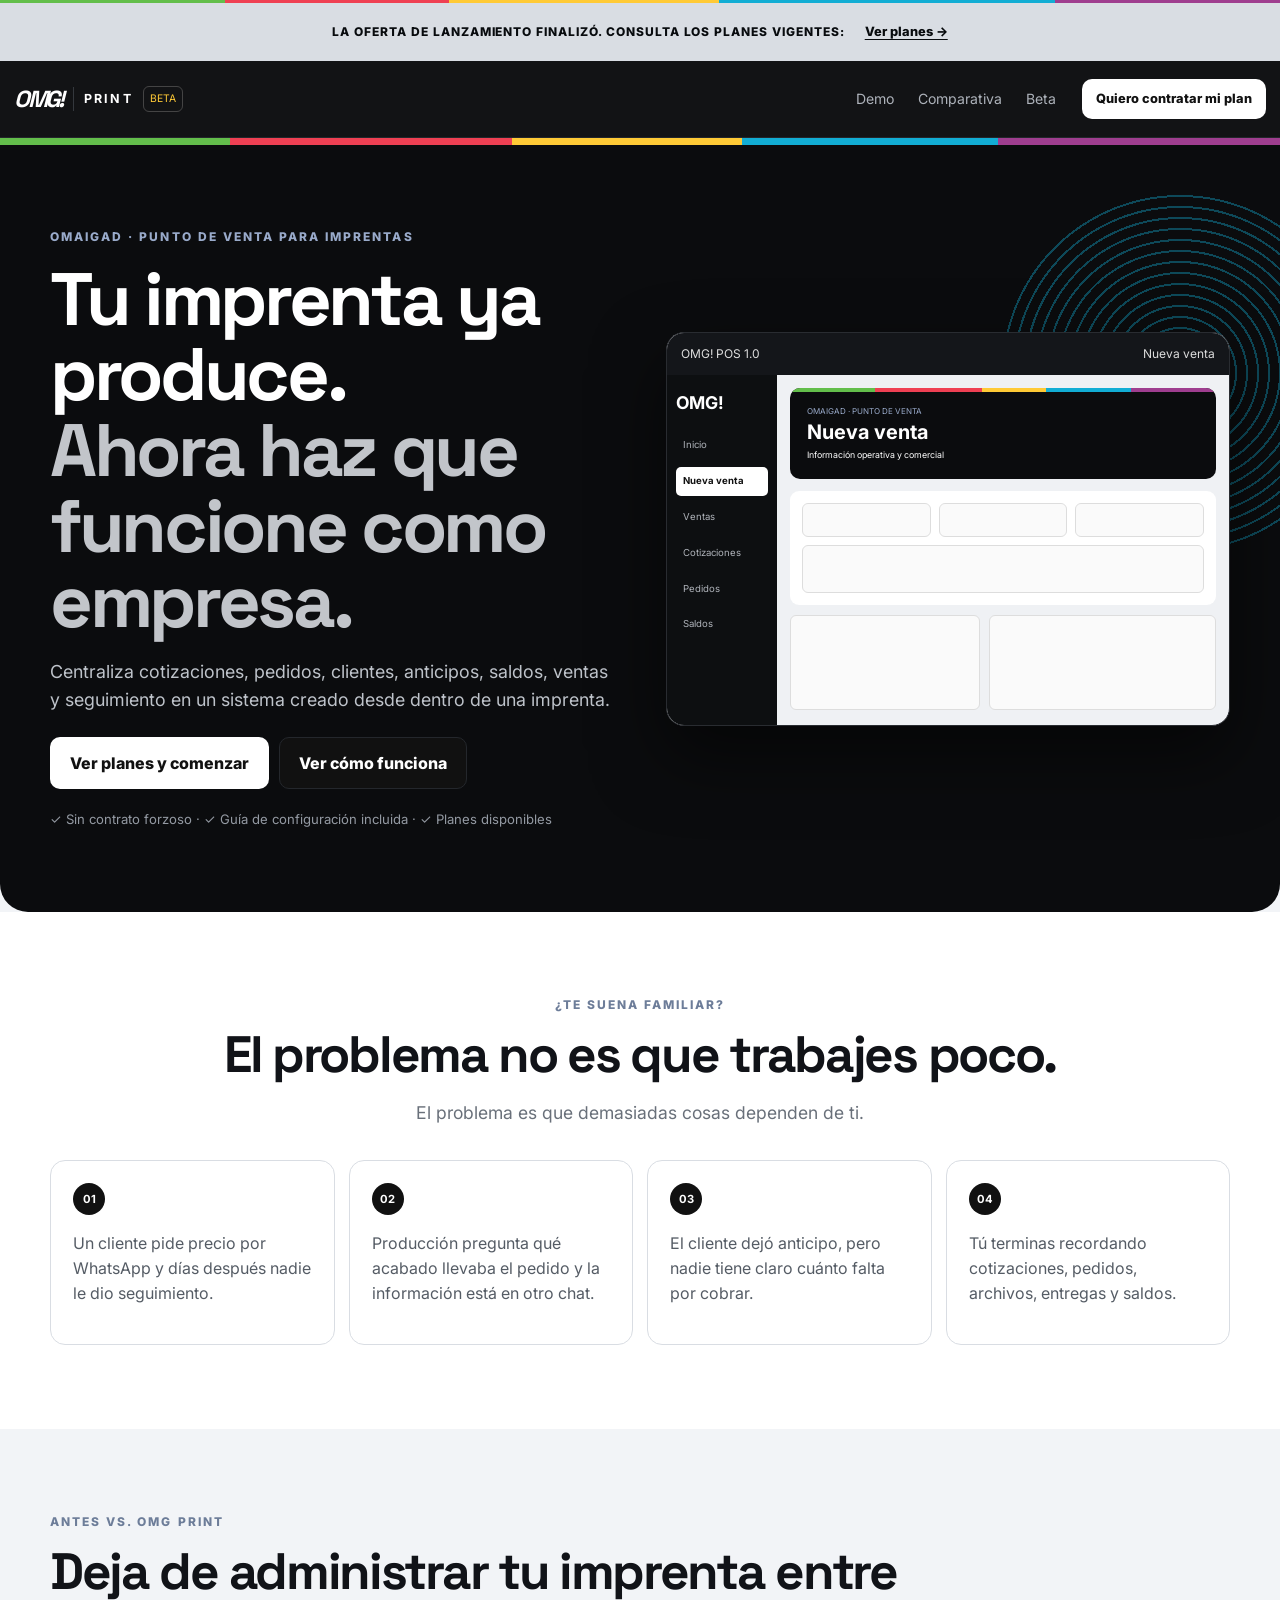
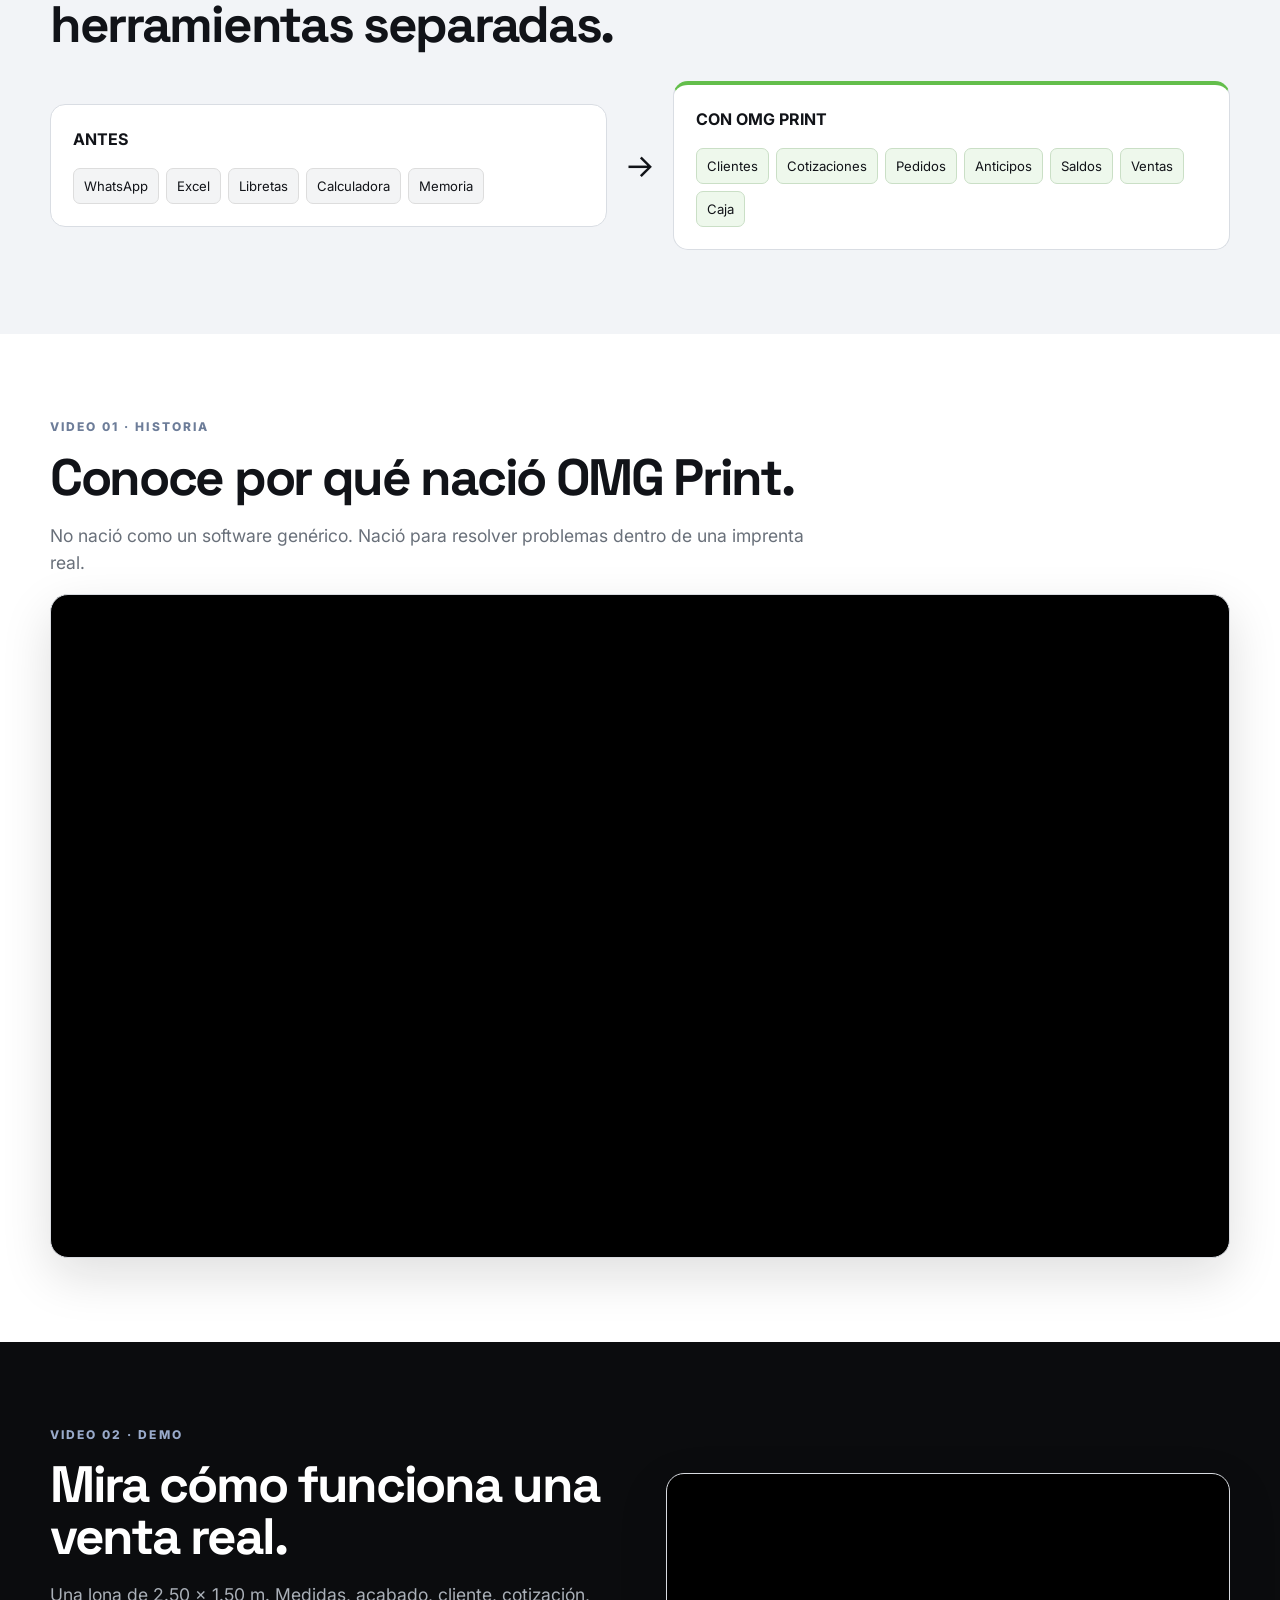
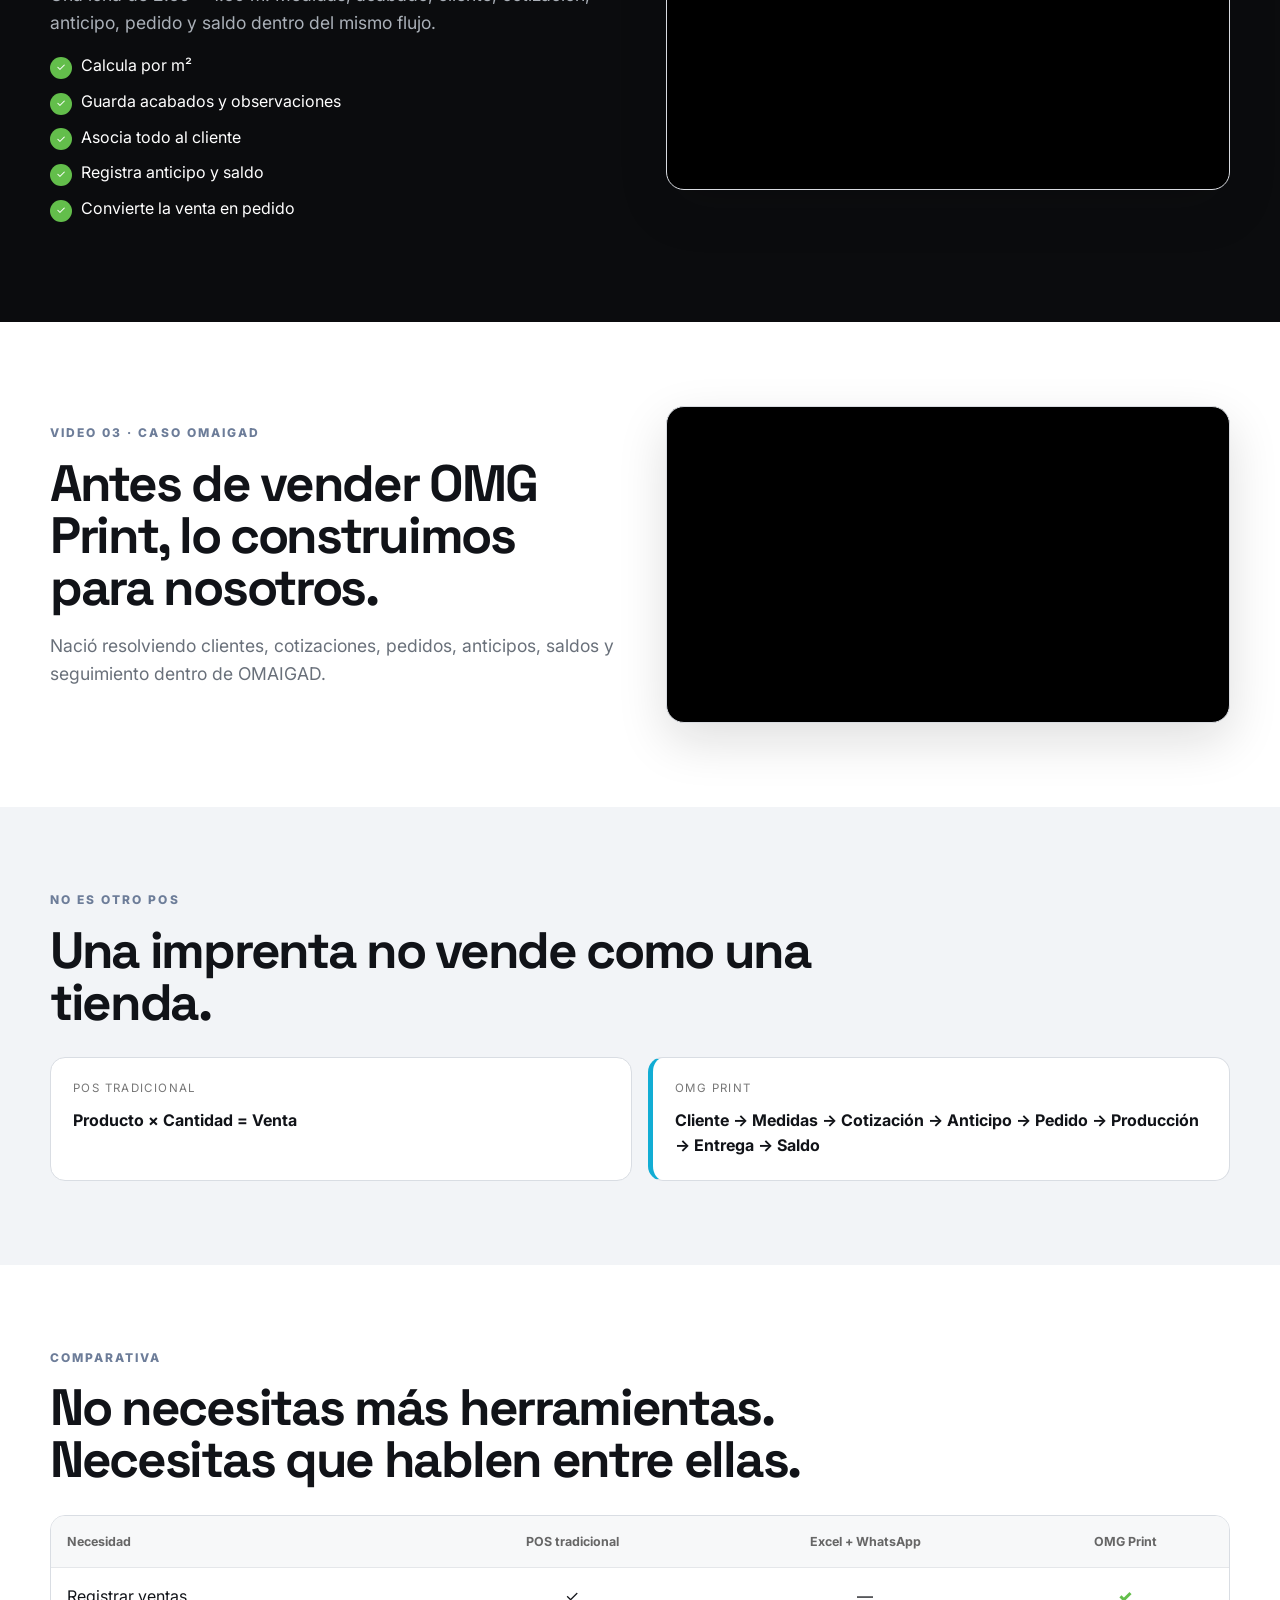
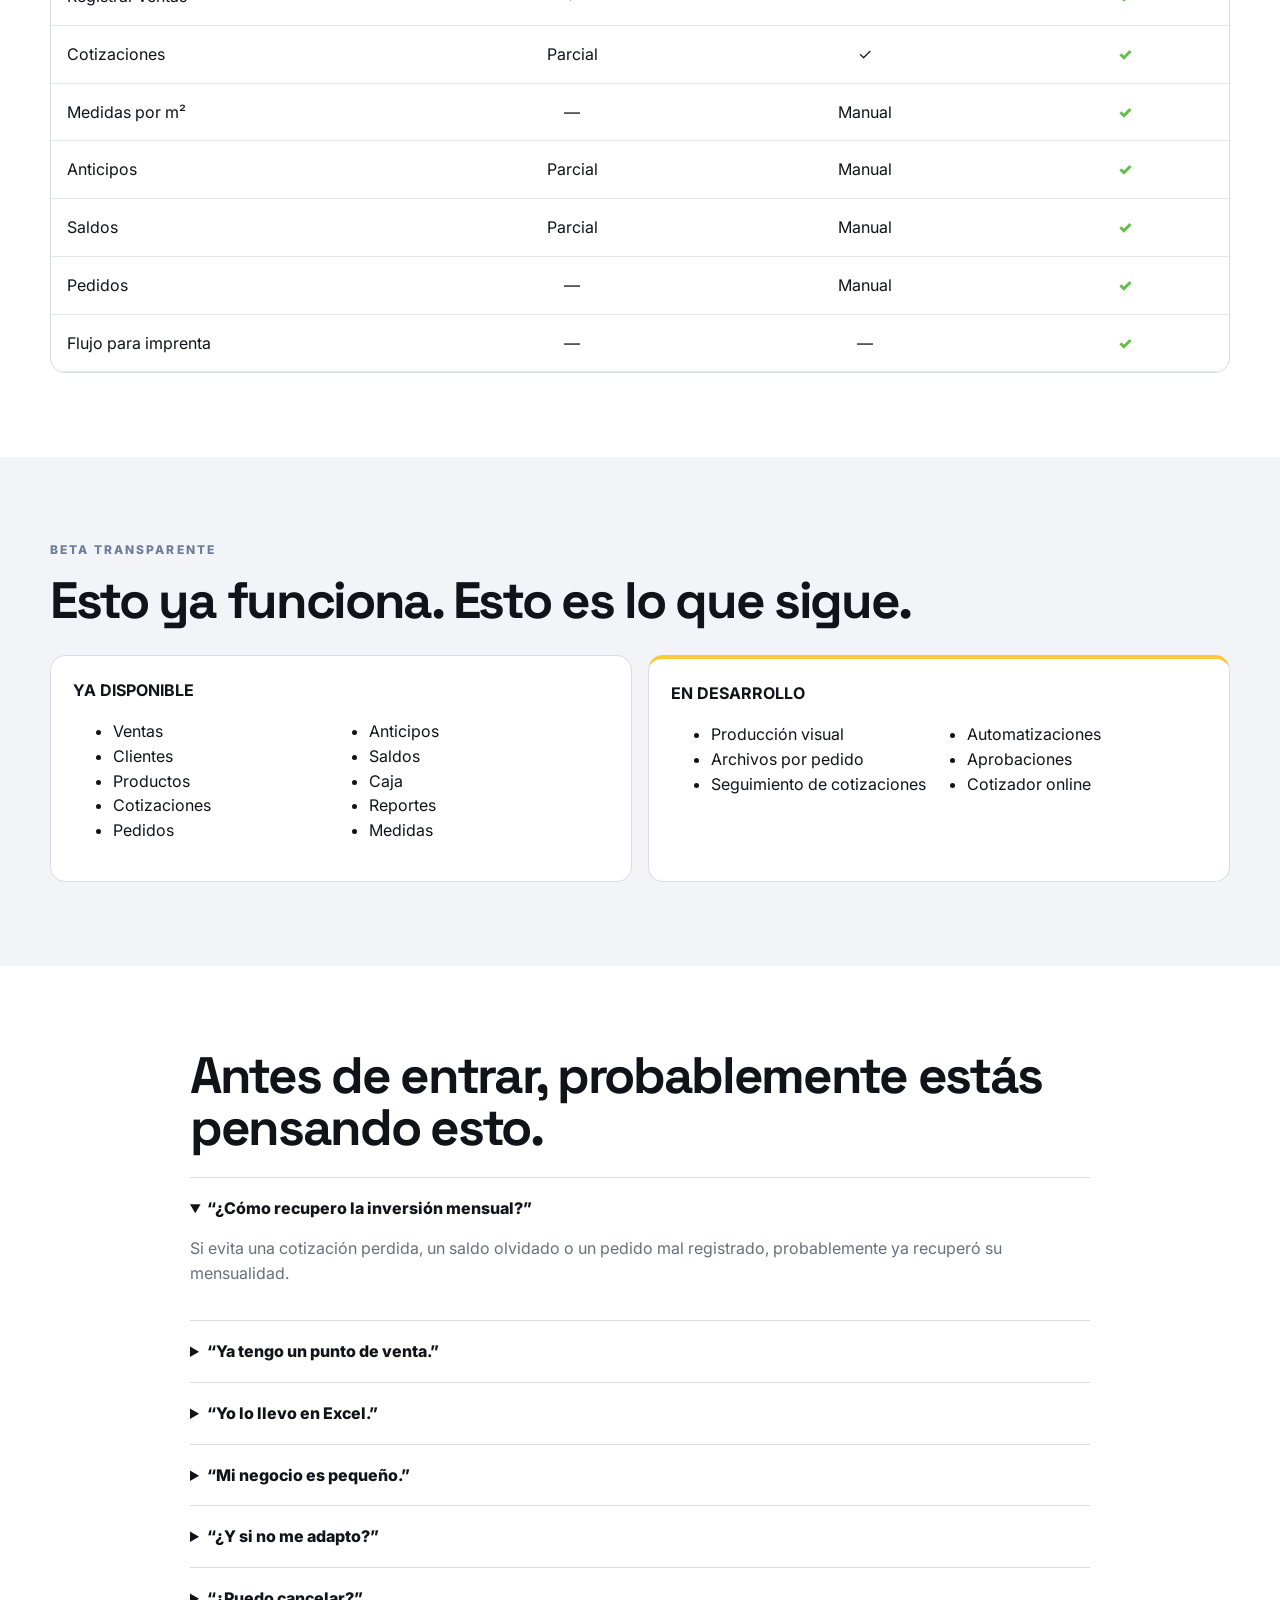
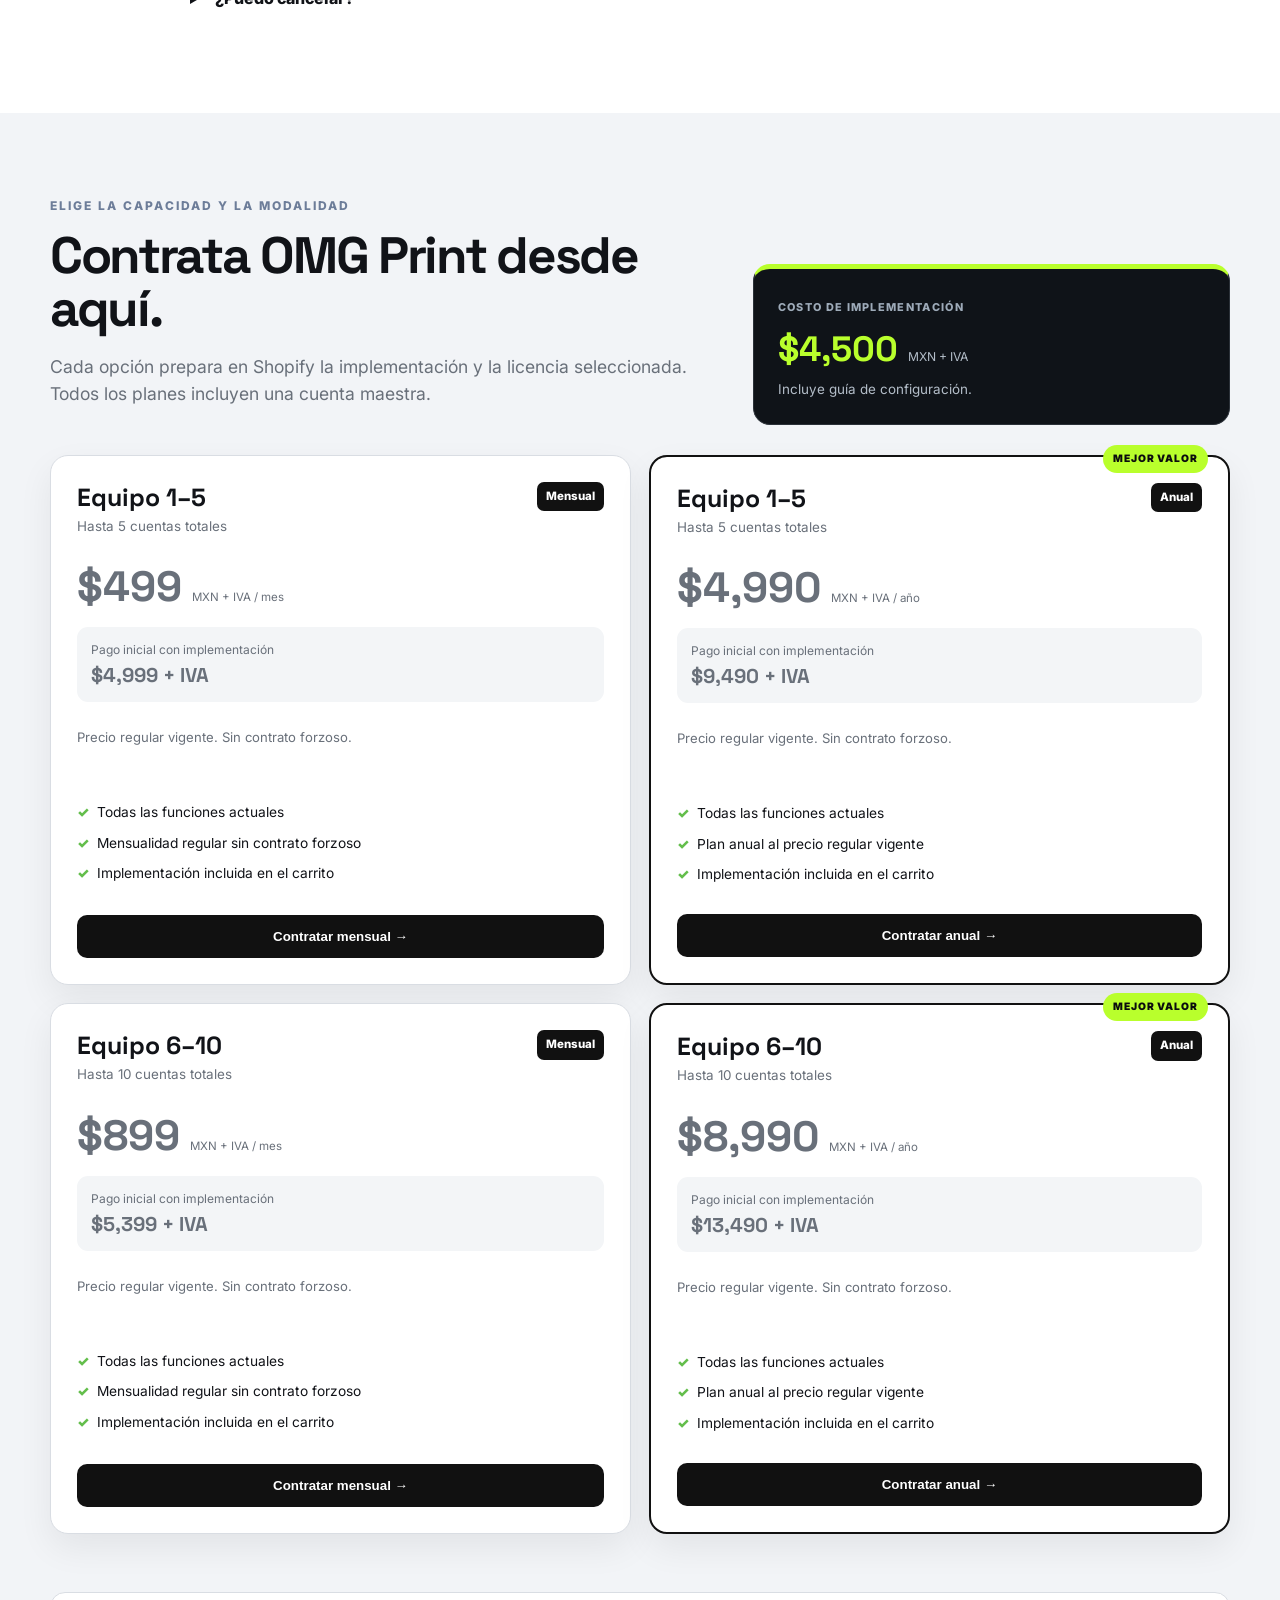
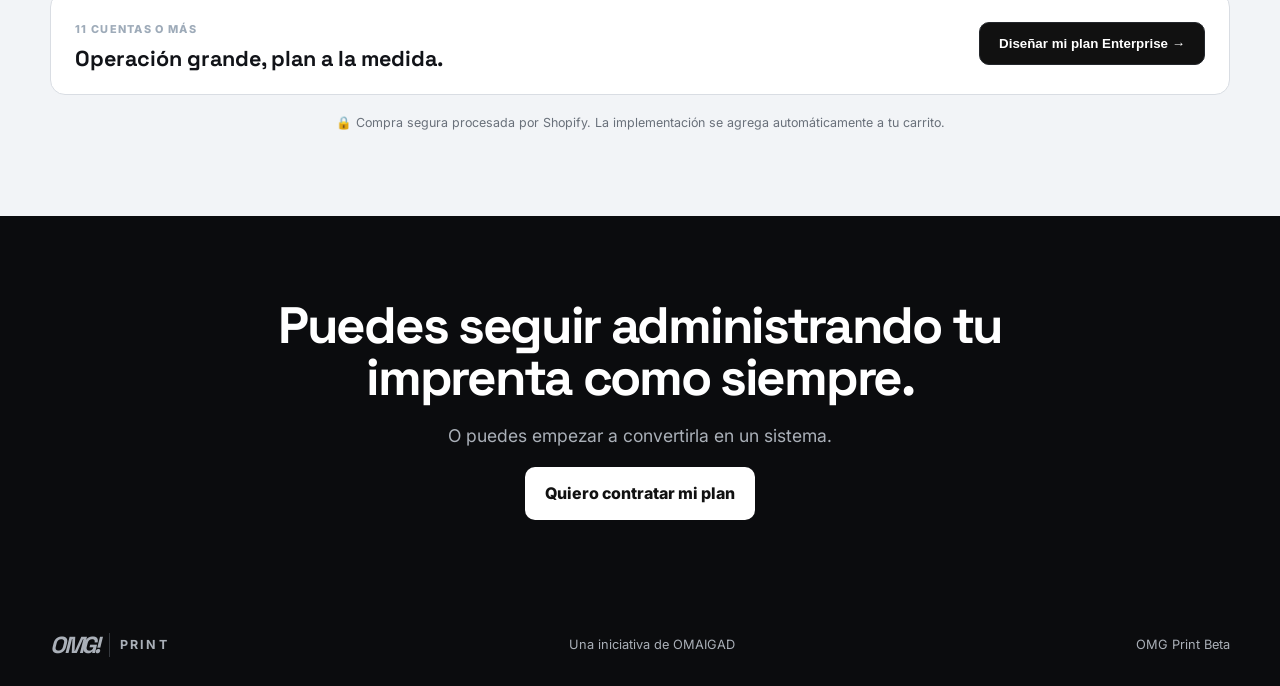
==== index.html @ 04b41a88 "Verify initial Shopify cart and align launch offer through October 1" ====
<!doctype html><html lang="es"><head><meta charset="utf-8"><meta name="viewport" content="width=device-width,initial-scale=1"><title>OMG Print — Sistema para imprentas</title><meta name="description" content="Centraliza cotizaciones, pedidos, clientes, anticipos, saldos y ventas en un sistema creado desde dentro de una imprenta."><meta name="theme-color" content="#0b0c0e"><link rel="icon" href="favicon.svg?v=2" type="image/svg+xml"><link rel="preconnect" href="https://fonts.googleapis.com"><link rel="preconnect" href="https://fonts.gstatic.com" crossorigin><link href="https://fonts.googleapis.com/css2?family=Inter:wght@400;500;600;700;800&family=Space+Grotesk:wght@600;700&display=swap" rel="stylesheet"><link rel="stylesheet" href="styles.css"></head><body>
<div class="stripe"><i></i><i></i><i></i><i></i><i></i></div>
<div class="launch-banner" role="timer" aria-live="polite"><span id="launchMessage">Oferta de lanzamiento hasta el 1 de octubre. Termina en:</span><div class="countdown" aria-label="Tiempo restante"><b><strong id="countDays">00</strong><small>DÍAS</small></b><i>:</i><b><strong id="countHours">00</strong><small>HRS</small></b><i>:</i><b><strong id="countMinutes">00</strong><small>MIN</small></b><i>:</i><b><strong id="countSeconds">00</strong><small>SEG</small></b></div><a href="#planes">Ver planes →</a></div>
<header><div class="nav"><a class="brand" href="#top"><b>OMG!</b><span></span><strong>PRINT</strong><em>BETA</em></a><nav><a href="#demo">Demo</a><a href="#comparativa">Comparativa</a><a href="#beta">Beta</a></nav><a class="btn light small" href="#planes">Quiero contratar mi plan</a></div></header>
<main id="top">
<section class="hero"><div class="accent"></div><div class="orbit"></div><div class="wrap hero-grid"><div><div class="kicker">OMAIGAD · PUNTO DE VENTA PARA IMPRENTAS</div><h1>Tu imprenta ya produce.<br><span>Ahora haz que funcione como empresa.</span></h1><p>Centraliza cotizaciones, pedidos, clientes, anticipos, saldos, ventas y seguimiento en un sistema creado desde dentro de una imprenta.</p><div class="actions"><a class="btn light" href="#planes">Ver planes y comenzar</a><a class="btn darkbtn" href="#demo">Ver cómo funciona</a></div><div class="trust">✓ Sin contrato forzoso · ✓ Guía de configuración incluida · <span data-regular-text="✓ Planes disponibles">✓ Oferta de lanzamiento hasta el 1 de octubre</span></div></div><div class="mock"><div class="mocktop">OMG! POS 1.0 <span>Nueva venta</span></div><div class="mockbody"><aside><b>OMG!</b><i>Inicio</i><i class="sel">Nueva venta</i><i>Ventas</i><i>Cotizaciones</i><i>Pedidos</i><i>Saldos</i></aside><div class="mockcontent"><div class="mockbanner"><small>OMAIGAD · PUNTO DE VENTA</small><strong>Nueva venta</strong><span>Información operativa y comercial</span></div><div class="fields"><i></i><i></i><i></i><i class="wide"></i></div><div class="panels"><i></i><i></i></div></div></div></div></div></section>
<section class="section white"><div class="wrap center"><div class="kicker darkk">¿TE SUENA FAMILIAR?</div><h2>El problema no es que trabajes poco.</h2><p class="sub">El problema es que demasiadas cosas dependen de ti.</p><div class="pain"><article><b>01</b><p>Un cliente pide precio por WhatsApp y días después nadie le dio seguimiento.</p></article><article><b>02</b><p>Producción pregunta qué acabado llevaba el pedido y la información está en otro chat.</p></article><article><b>03</b><p>El cliente dejó anticipo, pero nadie tiene claro cuánto falta por cobrar.</p></article><article><b>04</b><p>Tú terminas recordando cotizaciones, pedidos, archivos, entregas y saldos.</p></article></div></div></section>
<section class="section soft"><div class="wrap"><div class="kicker darkk">ANTES VS. OMG PRINT</div><h2>Deja de administrar tu imprenta entre herramientas separadas.</h2><div class="ba"><div class="card"><strong>ANTES</strong><div class="chips"><span>WhatsApp</span><span>Excel</span><span>Libretas</span><span>Calculadora</span><span>Memoria</span></div></div><div class="arrow">→</div><div class="card good"><strong>CON OMG PRINT</strong><div class="chips"><span>Clientes</span><span>Cotizaciones</span><span>Pedidos</span><span>Anticipos</span><span>Saldos</span><span>Ventas</span><span>Caja</span></div></div></div></div></section>
<section id="demo" class="section white"><div class="wrap"><div class="kicker darkk">VIDEO 01 · HISTORIA</div><h2>Conoce por qué nació OMG Print.</h2><p class="sub">No nació como un software genérico. Nació para resolver problemas dentro de una imprenta real.</p><div class="video"><iframe src="https://www.youtube-nocookie.com/embed/rens-NZTPpw?rel=0&modestbranding=1" title="OMG Print — Historia" allowfullscreen></iframe></div></div></section>
<section class="section black"><div class="wrap split"><div><div class="kicker">VIDEO 02 · DEMO</div><h2>Mira cómo funciona una venta real.</h2><p class="sub lightmuted">Una lona de 2.50 × 1.50 m. Medidas, acabado, cliente, cotización, anticipo, pedido y saldo dentro del mismo flujo.</p><ul class="checks"><li>Calcula por m²</li><li>Guarda acabados y observaciones</li><li>Asocia todo al cliente</li><li>Registra anticipo y saldo</li><li>Convierte la venta en pedido</li></ul></div><div class="video"><iframe src="https://www.youtube-nocookie.com/embed/3oGO9H202ag?rel=0&modestbranding=1" title="OMG Print — Demo" allowfullscreen></iframe></div></div></section>
<section class="section white"><div class="wrap split"><div><div class="kicker darkk">VIDEO 03 · CASO OMAIGAD</div><h2>Antes de vender OMG Print, lo construimos para nosotros.</h2><p class="sub">Nació resolviendo clientes, cotizaciones, pedidos, anticipos, saldos y seguimiento dentro de OMAIGAD.</p></div><div class="video"><iframe src="https://www.youtube-nocookie.com/embed/PJ_ioqUcMpk?rel=0&modestbranding=1" title="OMG Print — Caso OMAIGAD" allowfullscreen></iframe></div></div></section>
<section class="section soft"><div class="wrap"><div class="kicker darkk">NO ES OTRO POS</div><h2>Una imprenta no vende como una tienda.</h2><div class="flows"><div class="card"><small>POS TRADICIONAL</small><strong>Producto × Cantidad = Venta</strong></div><div class="card cyan"><small>OMG PRINT</small><strong>Cliente → Medidas → Cotización → Anticipo → Pedido → Producción → Entrega → Saldo</strong></div></div></div></section>
<section id="comparativa" class="section white"><div class="wrap"><div class="kicker darkk">COMPARATIVA</div><h2>No necesitas más herramientas. Necesitas que hablen entre ellas.</h2><div class="tablewrap"><table><thead><tr><th>Necesidad</th><th>POS tradicional</th><th>Excel + WhatsApp</th><th>OMG Print</th></tr></thead><tbody><tr><td>Registrar ventas</td><td>✓</td><td>—</td><td class="yes">✓</td></tr><tr><td>Cotizaciones</td><td>Parcial</td><td>✓</td><td class="yes">✓</td></tr><tr><td>Medidas por m²</td><td>—</td><td>Manual</td><td class="yes">✓</td></tr><tr><td>Anticipos</td><td>Parcial</td><td>Manual</td><td class="yes">✓</td></tr><tr><td>Saldos</td><td>Parcial</td><td>Manual</td><td class="yes">✓</td></tr><tr><td>Pedidos</td><td>—</td><td>Manual</td><td class="yes">✓</td></tr><tr><td>Flujo para imprenta</td><td>—</td><td>—</td><td class="yes">✓</td></tr></tbody></table></div></div></section>
<section id="beta" class="section soft"><div class="wrap"><div class="kicker darkk">BETA TRANSPARENTE</div><h2>Esto ya funciona. Esto es lo que sigue.</h2><div class="road"><div class="card"><strong>YA DISPONIBLE</strong><ul><li>Ventas</li><li>Clientes</li><li>Productos</li><li>Cotizaciones</li><li>Pedidos</li><li>Anticipos</li><li>Saldos</li><li>Caja</li><li>Reportes</li><li>Medidas</li></ul></div><div class="card yellow"><strong>EN DESARROLLO</strong><ul><li>Producción visual</li><li>Archivos por pedido</li><li>Seguimiento de cotizaciones</li><li>Automatizaciones</li><li>Aprobaciones</li><li>Cotizador online</li></ul></div></div></div></section>
<section class="section white"><div class="wrap faq"><h2>Antes de entrar, probablemente estás pensando esto.</h2><details open><summary>“¿Cómo recupero la inversión mensual?”</summary><p>Si evita una cotización perdida, un saldo olvidado o un pedido mal registrado, probablemente ya recuperó su mensualidad.</p></details><details><summary>“Ya tengo un punto de venta.”</summary><p>Si solo necesitas cobrar productos, quizá no necesites cambiarlo. OMG Print tiene sentido cuando además quieres controlar cotizaciones, medidas, pedidos, anticipos y saldos.</p></details><details><summary>“Yo lo llevo en Excel.”</summary><p>Excel funciona muy bien. El problema aparece cuando necesitas conectar Excel + WhatsApp + clientes + caja + pedidos + archivos + empleados.</p></details><details><summary>“Mi negocio es pequeño.”</summary><p>Precisamente. Cuando el equipo es pequeño, cada hora del dueño importa más.</p></details><details><summary>“¿Y si no me adapto?”</summary><p>La implementación incluye una guía de configuración para preparar correctamente tu empresa y sus accesos.</p></details><details><summary>“¿Puedo cancelar?”</summary><p>Sí. No hay permanencia forzosa.</p></details></div></section>
<section id="planes" class="section soft plans-section"><div class="wrap"><div class="plans-heading"><div><div class="kicker darkk">ELIGE LA CAPACIDAD Y LA MODALIDAD</div><h2>Contrata OMG Print desde aquí.</h2><p class="sub">Cada opción prepara en Shopify la implementación y la licencia seleccionada. Todos los planes incluyen una cuenta maestra.</p></div><div class="setup-summary"><small>COSTO DE IMPLEMENTACIÓN</small><div><s id="setupRegular">$4,500</s><strong id="setupCurrent">$2,500</strong><span>MXN + IVA</span></div><p>Incluye guía de configuración.</p></div></div>
<div class="plans-grid">
<article class="plan-card"><div class="plan-top"><div><h3>Equipo 1–5</h3><p>Hasta 5 cuentas totales</p></div><em>Mensual</em></div><div class="plan-price"><s>$499</s><strong data-promo-price>$299</strong><span>MXN + IVA / mes</span></div><div class="plan-total"><span>Pago inicial con implementación</span><s>$4,999</s><b data-promo-total>$2,799 + IVA</b></div><p class="plan-note">$299/mes durante los primeros 12 pagos. Después, $499/mes.</p><ul><li>Todas las funciones actuales</li><li data-regular-text="Mensualidad regular sin contrato forzoso">Descuento mensual durante 12 pagos</li><li>Implementación incluida en el carrito</li></ul><button class="btn plan-button" type="button" data-plan="basic-monthly">Contratar mensual →</button></article>
<article class="plan-card featured"><span class="plan-badge">MEJOR VALOR</span><div class="plan-top"><div><h3>Equipo 1–5</h3><p>Hasta 5 cuentas totales</p></div><em>Anual</em></div><div class="plan-price"><s>$4,990</s><strong data-promo-price>$2,990</strong><span>MXN + IVA / año</span></div><div class="plan-total"><span>Pago inicial con implementación</span><s>$9,490</s><b data-promo-total>$5,490 + IVA</b></div><p class="plan-note">$2,990 el primer año. Renovación posterior a $4,990/año.</p><ul><li>Todas las funciones actuales</li><li data-regular-text="Plan anual al precio regular vigente">Primer año con precio de lanzamiento</li><li>Implementación incluida en el carrito</li></ul><button class="btn plan-button" type="button" data-plan="basic-annual">Contratar anual →</button></article>
<article class="plan-card"><div class="plan-top"><div><h3>Equipo 6–10</h3><p>Hasta 10 cuentas totales</p></div><em>Mensual</em></div><div class="plan-price"><s>$899</s><strong data-promo-price>$499</strong><span>MXN + IVA / mes</span></div><div class="plan-total"><span>Pago inicial con implementación</span><s>$5,399</s><b data-promo-total>$2,999 + IVA</b></div><p class="plan-note">$499/mes durante los primeros 12 pagos. Después, $899/mes.</p><ul><li>Todas las funciones actuales</li><li data-regular-text="Mensualidad regular sin contrato forzoso">Descuento mensual durante 12 pagos</li><li>Implementación incluida en el carrito</li></ul><button class="btn plan-button" type="button" data-plan="team-monthly">Contratar mensual →</button></article>
<article class="plan-card featured"><span class="plan-badge">MEJOR VALOR</span><div class="plan-top"><div><h3>Equipo 6–10</h3><p>Hasta 10 cuentas totales</p></div><em>Anual</em></div><div class="plan-price"><s>$8,990</s><strong data-promo-price>$4,990</strong><span>MXN + IVA / año</span></div><div class="plan-total"><span>Pago inicial con implementación</span><s>$13,490</s><b data-promo-total>$7,490 + IVA</b></div><p class="plan-note">$4,990 el primer año. Renovación posterior a $8,990/año.</p><ul><li>Todas las funciones actuales</li><li data-regular-text="Plan anual al precio regular vigente">Primer año con precio de lanzamiento</li><li>Implementación incluida en el carrito</li></ul><button class="btn plan-button" type="button" data-plan="team-annual">Contratar anual →</button></article>
</div><p id="checkoutError" class="checkout-error" role="alert"></p><div class="custom-plan"><div><small>11 CUENTAS O MÁS</small><h3>Operación grande, plan a la medida.</h3></div><button class="btn darkbtn" type="button" id="openEnterpriseForm">Diseñar mi plan Enterprise →</button></div><p class="secure-note">🔒 Compra segura procesada por Shopify. La implementación se agrega automáticamente a tu carrito.</p></div></section>
<section class="section black center"><div class="wrap"><h2>Puedes seguir administrando tu imprenta como siempre.</h2><p class="sub lightmuted">O puedes empezar a convertirla en un sistema.</p><a class="btn light" href="#planes">Quiero contratar mi plan</a></div></section>
</main>
<dialog class="checkout-summary" id="checkoutSummary" aria-labelledby="checkoutPlan">
  <div class="kicker darkk">TU CONTRATACIÓN</div><h2 id="checkoutPlan"></h2>
  <dl><div><dt>Implementación · pago único</dt><dd id="checkoutSetup"></dd></div><div><dt>Licencia · modalidad seleccionada</dt><dd id="checkoutLicense"></dd></div><div class="checkout-total"><dt>Subtotal antes de IVA</dt><dd id="checkoutSubtotal"></dd></div></dl>
  <p>La implementación se paga una sola vez. Tu licencia se renueva según la modalidad elegida. Shopify confirma los impuestos y el total final antes de pagar.</p>
  <p id="checkoutSummaryError" class="checkout-error" role="alert"></p>
  <div class="actions"><button class="btn darkbtn" id="continueCheckout" type="button">Continuar a Shopify →</button><button class="btn ghost" id="closeCheckoutSummary" type="button">Volver</button></div>
</dialog>
<div class="enterprise-modal" id="enterpriseModal" aria-hidden="true" role="dialog" aria-modal="true" aria-labelledby="enterpriseTitle">
  <div class="enterprise-backdrop" data-close-enterprise></div>
  <section class="enterprise-panel">
    <button class="enterprise-close" type="button" aria-label="Cerrar" data-close-enterprise>×</button>
    <div class="enterprise-head">
      <div class="kicker darkk">OMG PRINT ENTERPRISE</div>
      <h2 id="enterpriseTitle">Diseñemos la implementación para tu operación.</h2>
      <p>Cuéntanos lo esencial. Te contactaremos con una propuesta de implementación a la medida.</p>
      <div class="enterprise-progress" aria-label="Progreso del formulario"><span class="active"></span><span></span><span></span><span></span></div>
    </div>
    <form id="enterpriseForm" action="https://formsubmit.co/Orlandohsanchez@gmail.com" method="POST">
      <input type="hidden" name="_subject" value="Nueva solicitud — OMG Print Enterprise">
      <input type="hidden" name="_template" value="table">
      <input type="hidden" name="_captcha" value="false">
      <input type="hidden" name="_next" value="https://print.omaigad.com.mx/enterprise-gracias.html">
      <fieldset class="enterprise-step active" data-step="1">
        <legend>1. Tu negocio</legend>
        <div class="enterprise-grid">
          <label>Tu nombre<input name="nombre" autocomplete="name" required minlength="2" placeholder="Nombre y apellido"></label>
          <label>Nombre de tu imprenta<input name="empresa" autocomplete="organization" required minlength="2" placeholder="Ej. Impresiones del Centro"></label>
          <label>País<select name="pais" id="enterpriseCountry" required><option value="México" data-code="+52">México</option><option value="Colombia" data-code="+57">Colombia</option><option value="Ecuador" data-code="+593">Ecuador</option><option value="Guatemala" data-code="+502">Guatemala</option><option value="El Salvador" data-code="+503">El Salvador</option><option value="Honduras" data-code="+504">Honduras</option><option value="Nicaragua" data-code="+505">Nicaragua</option><option value="Perú" data-code="+51">Perú</option><option value="Venezuela" data-code="+58">Venezuela</option><option value="Bolivia" data-code="+591">Bolivia</option><option value="Chile" data-code="+56">Chile</option><option value="Otro" data-code="">Otro / especificar</option></select></label>
          <label class="custom-field" data-custom-for="pais">Especifica tu país<input name="pais_otro" placeholder="Escribe tu país"></label>
          <label>WhatsApp<div class="phone-input"><input name="codigo_pais" id="enterpriseCountryCode" inputmode="numeric" required value="+52" aria-label="Código de país"><input name="telefono" inputmode="tel" autocomplete="tel" required minlength="7" maxlength="15" placeholder="Número"></div></label>
          <label class="wide">Correo de trabajo<input name="email" type="email" autocomplete="email" required placeholder="tu@empresa.com"></label>
        </div>
      </fieldset>
      <fieldset class="enterprise-step" data-step="2">
        <legend>2. Tamaño de tu operación</legend>
        <div class="enterprise-grid">
          <label>¿Cuántas cuentas necesitas?<select name="usuarios" required><option value="" selected disabled>Selecciona una opción</option><option value="11">11–15</option><option value="16">16–25</option><option value="26">26–50</option><option value="51">51–100</option><option value="101">Más de 100</option><option value="Otro">Otro / especificar</option></select></label>
          <label class="custom-field" data-custom-for="usuarios">Especifica las cuentas<input name="usuarios_otro" placeholder="Ej. 8 hoy y 30 en seis meses"></label>
          <label>¿Cuántas sucursales operas?<select name="sucursales" required><option value="" selected disabled>Selecciona una opción</option><option value="1">1 sucursal</option><option value="2">2–3 sucursales</option><option value="4">4–10 sucursales</option><option value="11">Más de 10 sucursales</option><option value="Otro">Otro / especificar</option></select></label>
          <label class="custom-field" data-custom-for="sucursales">Especifica las sucursales<input name="sucursales_otro" placeholder="Ej. Taller y puntos de venta"></label>
          <label class="wide">Pedidos aproximados por mes<select name="pedidos_mensuales" required><option value="" selected disabled>Selecciona una opción</option><option value="Menos de 100">Menos de 100</option><option value="100–300">100–300</option><option value="301–1,000">301–1,000</option><option value="Más de 1,000">Más de 1,000</option><option value="Otro">Otro / especificar</option></select></label>
          <label class="wide custom-field" data-custom-for="pedidos_mensuales">Especifica tu volumen<input name="pedidos_mensuales_otro" placeholder="Ej. 80 normales y 2,000 en temporada"></label>
        </div>
      </fieldset>
      <fieldset class="enterprise-step" data-step="3">
        <legend>3. Lo que necesitas resolver</legend>
        <p class="field-help">Selecciona todo lo que aplique.</p>
        <div class="choice-grid" data-choice-group="necesidades">
          <label><input type="checkbox" name="necesidades" value="Cotizaciones y ventas">Cotizaciones y ventas</label><label><input type="checkbox" name="necesidades" value="Pedidos y producción">Pedidos y producción</label><label><input type="checkbox" name="necesidades" value="Entregas y saldos">Entregas y saldos</label><label><input type="checkbox" name="necesidades" value="Caja y reportes">Caja y reportes</label><label><input type="checkbox" name="necesidades" value="Multi-sucursal">Multi-sucursal</label><label><input type="checkbox" name="necesidades" value="Roles y permisos">Roles y permisos</label><label><input type="checkbox" id="otraNecesidad" name="necesidades" value="Otra necesidad">Otra necesidad</label>
        </div>
        <label class="custom-field block-label" data-custom-for="otra_necesidad">Describe esa otra necesidad<input name="necesidades_otras" placeholder="¿Qué proceso necesitas resolver?"></label>
        <label class="block-label">¿Qué integraciones te interesan?<input name="integraciones_texto" placeholder="Ej. Shopify, WhatsApp, facturación, ninguna por ahora"></label>
        <label class="block-label">Cuéntanos qué quieres mejorar<textarea name="detalle" rows="4" required minlength="12" placeholder="Describe brevemente el reto o proceso que necesitas resolver."></textarea></label>
      </fieldset>
      <fieldset class="enterprise-step" data-step="4">
        <legend>4. Preparar tu propuesta</legend>
        <div class="enterprise-grid">
          <label>¿Cuándo te gustaría iniciar?<select name="inicio" required><option value="" selected disabled>Selecciona una opción</option><option>Este mes</option><option>En 1–3 meses</option><option>Más adelante</option><option>Aún lo estoy evaluando</option><option value="Otro">Otro / especificar</option></select></label>
          <label class="custom-field" data-custom-for="inicio">Especifica la fecha<input name="inicio_otro" placeholder="Ej. Después de temporada alta"></label>
          <label>Inversión estimada para implementación <span class="optional">Opcional</span><select name="inversion"><option value="">Prefiero conversarlo</option><option>Hasta $10,000 MXN</option><option>$10,000–$25,000 MXN</option><option>$25,000–$50,000 MXN</option><option>Más de $50,000 MXN</option><option value="Otro">Otro / especificar</option></select></label>
          <label class="custom-field" data-custom-for="inversion">Especifica la inversión<input name="inversion_otro" placeholder="Comparte un rango o contexto"></label>
        </div>
        <label class="consent required"><input type="checkbox" name="acepta_aviso_privacidad" required> <span><b>Obligatorio:</b> he leído y acepto el tratamiento de mis datos para elaborar esta propuesta conforme al <a href="https://www.omaigad.com.mx/policies/privacy-policy" target="_blank" rel="noopener">Aviso de Privacidad</a>.</span></label>
        <label class="consent"><input type="checkbox" name="consentimiento_email"> Sí, deseo recibir por correo novedades y promociones de OMG Print. Puedo cancelar en cualquier momento.</label>
        <label class="consent"><input type="checkbox" name="consentimiento_whatsapp"> Sí, autorizo a Omaigad y OMG Print a enviarme por WhatsApp información, novedades, promociones y recordatorios relacionados con OMG Print. Puedo retirar mi consentimiento respondiendo BAJA.</label>
      </fieldset>
      <div class="enterprise-actions"><button class="btn ghost" type="button" id="enterpriseBack">← Atrás</button><button class="btn darkbtn" type="button" id="enterpriseNext">Continuar →</button><button class="btn darkbtn" type="submit" id="enterpriseSubmit">Solicitar propuesta Enterprise →</button></div>
      <p id="enterpriseError" class="form-error" role="alert"></p>
    </form>
    <div class="enterprise-success" id="enterpriseSuccess" hidden><div class="success-check">✓</div><h2>Solicitud recibida.</h2><p>Analizaremos la operación de tu imprenta y te contactaremos para preparar una propuesta Enterprise a tu medida.</p><button class="btn darkbtn" type="button" data-close-enterprise>Volver a la página</button></div>
  </section>
</div>
<footer><div class="wrap foot"><div class="brand"><b>OMG!</b><span></span><strong>PRINT</strong></div><span>Una iniciativa de OMAIGAD</span><span>OMG Print Beta</span></div></footer><script src="script.js?v=20260927-cart-confirmation"></script></body></html>
---- styles.css ----
:root{--black:#0b0c0e;--paper:#f2f4f7;--white:#fff;--text:#111318;--muted:#69707a;--line:#d9dde3;--green:#63be4b;--red:#ef4053;--yellow:#ffca36;--cyan:#12add4;--mag:#9f3e8f;--max:1180px}
.checkout-summary{width:min(540px,calc(100% - 32px));max-height:85vh;overflow:auto;border:1px solid var(--line);border-top:5px solid #b9ff2c;border-radius:18px;padding:28px;color:var(--text);background:#fff;box-sizing:border-box}
.checkout-summary::backdrop{background:#080b0ecc}
.checkout-summary h2{font-family:'Space Grotesk',sans-serif;margin:8px 0 24px}
.checkout-summary dl>div{display:flex;justify-content:space-between;gap:16px;padding:12px 0;border-bottom:1px solid var(--line)}
.checkout-summary dd{margin:0;white-space:nowrap;font-weight:800}
.checkout-summary .checkout-total{font-weight:800}
.checkout-summary p{font-size:.85rem;color:var(--muted)}
.checkout-summary .checkout-error{color:#b42318;min-height:0}
.checkout-summary .actions{justify-content:flex-end}
*{box-sizing:border-box}
html{scroll-behavior:smooth}
body{margin:0;font-family:Inter,system-ui,sans-serif;background:var(--paper);color:var(--text);line-height:1.55}
a{text-decoration:none;color:inherit}
.wrap{width:min(var(--max),calc(100% - 40px));margin:auto}
.stripe{height:3px;display:grid;grid-template-columns:1fr 1fr 1.2fr 1.5fr 1fr}
.stripe i:nth-child(1),.accent span:nth-child(1){background:var(--green)}
.stripe i:nth-child(2){background:var(--red)}
.stripe i:nth-child(3){background:var(--yellow)}
.stripe i:nth-child(4){background:var(--cyan)}
.stripe i:nth-child(5){background:var(--mag)}
.launch-banner{background:#b9ff2c;color:#080b0e;min-height:58px;padding:8px 22px;display:flex;align-items:center;justify-content:center;gap:20px;font-weight:800;text-align:center}
.launch-banner>span{text-transform:uppercase;letter-spacing:.08em;font-size:.75rem}
.launch-banner>a{text-decoration:underline;text-underline-offset:3px;font-size:.8rem;white-space:nowrap}
.countdown{display:flex;align-items:center;gap:7px}
.countdown b{display:grid;min-width:40px;line-height:1}
.countdown strong{font:700 1.35rem "Space Grotesk"}
.countdown small{font-size:.48rem;letter-spacing:.08em;margin-top:3px}
.countdown i{font-style:normal;font-weight:900}
header{position:sticky;top:0;z-index:30;background:rgba(11,12,14,.97);color:white;border-bottom:1px solid #23262b}
.nav{width:min(1440px,calc(100% - 28px));height:76px;margin:auto;display:flex;align-items:center;gap:26px}
.brand{display:flex;align-items:center;gap:10px}
.brand b{font:italic 700 1.45rem 'Space Grotesk';letter-spacing:-.1em}
.brand span{height:24px;width:1px;background:#34383d}
.brand strong{font-size:.78rem;letter-spacing:.18em}
.brand em{font-style:normal;font-size:.65rem;color:var(--yellow);border:1px solid #444;border-radius:6px;padding:4px 6px}
.nav nav{display:flex;gap:24px;margin-left:auto;color:#adb2ba;font-size:.88rem}
.btn{display:inline-flex;align-items:center;justify-content:center;border-radius:10px;padding:13px 19px;font-weight:800;border:1px solid transparent;cursor:pointer}
.small{font-size:.8rem;padding:9px 13px}
.light{background:#fff;color:#111}
.darkbtn{background:#111;color:#fff;border-color:#24272c}
.full{width:100%}
.hero{position:relative;overflow:hidden;background:var(--black);color:white;padding:90px 0 82px;border-radius:0 0 28px 28px}
.accent{position:absolute;left:0;right:0;top:0;height:7px;background:linear-gradient(90deg,var(--green) 0 18%,var(--red) 18% 40%,var(--yellow) 40% 58%,var(--cyan) 58% 78%,var(--mag) 78%)}
.orbit{position:absolute;right:-80px;top:55px;width:360px;height:360px;border-radius:50%;opacity:.38;background:repeating-radial-gradient(circle,var(--cyan) 0 2px,transparent 2px 11px)}
.hero-grid,.split{display:grid;grid-template-columns:1fr 1fr;gap:52px;align-items:center;position:relative}
.kicker{font-size:.75rem;font-weight:800;letter-spacing:.17em;color:#99aaca;margin-bottom:15px}
.darkk{color:#6d7d99}
.hero h1,.section h2,.success h2{font-family:'Space Grotesk';letter-spacing:-.045em;line-height:1.02;margin:0}
.hero h1{font-size:clamp(3rem,5.8vw,5.7rem)}
.hero h1 span{color:#c2c5ca}
.hero p{color:#bec3ca;font-size:1.12rem;max-width:700px}
.actions{display:flex;gap:10px;flex-wrap:wrap;margin-top:23px}
.trust{margin-top:20px;color:#949aa3;font-size:.82rem}
.mock{background:#eff1f4;border:1px solid #292c31;border-radius:18px;overflow:hidden;box-shadow:0 30px 70px #0008}
.mocktop{height:42px;background:#14161a;color:#ddd;padding:12px 14px;font-size:.75rem}
.mocktop span{float:right}
.mockbody{display:grid;grid-template-columns:110px 1fr;min-height:350px}
.mock aside{background:#0d0f11;color:#afb3ba;padding:14px 9px;display:flex;flex-direction:column;gap:7px;font-size:.6rem}
.mock aside b{color:white;font-size:1.1rem;margin-bottom:8px}
.mock aside i{font-style:normal;padding:7px;border-radius:5px}
.mock aside .sel{background:white;color:#111;font-weight:700}
.mockcontent{padding:13px}
.mockbanner{background:#0b0c0e;color:white;border-radius:10px;padding:17px;display:flex;flex-direction:column;position:relative;overflow:hidden}
.mockbanner:before{content:"";position:absolute;left:0;right:0;top:0;height:4px;background:linear-gradient(90deg,var(--green) 0 20%,var(--red) 20% 45%,var(--yellow) 45% 60%,var(--cyan) 60% 80%,var(--mag) 80%)}
.mockbanner small{font-size:.5rem;color:#99aaca}
.mockbanner strong{font-size:1.25rem}
.mockbanner span{font-size:.55rem}
.fields{display:grid;grid-template-columns:1fr 1fr 1fr;gap:8px;margin-top:12px;background:white;padding:12px;border-radius:9px}
.fields i,.panels i{display:block;background:#fafafa;border:1px solid #ddd;border-radius:6px;height:34px}
.fields .wide{grid-column:1/-1;height:48px}
.panels{display:grid;grid-template-columns:1fr 1.2fr;gap:9px;margin-top:10px}
.panels i{height:95px}
.section{padding:84px 0}
.white{background:white}
.soft{background:var(--paper)}
.black{background:var(--black);color:white}
.center{text-align:center}
.section h2{font-size:clamp(2.2rem,4vw,4rem);max-width:900px}
.center h2,.center .sub{margin-left:auto;margin-right:auto}
.sub{color:var(--muted);font-size:1.1rem;max-width:760px}
.lightmuted{color:#aab0b8}
.pain{display:grid;grid-template-columns:repeat(4,1fr);gap:14px;margin-top:34px;text-align:left}
.pain article,.card,.testimonials article{border:1px solid var(--line);background:white;border-radius:15px;padding:22px}
.pain b,.testimonials b{display:grid;place-items:center;width:32px;height:32px;border-radius:50%;background:#111;color:white;font-size:.7rem}
.pain p{color:#555c65}
.ba{display:grid;grid-template-columns:1fr auto 1fr;gap:18px;align-items:center;margin-top:30px}
.arrow{font-size:2rem}
.good{border-top:4px solid var(--green)}
.chips{display:flex;gap:7px;flex-wrap:wrap;margin-top:16px}
.chips span{padding:7px 10px;background:#f3f4f5;border:1px solid #ddd;border-radius:7px;font-size:.82rem}
.good .chips span{background:#eef8ec;border-color:#cadfc6}
.video{position:relative;aspect-ratio:16/9;background:#000;border-radius:18px;overflow:hidden;border:1px solid #d8dbe0;box-shadow:0 18px 50px #1112}
.video iframe{position:absolute;inset:0;width:100%;height:100%;border:0}
.checks{list-style:none;padding:0}
.checks li{margin:10px 0}
.checks li:before{content:"✓";display:inline-grid;place-items:center;width:22px;height:22px;border-radius:50%;background:var(--green);color:white;font-size:.7rem;margin-right:9px}
.flows,.road{display:grid;grid-template-columns:1fr 1fr;gap:16px;margin-top:28px}
.flows .card{display:flex;flex-direction:column;gap:10px}
.flows small{font-size:.72rem;letter-spacing:.12em;color:#777}
.cyan{border-left:5px solid var(--cyan)}
.yellow{border-top:4px solid var(--yellow)}
.tablewrap{overflow:auto;margin-top:28px;border:1px solid var(--line);border-radius:15px}
table{border-collapse:collapse;width:100%;min-width:760px}
th,td{padding:16px;border-bottom:1px solid #e5e7ea;text-align:center}
th:first-child,td:first-child{text-align:left}
th{font-size:.78rem;background:#f7f8f9;color:#666}
.yes{color:var(--green);font-weight:900}
.road ul{columns:2}
.testimonials{display:grid;grid-template-columns:repeat(3,1fr);gap:15px;margin-top:28px}
.testimonials span{font-size:.78rem;color:var(--muted)}
.offer{position:relative}
.slots{color:#d6d8dc}
.price{background:white;color:#111;border-radius:16px;padding:30px}
.price small{font-size:.72rem;letter-spacing:.12em;color:#777;display:block}
.price b{font:700 3rem 'Space Grotesk';display:block;margin:3px 0 16px}
.price em{font:normal .85rem Inter;color:#777}
.faq{max-width:900px}
.faq h2{margin-bottom:22px}
.faq details{border-top:1px solid var(--line);padding:18px 0}
.faq summary{font-weight:800;cursor:pointer}
.faq details p{color:var(--muted)}
.launch-cta{display:grid;grid-template-columns:1fr .72fr;gap:48px;align-items:center}
.launch-card{background:#fff;border:1px solid var(--line);border-top:5px solid #b9ff2c;border-radius:17px;padding:28px;box-shadow:0 18px 50px #1111}
.launch-card small{font-size:.7rem;letter-spacing:.13em;color:#6d7d99;font-weight:800}
.launch-card h3{font:700 2rem "Space Grotesk";line-height:1.05;margin:10px 0}
.launch-card p{color:var(--muted)}
.urgency{margin-top:22px;background:white;border-left:4px solid var(--red);padding:16px}
.urgency span{display:block;color:var(--muted);font-size:.84rem}
footer{background:#0b0c0e;color:#aab0b8;padding:26px 0}
.foot{display:flex;align-items:center;justify-content:space-between;gap:14px;flex-wrap:wrap;font-size:.8rem}
@media(max-width:920px){.nav nav{display:none}
.hero-grid,.split,.launch-cta{grid-template-columns:1fr}
.pain{grid-template-columns:1fr 1fr}
}
@media(max-width:700px){.launch-banner{gap:9px;flex-wrap:wrap;padding:9px 12px}
.launch-banner>span{width:100%}
.launch-banner>a{display:none}
.countdown strong{font-size:1.15rem}
.section{padding:64px 0}
.ba,.flows,.road{grid-template-columns:1fr}
.arrow{transform:rotate(90deg);text-align:center}
.testimonials{grid-template-columns:1fr}
.road ul{columns:1}
.mockbody{grid-template-columns:80px 1fr}
}
@media(max-width:500px){.wrap{width:calc(100% - 24px)}
.pain{grid-template-columns:1fr}
.hero h1{font-size:3.1rem}
.brand em{display:none}
.nav .small{font-size:.7rem;padding:8px 9px}
}

.plans-section{scroll-margin-top:74px}.plans-heading{display:grid;grid-template-columns:1fr .72fr;gap:40px;align-items:end;margin-bottom:30px}.setup-summary{background:#0f1318;color:white;border:1px solid #2b3138;border-top:5px solid #b9ff2c;border-radius:17px;padding:24px}.setup-summary small,.custom-plan small{font-size:.68rem;font-weight:800;letter-spacing:.12em;color:#9eabb9}.setup-summary div{display:flex;align-items:baseline;gap:10px;flex-wrap:wrap;margin-top:8px}.setup-summary s{color:#8d98a5}.setup-summary strong{font:700 2.2rem 'Space Grotesk';color:#b9ff2c}.setup-summary span{font-size:.76rem;color:#b3bdc8}.setup-summary p{margin:8px 0 0;color:#b3bdc8;font-size:.84rem}.plans-grid{display:grid;grid-template-columns:repeat(2,minmax(0,1fr));gap:18px}.plan-card{position:relative;background:#fff;border:1px solid var(--line);border-radius:18px;padding:26px;box-shadow:0 14px 35px #1111;display:flex;flex-direction:column}.plan-card.featured{border:2px solid #111}.plan-badge{position:absolute;right:20px;top:-12px;border-radius:99px;background:#b9ff2c;color:#0b0c0e;padding:6px 10px;font-size:.64rem;font-weight:900;letter-spacing:.09em}.plan-top{display:flex;justify-content:space-between;gap:16px;align-items:start}.plan-top h3{font:700 1.55rem 'Space Grotesk';margin:0}.plan-top p{margin:3px 0;color:var(--muted);font-size:.84rem}.plan-top em{font-style:normal;background:#111;color:white;padding:6px 9px;border-radius:7px;font-size:.72rem;font-weight:800}.plan-price{display:flex;align-items:baseline;gap:10px;flex-wrap:wrap;margin:20px 0 14px}.plan-price s{color:#8d949e}.plan-price strong{font:700 2.65rem 'Space Grotesk'}.plan-price span{font-size:.72rem;color:var(--muted)}.plan-total{display:grid;grid-template-columns:1fr auto;background:#f3f5f7;border-radius:11px;padding:14px;margin-bottom:12px}.plan-total span{font-size:.75rem;color:var(--muted)}.plan-total s{font-size:.8rem;color:#8d949e}.plan-total b{grid-column:1/-1;margin-top:2px;font:700 1.25rem 'Space Grotesk'}.plan-note{min-height:48px;color:var(--muted);font-size:.82rem}.plan-card ul{list-style:none;padding:0;margin:5px 0 20px}.plan-card li{margin:9px 0;font-size:.86rem}.plan-card li:before{content:"✓";color:var(--green);font-weight:900;margin-right:8px}.plan-button{margin-top:auto;width:100%;background:#111;color:white}.plan-button:hover{background:#272b30}.plan-button:disabled{cursor:wait;opacity:.68}.checkout-error{min-height:24px;text-align:center;color:#b42318;font-weight:700}.custom-plan{display:flex;align-items:center;justify-content:space-between;gap:20px;background:#fff;border:1px solid var(--line);border-radius:15px;margin-top:18px;padding:22px 24px}.custom-plan h3{font:700 1.35rem 'Space Grotesk';margin:5px 0 0}.secure-note{text-align:center;color:var(--muted);font-size:.78rem;margin:18px 0 0}.offer-expired .launch-banner{background:#d9dde3}.offer-expired .countdown{display:none}.offer-expired [data-promo-price],.offer-expired [data-promo-total]{color:var(--muted)}

@media(max-width:920px){.plans-heading{grid-template-columns:1fr}}
@media(max-width:700px){.plans-grid{grid-template-columns:1fr}.custom-plan{align-items:stretch;flex-direction:column}.custom-plan .btn{width:100%}}
@media(max-width:500px){.plan-card{padding:22px 18px}.plan-price strong{font-size:2.25rem}}

body.enterprise-open{overflow:hidden}.enterprise-modal{position:fixed;inset:0;z-index:80;display:none;padding:20px;overflow:auto}.enterprise-modal.open{display:grid;place-items:center}.enterprise-backdrop{position:fixed;inset:0;background:#080b0ecc;backdrop-filter:blur(8px)}.enterprise-panel{position:relative;width:min(760px,100%);margin:auto;background:#fff;border-radius:22px;box-shadow:0 30px 100px #0008;overflow:hidden;z-index:1}.enterprise-head{padding:30px 36px 20px;border-bottom:1px solid var(--line)}.enterprise-head h2{font-size:clamp(2rem,4vw,3.1rem)}.enterprise-head p{color:var(--muted);margin:10px 0 0}.enterprise-close{position:absolute;top:17px;right:18px;border:0;background:#f0f2f4;border-radius:50%;width:38px;height:38px;font-size:1.8rem;line-height:1;cursor:pointer}.enterprise-progress{display:grid;grid-template-columns:repeat(4,1fr);gap:7px;margin-top:24px}.enterprise-progress span{height:5px;border-radius:99px;background:#e1e5e9}.enterprise-progress span.active{background:#111}.enterprise-panel form{padding:28px 36px 34px}.enterprise-step{border:0;padding:0;margin:0;display:none}.enterprise-step.active{display:block}.enterprise-step legend{font:700 1.18rem 'Space Grotesk';margin:0 0 18px}.enterprise-grid{display:grid;grid-template-columns:1fr 1fr;gap:16px}.enterprise-grid label,.block-label{display:grid;gap:7px;font-size:.8rem;font-weight:800;color:#252a30}.enterprise-grid .wide{grid-column:1/-1}.enterprise-panel input:not([type=checkbox]),.enterprise-panel select,.enterprise-panel textarea{width:100%;border:1px solid #cfd5dc;border-radius:9px;background:#fff;padding:12px 13px;color:#111;font:inherit;font-size:.95rem}.enterprise-panel input:focus,.enterprise-panel select:focus,.enterprise-panel textarea:focus{outline:3px solid #b9ff2c88;border-color:#111}.phone-input{display:grid;grid-template-columns:82px 1fr;gap:8px}.field-help{margin:-8px 0 15px;color:var(--muted);font-size:.85rem}.choice-grid{display:grid;grid-template-columns:1fr 1fr;gap:9px;margin:0 0 18px}.choice-grid label{border:1px solid var(--line);border-radius:10px;padding:11px;display:flex;gap:8px;align-items:center;font-size:.83rem;font-weight:700;cursor:pointer}.choice-grid label:has(input:checked){background:#f1ffe1;border-color:#8fd824}.block-label{margin-top:16px}.optional{font-weight:500;color:var(--muted)}.consent{display:flex;align-items:flex-start;gap:9px;margin:16px 0;color:#4f5965;font-size:.78rem;line-height:1.45;font-weight:500}.consent input{margin-top:3px;accent-color:#111}.consent a{text-decoration:underline}.enterprise-actions{display:flex;justify-content:space-between;gap:10px;margin-top:28px}.enterprise-actions #enterpriseSubmit{display:none}.enterprise-actions.final #enterpriseNext{display:none}.enterprise-actions.final #enterpriseSubmit{display:inline-flex}.ghost{background:#fff;border-color:#ccd2d8;color:#111}.form-error{min-height:20px;margin:13px 0 0;color:#b42318;font-size:.84rem;font-weight:700}.enterprise-success{padding:42px 36px;text-align:center}.enterprise-success h2{font-size:2.4rem}.enterprise-success p{color:var(--muted);max-width:520px;margin:12px auto 24px}.success-check{display:grid;place-items:center;margin:auto;width:56px;height:56px;border-radius:50%;background:#b9ff2c;color:#111;font-size:1.7rem;font-weight:900}@media(max-width:600px){.enterprise-modal{padding:0}.enterprise-panel{min-height:100vh;border-radius:0}.enterprise-head,.enterprise-panel form,.enterprise-success{padding-left:20px;padding-right:20px}.enterprise-grid,.choice-grid{grid-template-columns:1fr}.enterprise-grid .wide{grid-column:auto}.enterprise-actions{flex-wrap:wrap}.enterprise-actions .btn:last-child{margin-left:auto}.enterprise-head{padding-top:70px}}

.enterprise-panel .custom-field{display:none!important}.enterprise-panel .custom-field.visible{display:grid!important}
.enterprise-thanks{min-height:100vh;background:#f3f5f7;color:#111;display:grid;place-items:center;padding:24px}.thanks-wrap{width:min(680px,100%)}.thanks-card{background:#fff;border:1px solid #d9dee4;border-radius:22px;padding:48px 34px;text-align:center;box-shadow:0 20px 65px #1b26321a}.thanks-card h1{font-size:clamp(2rem,5vw,3.7rem);line-height:1.02;margin:14px 0}.thanks-card p{color:#56616d;font-size:1.05rem;line-height:1.65;max-width:560px;margin:0 auto 26px}
.thanks-learn{margin:32px 0 24px;padding:24px;border:1px solid #d9dee4;border-radius:16px;background:#f6f8fa}.thanks-learn h2{font-size:1.5rem;margin:8px 0}.thanks-learn p{font-size:.95rem;margin-bottom:18px}
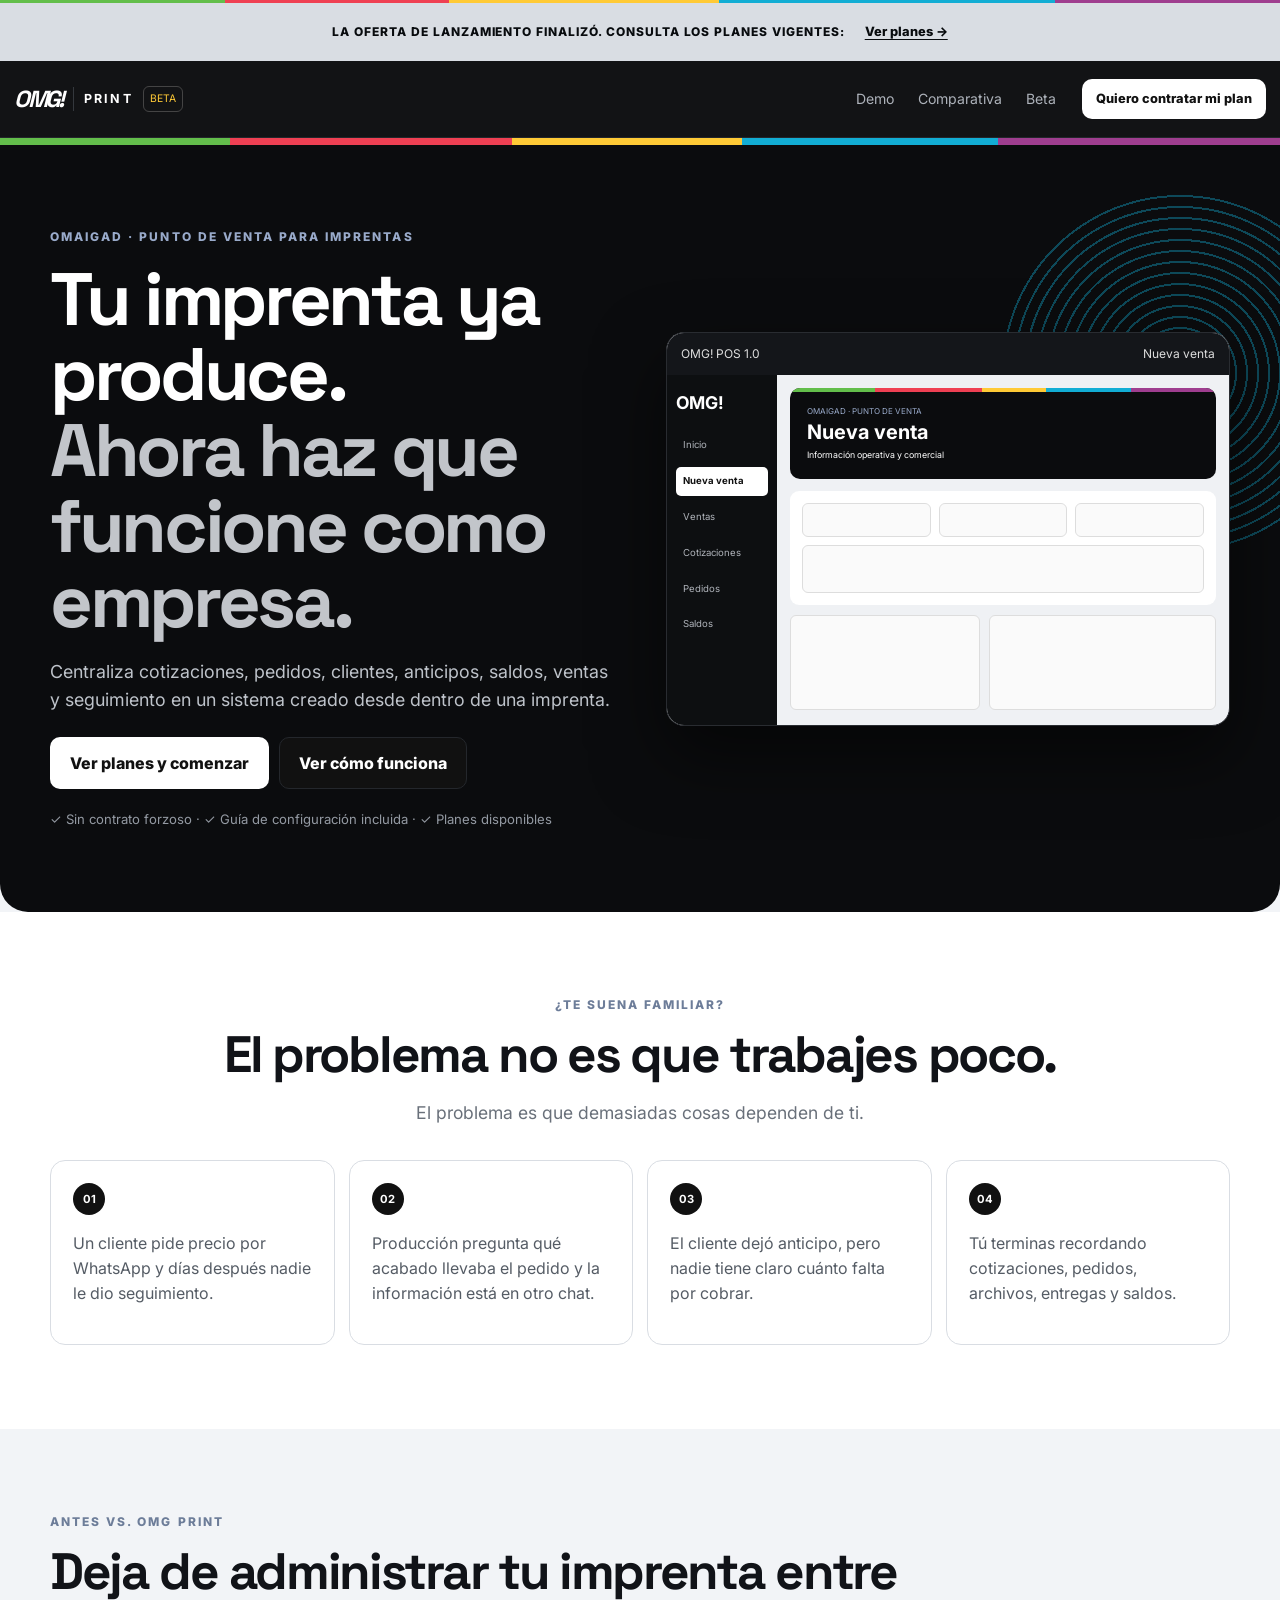
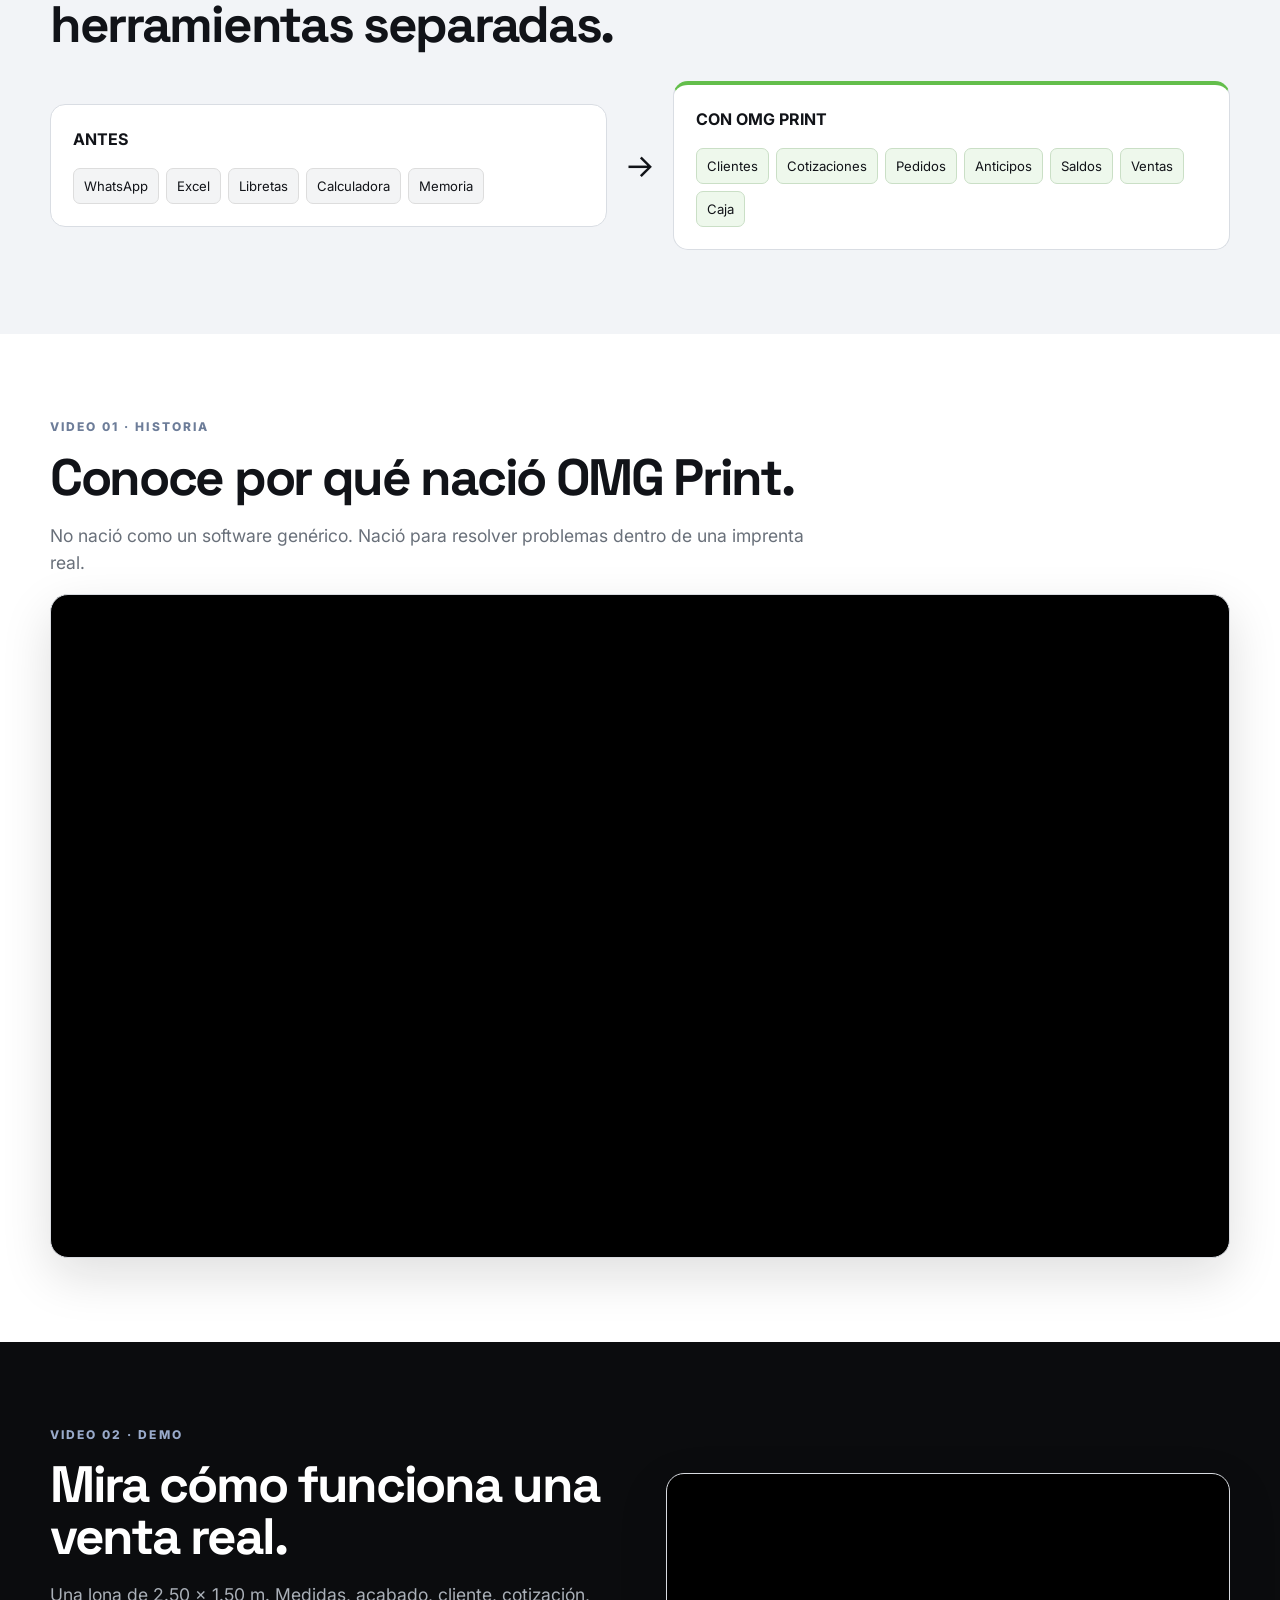
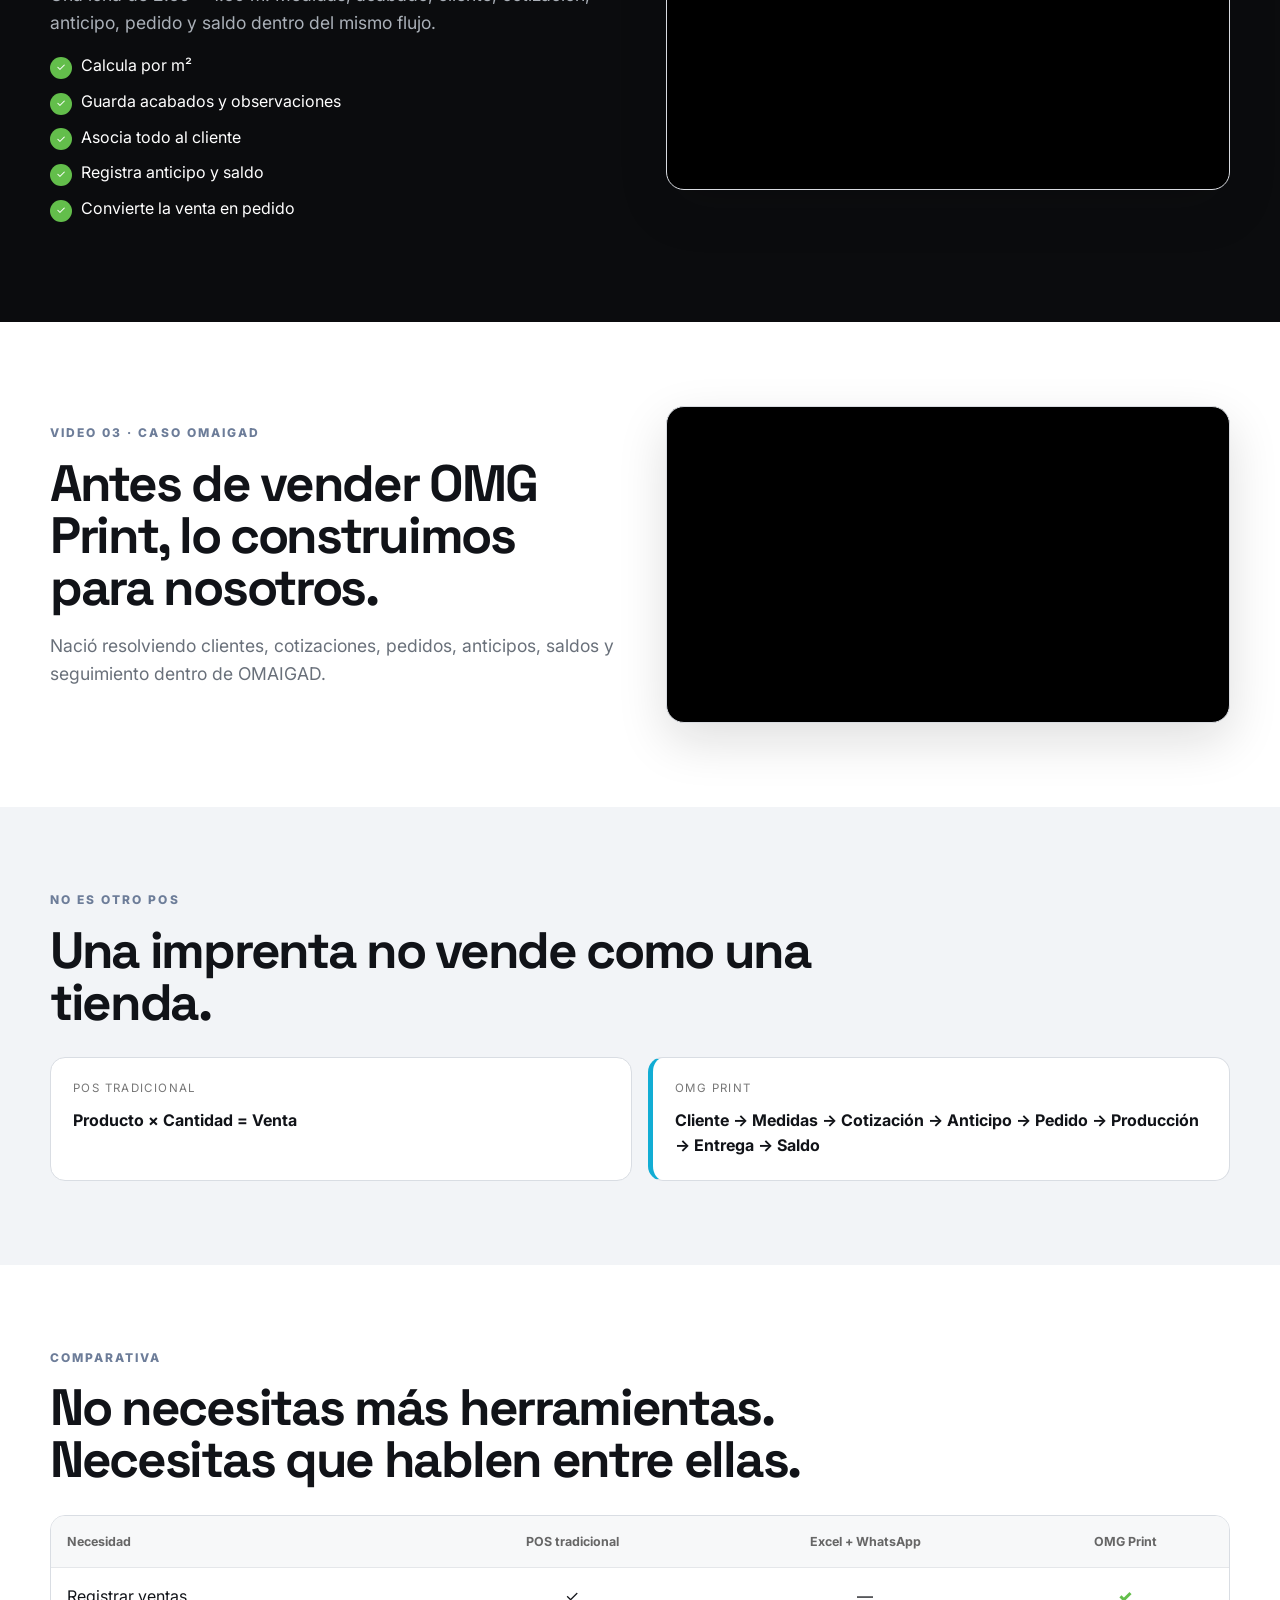
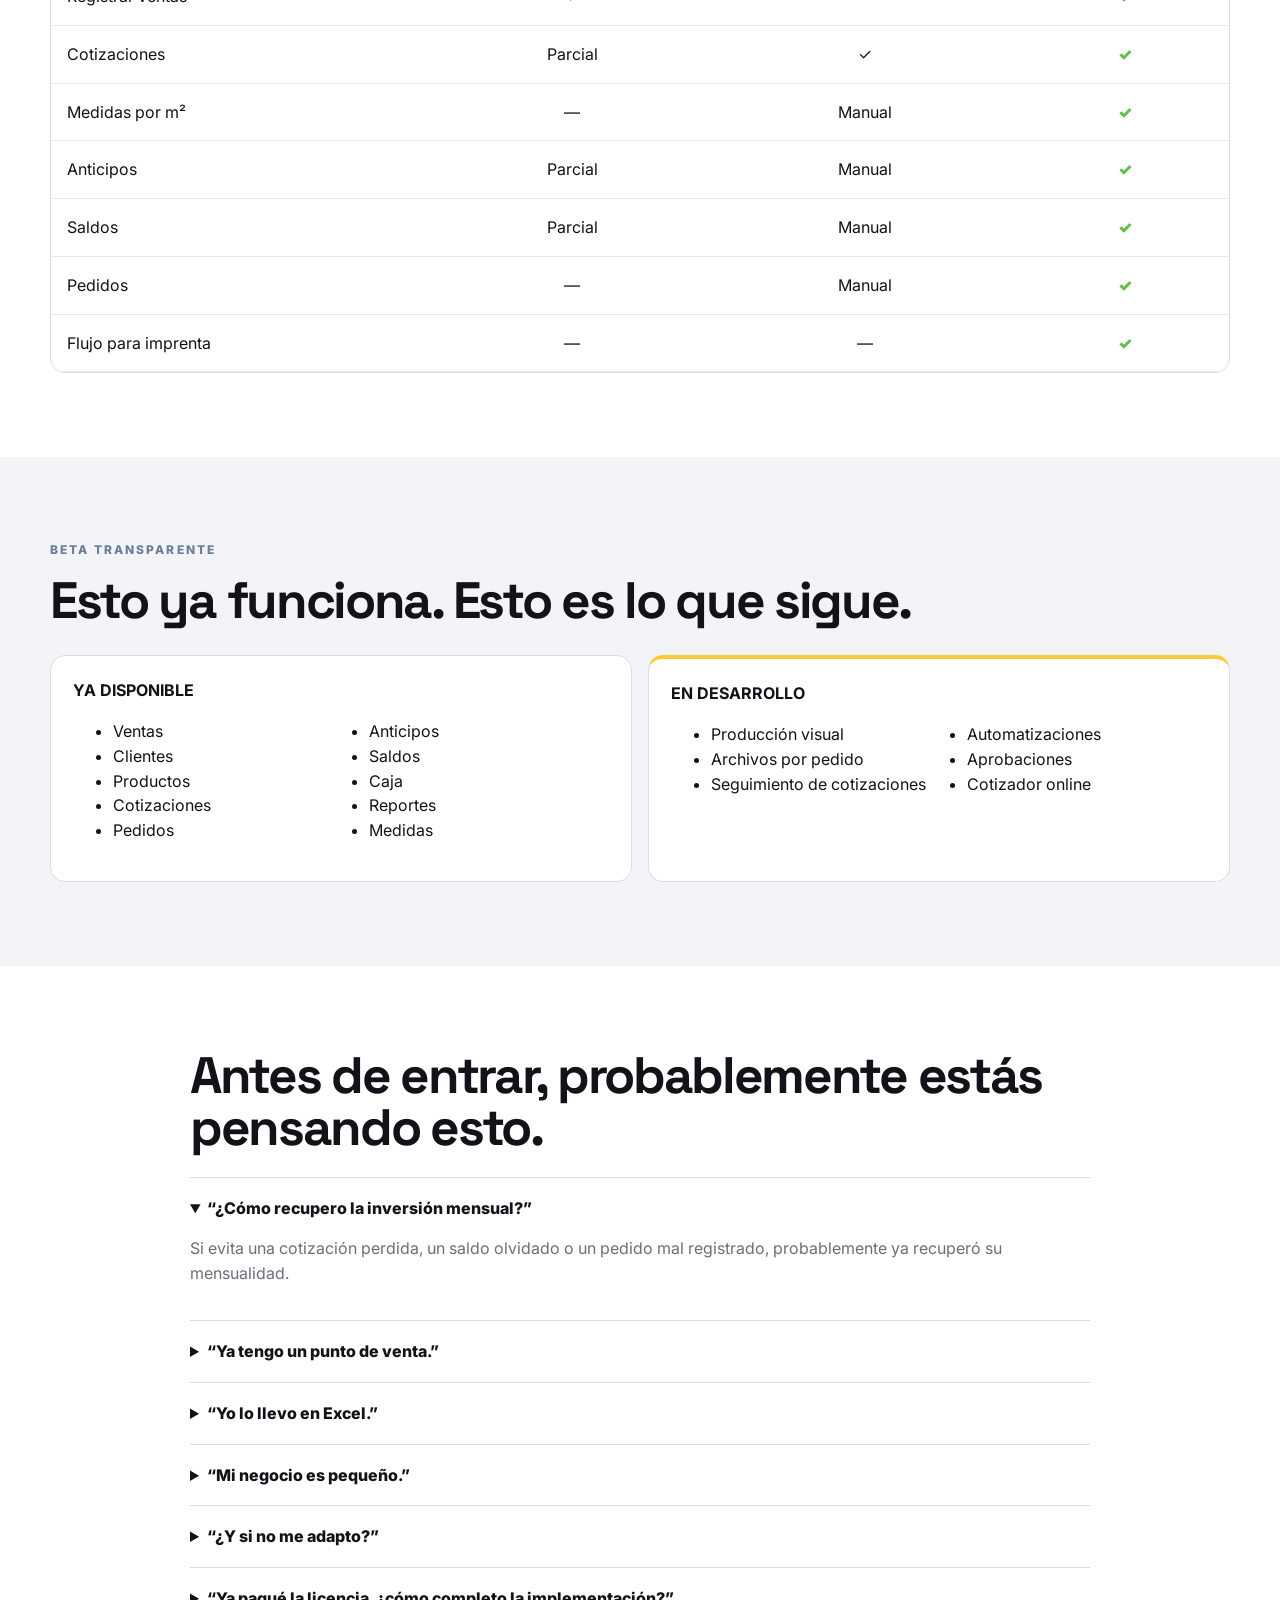
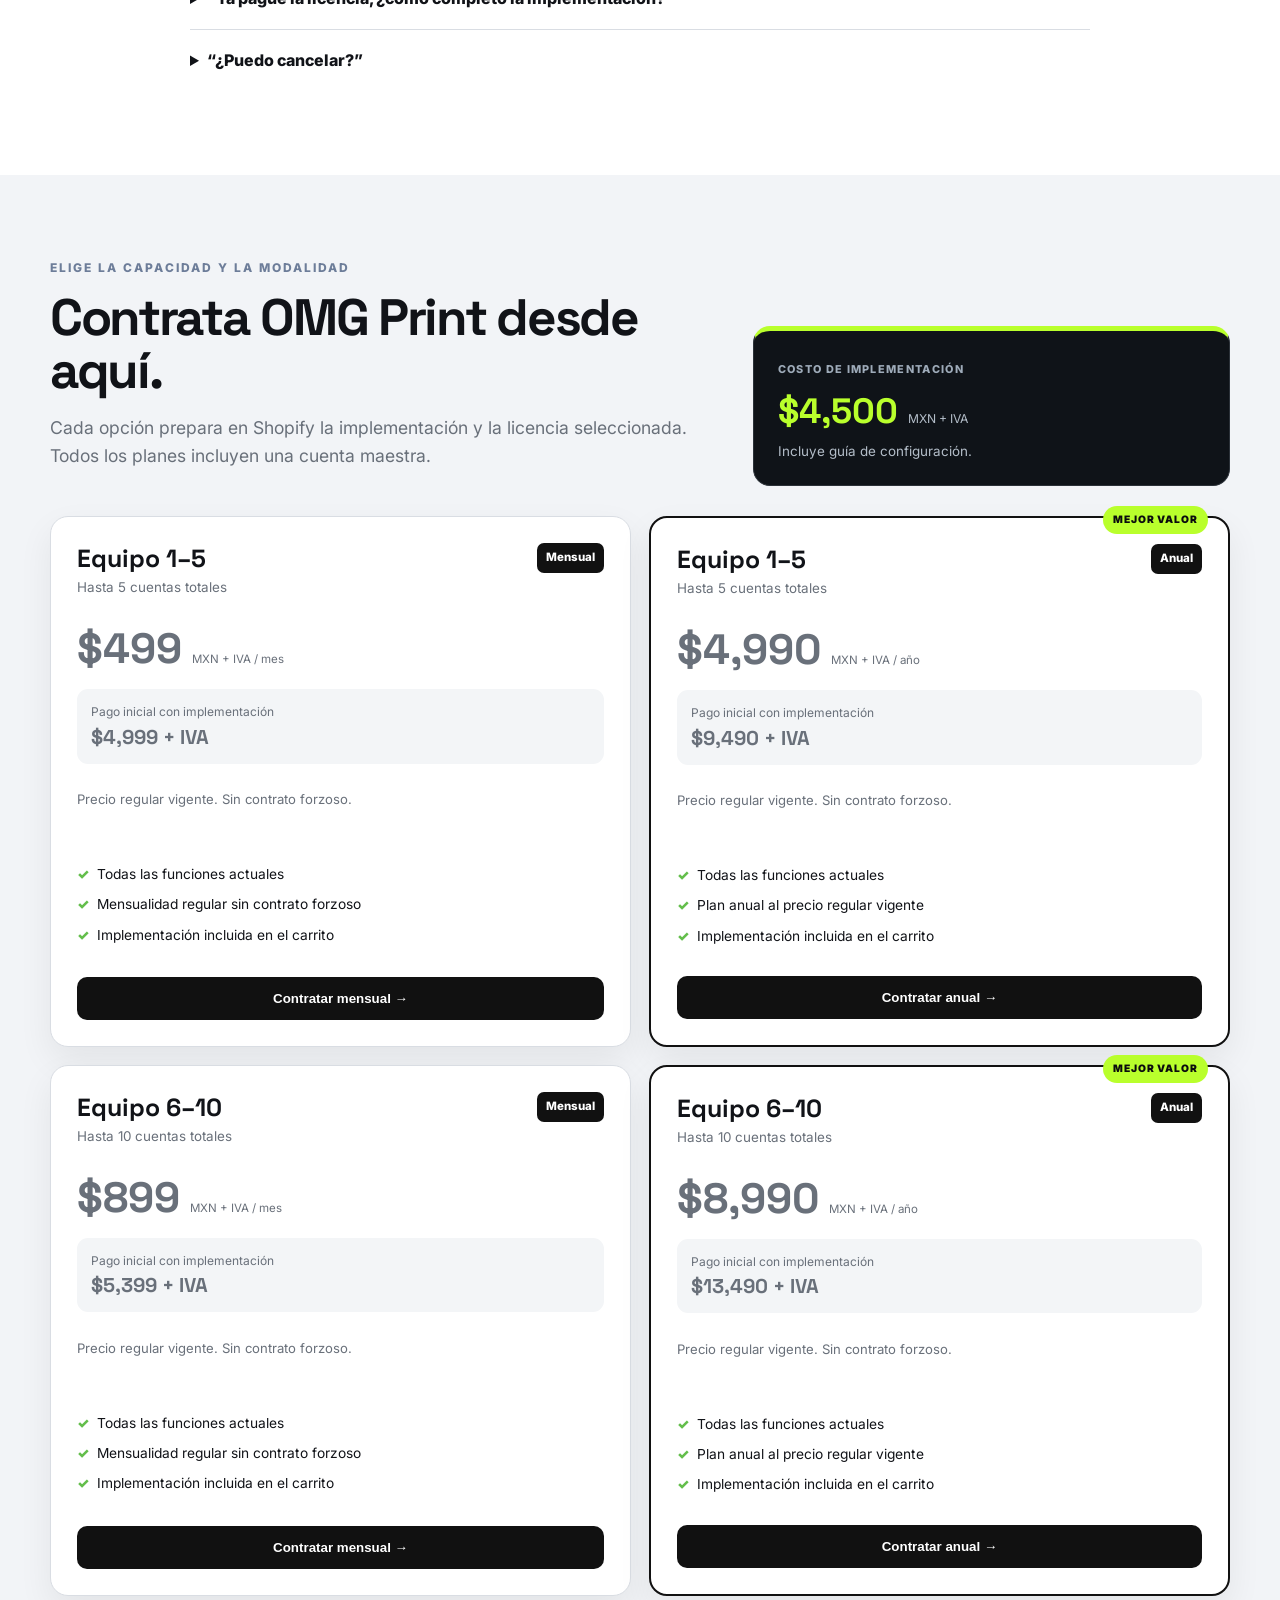
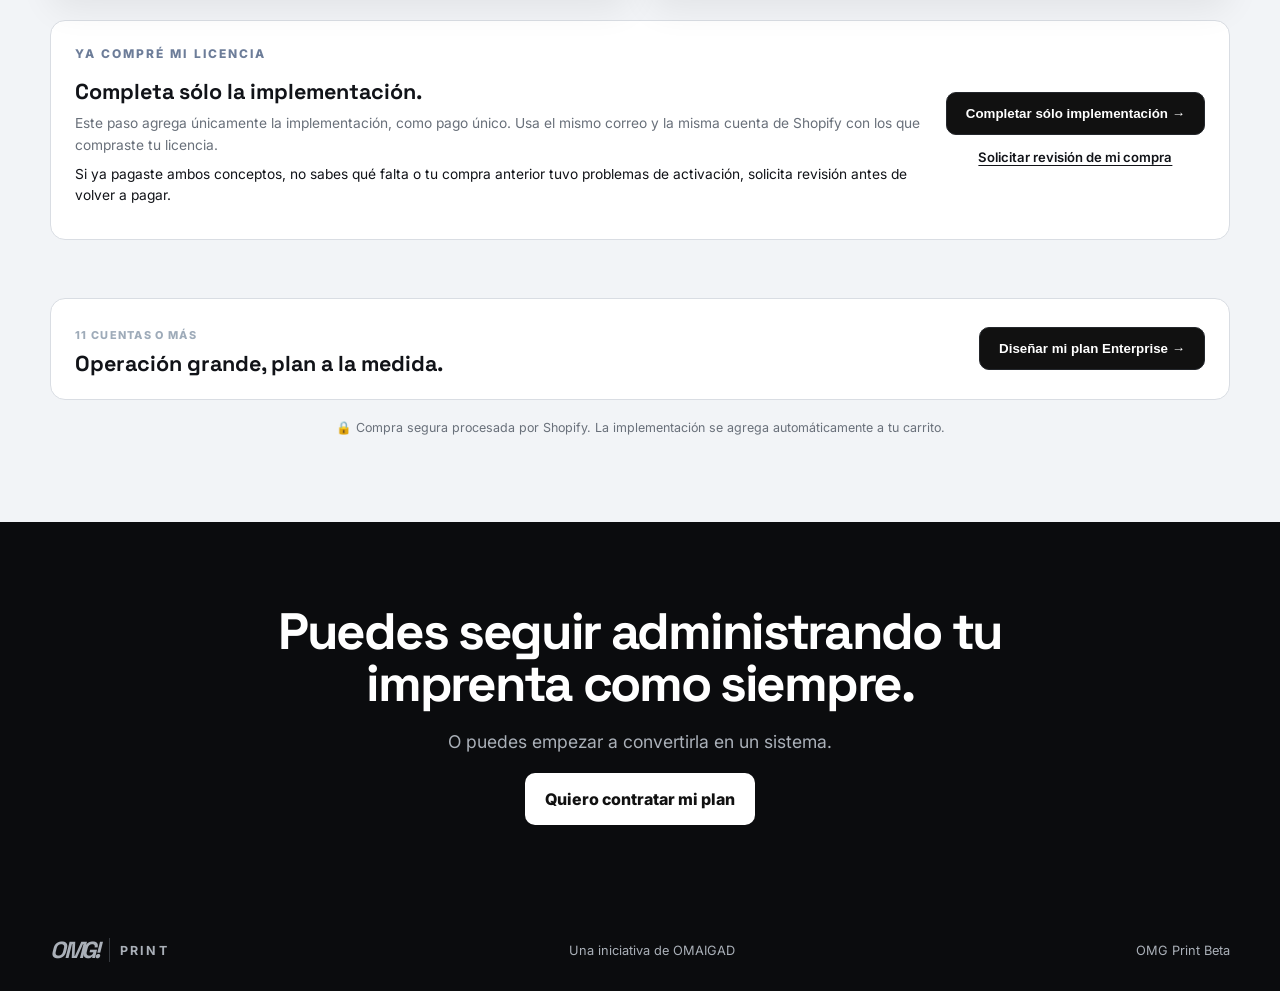
==== commit 2e95fac8: "fix(checkout): add verified implementation-only recovery for existing license buyers" ====
--- a/index.html
+++ b/index.html
@@ -12,20 +12,22 @@
 <section class="section soft"><div class="wrap"><div class="kicker darkk">NO ES OTRO POS</div><h2>Una imprenta no vende como una tienda.</h2><div class="flows"><div class="card"><small>POS TRADICIONAL</small><strong>Producto × Cantidad = Venta</strong></div><div class="card cyan"><small>OMG PRINT</small><strong>Cliente → Medidas → Cotización → Anticipo → Pedido → Producción → Entrega → Saldo</strong></div></div></div></section>
 <section id="comparativa" class="section white"><div class="wrap"><div class="kicker darkk">COMPARATIVA</div><h2>No necesitas más herramientas. Necesitas que hablen entre ellas.</h2><div class="tablewrap"><table><thead><tr><th>Necesidad</th><th>POS tradicional</th><th>Excel + WhatsApp</th><th>OMG Print</th></tr></thead><tbody><tr><td>Registrar ventas</td><td>✓</td><td>—</td><td class="yes">✓</td></tr><tr><td>Cotizaciones</td><td>Parcial</td><td>✓</td><td class="yes">✓</td></tr><tr><td>Medidas por m²</td><td>—</td><td>Manual</td><td class="yes">✓</td></tr><tr><td>Anticipos</td><td>Parcial</td><td>Manual</td><td class="yes">✓</td></tr><tr><td>Saldos</td><td>Parcial</td><td>Manual</td><td class="yes">✓</td></tr><tr><td>Pedidos</td><td>—</td><td>Manual</td><td class="yes">✓</td></tr><tr><td>Flujo para imprenta</td><td>—</td><td>—</td><td class="yes">✓</td></tr></tbody></table></div></div></section>
 <section id="beta" class="section soft"><div class="wrap"><div class="kicker darkk">BETA TRANSPARENTE</div><h2>Esto ya funciona. Esto es lo que sigue.</h2><div class="road"><div class="card"><strong>YA DISPONIBLE</strong><ul><li>Ventas</li><li>Clientes</li><li>Productos</li><li>Cotizaciones</li><li>Pedidos</li><li>Anticipos</li><li>Saldos</li><li>Caja</li><li>Reportes</li><li>Medidas</li></ul></div><div class="card yellow"><strong>EN DESARROLLO</strong><ul><li>Producción visual</li><li>Archivos por pedido</li><li>Seguimiento de cotizaciones</li><li>Automatizaciones</li><li>Aprobaciones</li><li>Cotizador online</li></ul></div></div></div></section>
-<section class="section white"><div class="wrap faq"><h2>Antes de entrar, probablemente estás pensando esto.</h2><details open><summary>“¿Cómo recupero la inversión mensual?”</summary><p>Si evita una cotización perdida, un saldo olvidado o un pedido mal registrado, probablemente ya recuperó su mensualidad.</p></details><details><summary>“Ya tengo un punto de venta.”</summary><p>Si solo necesitas cobrar productos, quizá no necesites cambiarlo. OMG Print tiene sentido cuando además quieres controlar cotizaciones, medidas, pedidos, anticipos y saldos.</p></details><details><summary>“Yo lo llevo en Excel.”</summary><p>Excel funciona muy bien. El problema aparece cuando necesitas conectar Excel + WhatsApp + clientes + caja + pedidos + archivos + empleados.</p></details><details><summary>“Mi negocio es pequeño.”</summary><p>Precisamente. Cuando el equipo es pequeño, cada hora del dueño importa más.</p></details><details><summary>“¿Y si no me adapto?”</summary><p>La implementación incluye una guía de configuración para preparar correctamente tu empresa y sus accesos.</p></details><details><summary>“¿Puedo cancelar?”</summary><p>Sí. No hay permanencia forzosa.</p></details></div></section>
+<section class="section white"><div class="wrap faq"><h2>Antes de entrar, probablemente estás pensando esto.</h2><details open><summary>“¿Cómo recupero la inversión mensual?”</summary><p>Si evita una cotización perdida, un saldo olvidado o un pedido mal registrado, probablemente ya recuperó su mensualidad.</p></details><details><summary>“Ya tengo un punto de venta.”</summary><p>Si solo necesitas cobrar productos, quizá no necesites cambiarlo. OMG Print tiene sentido cuando además quieres controlar cotizaciones, medidas, pedidos, anticipos y saldos.</p></details><details><summary>“Yo lo llevo en Excel.”</summary><p>Excel funciona muy bien. El problema aparece cuando necesitas conectar Excel + WhatsApp + clientes + caja + pedidos + archivos + empleados.</p></details><details><summary>“Mi negocio es pequeño.”</summary><p>Precisamente. Cuando el equipo es pequeño, cada hora del dueño importa más.</p></details><details><summary>“¿Y si no me adapto?”</summary><p>La implementación incluye una guía de configuración para preparar correctamente tu empresa y sus accesos.</p></details><details><summary>“Ya pagué la licencia, ¿cómo completo la implementación?”</summary><p>Si sólo te falta ese pago, <a class="setup-recovery-link" href="#completar-implementacion">completa únicamente la implementación</a> con el mismo correo y la misma cuenta de Shopify de tu licencia. Si ya pagaste ambos conceptos, no sabes qué falta o tu compra anterior tuvo problemas de activación, solicita revisión antes de volver a pagar.</p></details><details><summary>“¿Puedo cancelar?”</summary><p>Sí. No hay permanencia forzosa.</p></details></div></section>
 <section id="planes" class="section soft plans-section"><div class="wrap"><div class="plans-heading"><div><div class="kicker darkk">ELIGE LA CAPACIDAD Y LA MODALIDAD</div><h2>Contrata OMG Print desde aquí.</h2><p class="sub">Cada opción prepara en Shopify la implementación y la licencia seleccionada. Todos los planes incluyen una cuenta maestra.</p></div><div class="setup-summary"><small>COSTO DE IMPLEMENTACIÓN</small><div><s id="setupRegular">$4,500</s><strong id="setupCurrent">$2,500</strong><span>MXN + IVA</span></div><p>Incluye guía de configuración.</p></div></div>
 <div class="plans-grid">
 <article class="plan-card"><div class="plan-top"><div><h3>Equipo 1–5</h3><p>Hasta 5 cuentas totales</p></div><em>Mensual</em></div><div class="plan-price"><s>$499</s><strong data-promo-price>$299</strong><span>MXN + IVA / mes</span></div><div class="plan-total"><span>Pago inicial con implementación</span><s>$4,999</s><b data-promo-total>$2,799 + IVA</b></div><p class="plan-note">$299/mes durante los primeros 12 pagos. Después, $499/mes.</p><ul><li>Todas las funciones actuales</li><li data-regular-text="Mensualidad regular sin contrato forzoso">Descuento mensual durante 12 pagos</li><li>Implementación incluida en el carrito</li></ul><button class="btn plan-button" type="button" data-plan="basic-monthly">Contratar mensual →</button></article>
 <article class="plan-card featured"><span class="plan-badge">MEJOR VALOR</span><div class="plan-top"><div><h3>Equipo 1–5</h3><p>Hasta 5 cuentas totales</p></div><em>Anual</em></div><div class="plan-price"><s>$4,990</s><strong data-promo-price>$2,990</strong><span>MXN + IVA / año</span></div><div class="plan-total"><span>Pago inicial con implementación</span><s>$9,490</s><b data-promo-total>$5,490 + IVA</b></div><p class="plan-note">$2,990 el primer año. Renovación posterior a $4,990/año.</p><ul><li>Todas las funciones actuales</li><li data-regular-text="Plan anual al precio regular vigente">Primer año con precio de lanzamiento</li><li>Implementación incluida en el carrito</li></ul><button class="btn plan-button" type="button" data-plan="basic-annual">Contratar anual →</button></article>
 <article class="plan-card"><div class="plan-top"><div><h3>Equipo 6–10</h3><p>Hasta 10 cuentas totales</p></div><em>Mensual</em></div><div class="plan-price"><s>$899</s><strong data-promo-price>$499</strong><span>MXN + IVA / mes</span></div><div class="plan-total"><span>Pago inicial con implementación</span><s>$5,399</s><b data-promo-total>$2,999 + IVA</b></div><p class="plan-note">$499/mes durante los primeros 12 pagos. Después, $899/mes.</p><ul><li>Todas las funciones actuales</li><li data-regular-text="Mensualidad regular sin contrato forzoso">Descuento mensual durante 12 pagos</li><li>Implementación incluida en el carrito</li></ul><button class="btn plan-button" type="button" data-plan="team-monthly">Contratar mensual →</button></article>
 <article class="plan-card featured"><span class="plan-badge">MEJOR VALOR</span><div class="plan-top"><div><h3>Equipo 6–10</h3><p>Hasta 10 cuentas totales</p></div><em>Anual</em></div><div class="plan-price"><s>$8,990</s><strong data-promo-price>$4,990</strong><span>MXN + IVA / año</span></div><div class="plan-total"><span>Pago inicial con implementación</span><s>$13,490</s><b data-promo-total>$7,490 + IVA</b></div><p class="plan-note">$4,990 el primer año. Renovación posterior a $8,990/año.</p><ul><li>Todas las funciones actuales</li><li data-regular-text="Plan anual al precio regular vigente">Primer año con precio de lanzamiento</li><li>Implementación incluida en el carrito</li></ul><button class="btn plan-button" type="button" data-plan="team-annual">Contratar anual →</button></article>
-</div><p id="checkoutError" class="checkout-error" role="alert"></p><div class="custom-plan"><div><small>11 CUENTAS O MÁS</small><h3>Operación grande, plan a la medida.</h3></div><button class="btn darkbtn" type="button" id="openEnterpriseForm">Diseñar mi plan Enterprise →</button></div><p class="secure-note">🔒 Compra segura procesada por Shopify. La implementación se agrega automáticamente a tu carrito.</p></div></section>
+</div>
+<aside id="completar-implementacion" class="setup-recovery" aria-labelledby="setupRecoveryTitle"><div><div class="kicker darkk">YA COMPRÉ MI LICENCIA</div><h3 id="setupRecoveryTitle">Completa sólo la implementación.</h3><p>Este paso agrega únicamente la implementación, como pago único. Usa el mismo correo y la misma cuenta de Shopify con los que compraste tu licencia.</p><p class="setup-recovery-caution">Si ya pagaste ambos conceptos, no sabes qué falta o tu compra anterior tuvo problemas de activación, solicita revisión antes de volver a pagar.</p></div><div class="setup-recovery-actions"><button class="btn darkbtn" type="button" data-plan="implementation-only">Completar sólo implementación →</button><a class="setup-recovery-link" href="mailto:Orlandohsanchez@gmail.com?subject=Revisi%C3%B3n%20de%20compra%20OMG%20Print">Solicitar revisión de mi compra</a></div></aside>
+<p id="checkoutError" class="checkout-error" role="alert"></p><div class="custom-plan"><div><small>11 CUENTAS O MÁS</small><h3>Operación grande, plan a la medida.</h3></div><button class="btn darkbtn" type="button" id="openEnterpriseForm">Diseñar mi plan Enterprise →</button></div><p class="secure-note">🔒 Compra segura procesada por Shopify. La implementación se agrega automáticamente a tu carrito.</p></div></section>
 <section class="section black center"><div class="wrap"><h2>Puedes seguir administrando tu imprenta como siempre.</h2><p class="sub lightmuted">O puedes empezar a convertirla en un sistema.</p><a class="btn light" href="#planes">Quiero contratar mi plan</a></div></section>
 </main>
 <dialog class="checkout-summary" id="checkoutSummary" aria-labelledby="checkoutPlan">
   <div class="kicker darkk">TU CONTRATACIÓN</div><h2 id="checkoutPlan"></h2>
-  <dl><div><dt>Implementación · pago único</dt><dd id="checkoutSetup"></dd></div><div><dt>Licencia · modalidad seleccionada</dt><dd id="checkoutLicense"></dd></div><div class="checkout-total"><dt>Subtotal antes de IVA</dt><dd id="checkoutSubtotal"></dd></div></dl>
-  <p>La implementación se paga una sola vez. Tu licencia se renueva según la modalidad elegida. Shopify confirma los impuestos y el total final antes de pagar.</p>
+  <dl><div><dt>Implementación · pago único</dt><dd id="checkoutSetup"></dd></div><div id="checkoutLicenseRow"><dt>Licencia · modalidad seleccionada</dt><dd id="checkoutLicense"></dd></div><div class="checkout-total"><dt>Subtotal antes de IVA</dt><dd id="checkoutSubtotal"></dd></div></dl>
+  <p id="checkoutTerms">La implementación se paga una sola vez. Tu licencia se renueva según la modalidad elegida. Shopify confirma los impuestos y el total final antes de pagar.</p>
   <p id="checkoutSummaryError" class="checkout-error" role="alert"></p>
   <div class="actions"><button class="btn darkbtn" id="continueCheckout" type="button">Continuar a Shopify →</button><button class="btn ghost" id="closeCheckoutSummary" type="button">Volver</button></div>
 </dialog>
@@ -94,4 +96,4 @@
     <div class="enterprise-success" id="enterpriseSuccess" hidden><div class="success-check">✓</div><h2>Solicitud recibida.</h2><p>Analizaremos la operación de tu imprenta y te contactaremos para preparar una propuesta Enterprise a tu medida.</p><button class="btn darkbtn" type="button" data-close-enterprise>Volver a la página</button></div>
   </section>
 </div>
-<footer><div class="wrap foot"><div class="brand"><b>OMG!</b><span></span><strong>PRINT</strong></div><span>Una iniciativa de OMAIGAD</span><span>OMG Print Beta</span></div></footer><script src="script.js?v=20260927-cart-confirmation"></script></body></html>
+<footer><div class="wrap foot"><div class="brand"><b>OMG!</b><span></span><strong>PRINT</strong></div><span>Una iniciativa de OMAIGAD</span><span>OMG Print Beta</span></div></footer><script src="script.js?v=20260927-setup-recovery"></script></body></html>
--- a/styles.css
+++ b/styles.css
@@ -3,11 +3,21 @@
 .checkout-summary::backdrop{background:#080b0ecc}
 .checkout-summary h2{font-family:'Space Grotesk',sans-serif;margin:8px 0 24px}
 .checkout-summary dl>div{display:flex;justify-content:space-between;gap:16px;padding:12px 0;border-bottom:1px solid var(--line)}
+.checkout-summary dl>div[hidden]{display:none}
 .checkout-summary dd{margin:0;white-space:nowrap;font-weight:800}
 .checkout-summary .checkout-total{font-weight:800}
 .checkout-summary p{font-size:.85rem;color:var(--muted)}
 .checkout-summary .checkout-error{color:#b42318;min-height:0}
 .checkout-summary .actions{justify-content:flex-end}
+.setup-recovery{display:flex;align-items:center;gap:24px;padding:24px;margin-top:24px;background:#fff;border:1px solid var(--line);border-radius:15px;scroll-margin-top:100px}
+.setup-recovery h3{font:700 1.35rem 'Space Grotesk';margin:6px 0}
+.setup-recovery p{font-size:.86rem;margin:8px 0;color:var(--muted)}
+.setup-recovery .setup-recovery-caution{color:var(--text)}
+.setup-recovery-actions{display:grid;gap:12px;flex-shrink:0;text-align:center}
+.setup-recovery-link{text-decoration:underline;text-underline-offset:3px;font-weight:600}
+.setup-recovery-actions .setup-recovery-link{font-size:.82rem}
+.setup-recovery button:disabled{cursor:wait;opacity:.68}
+@media(max-width:760px){.setup-recovery{display:block;padding:20px}.setup-recovery-actions{margin-top:18px}.setup-recovery-actions .btn{white-space:normal}}
 *{box-sizing:border-box}
 html{scroll-behavior:smooth}
 body{margin:0;font-family:Inter,system-ui,sans-serif;background:var(--paper);color:var(--text);line-height:1.55}
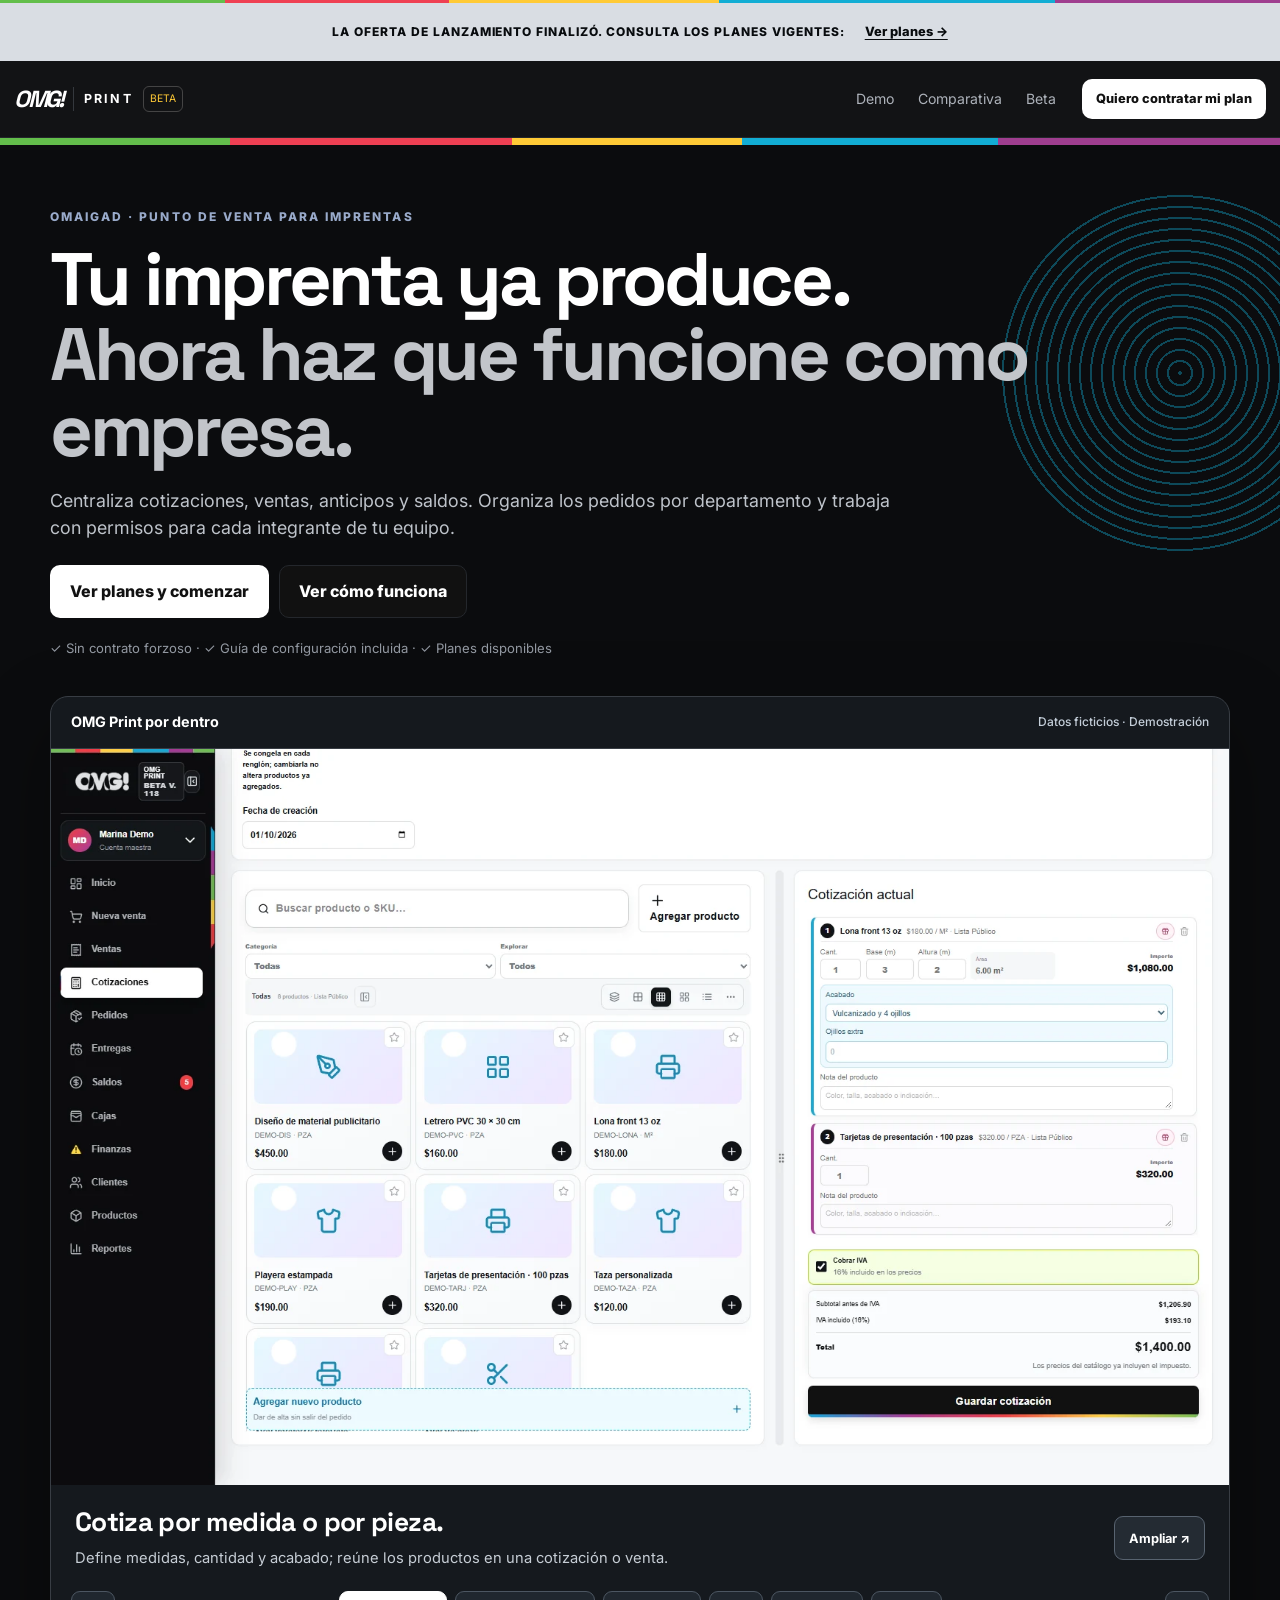
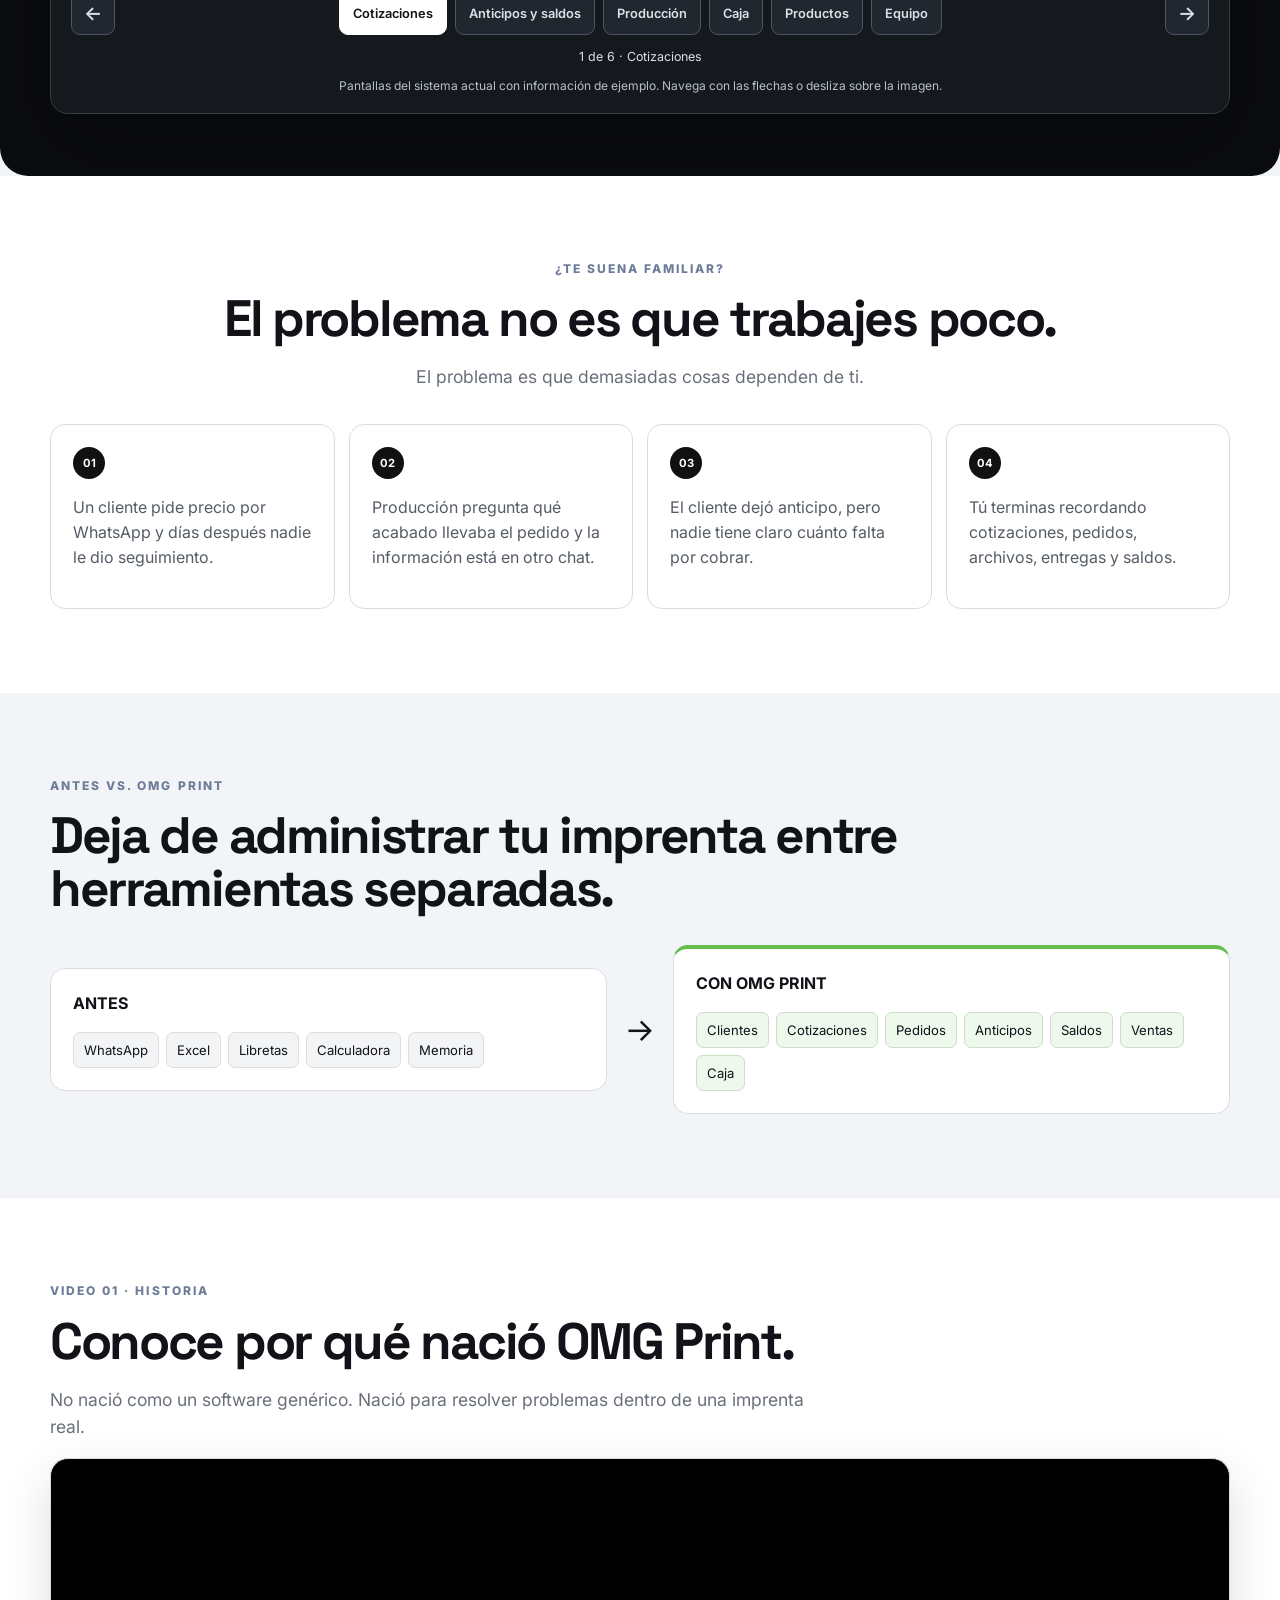
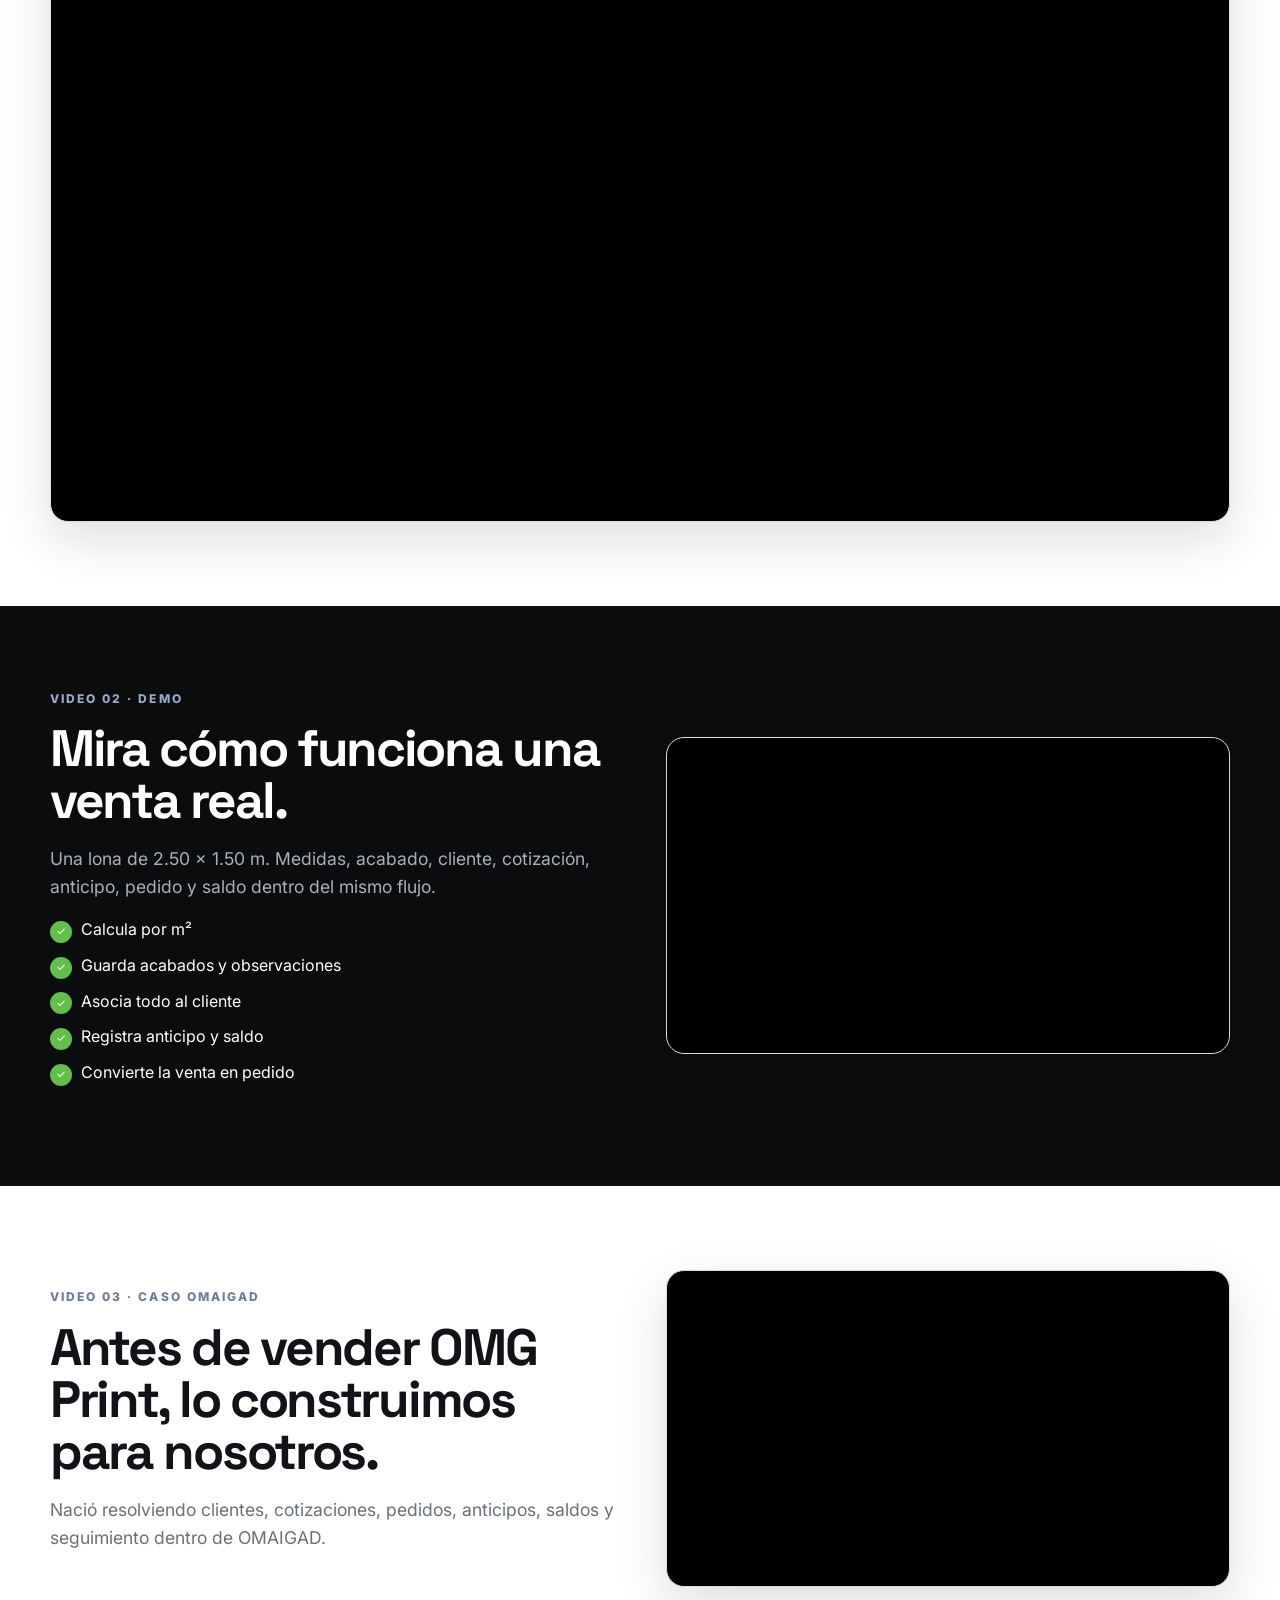
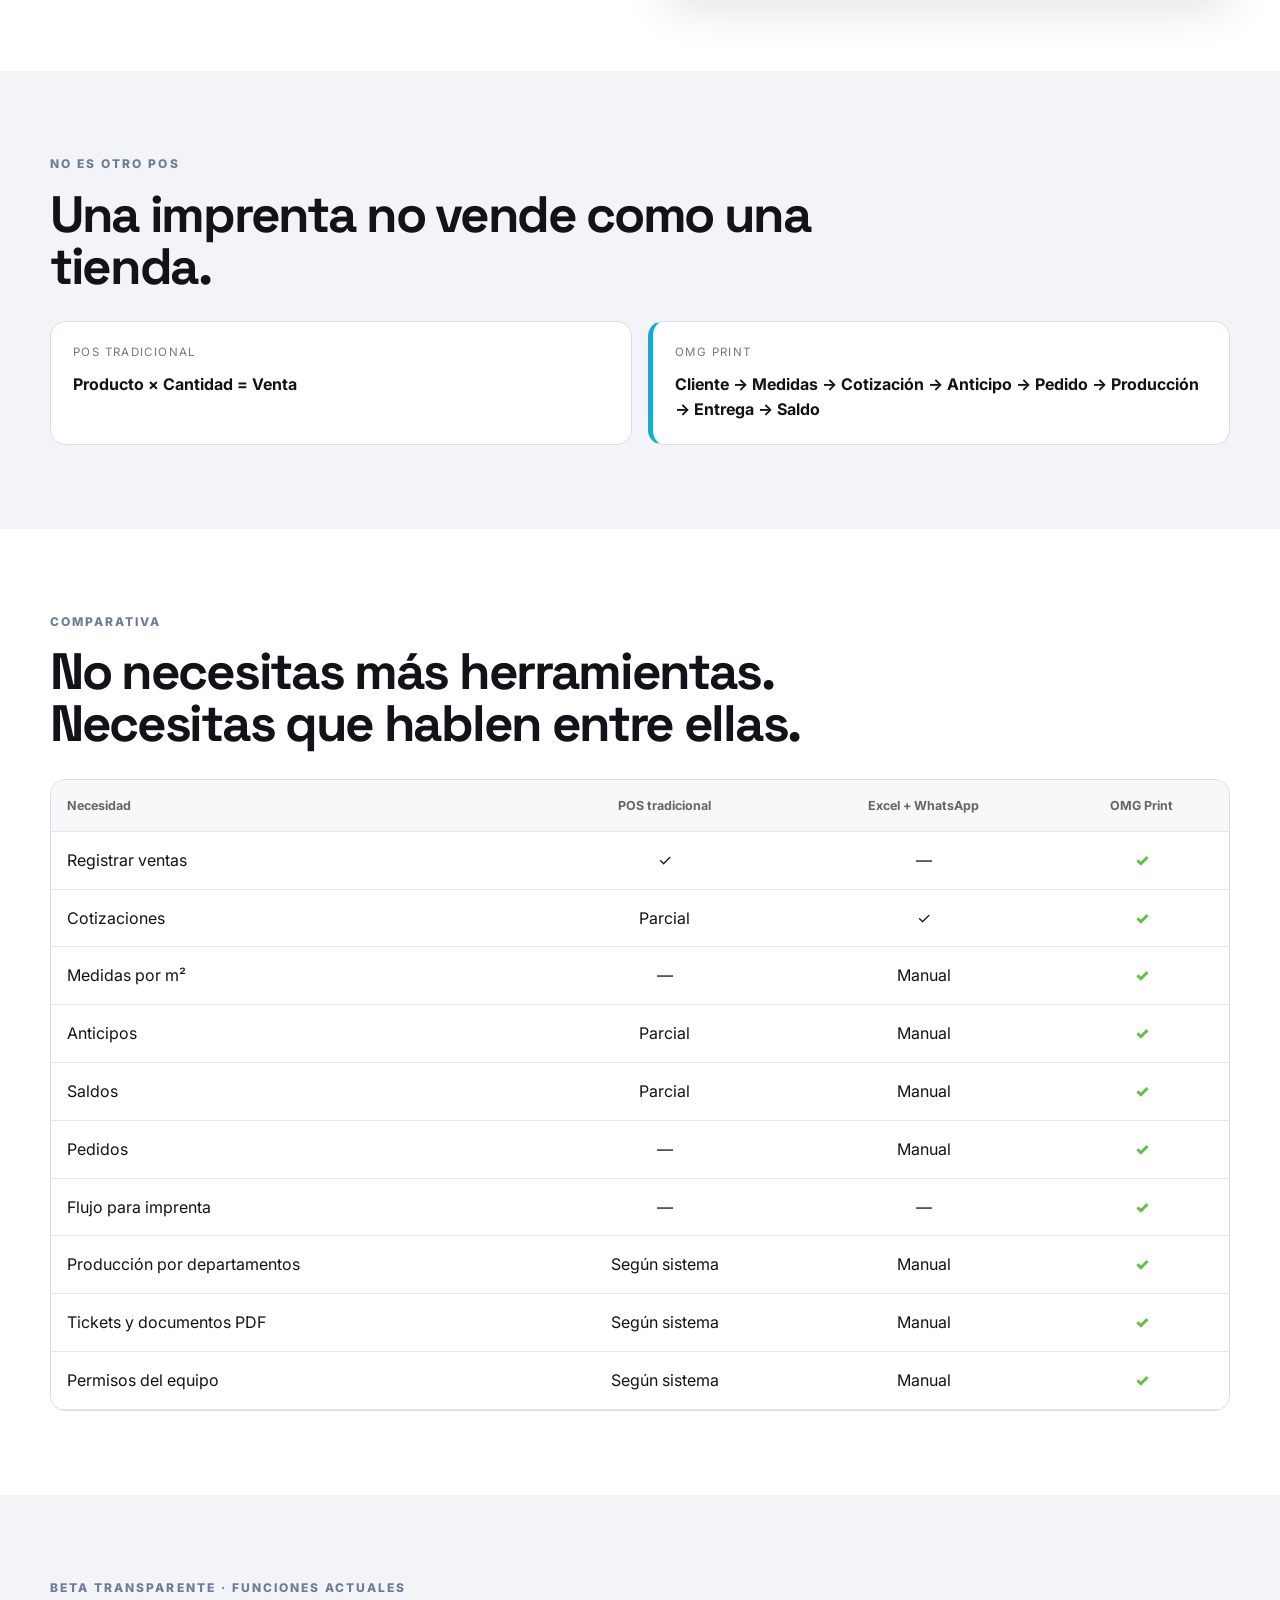
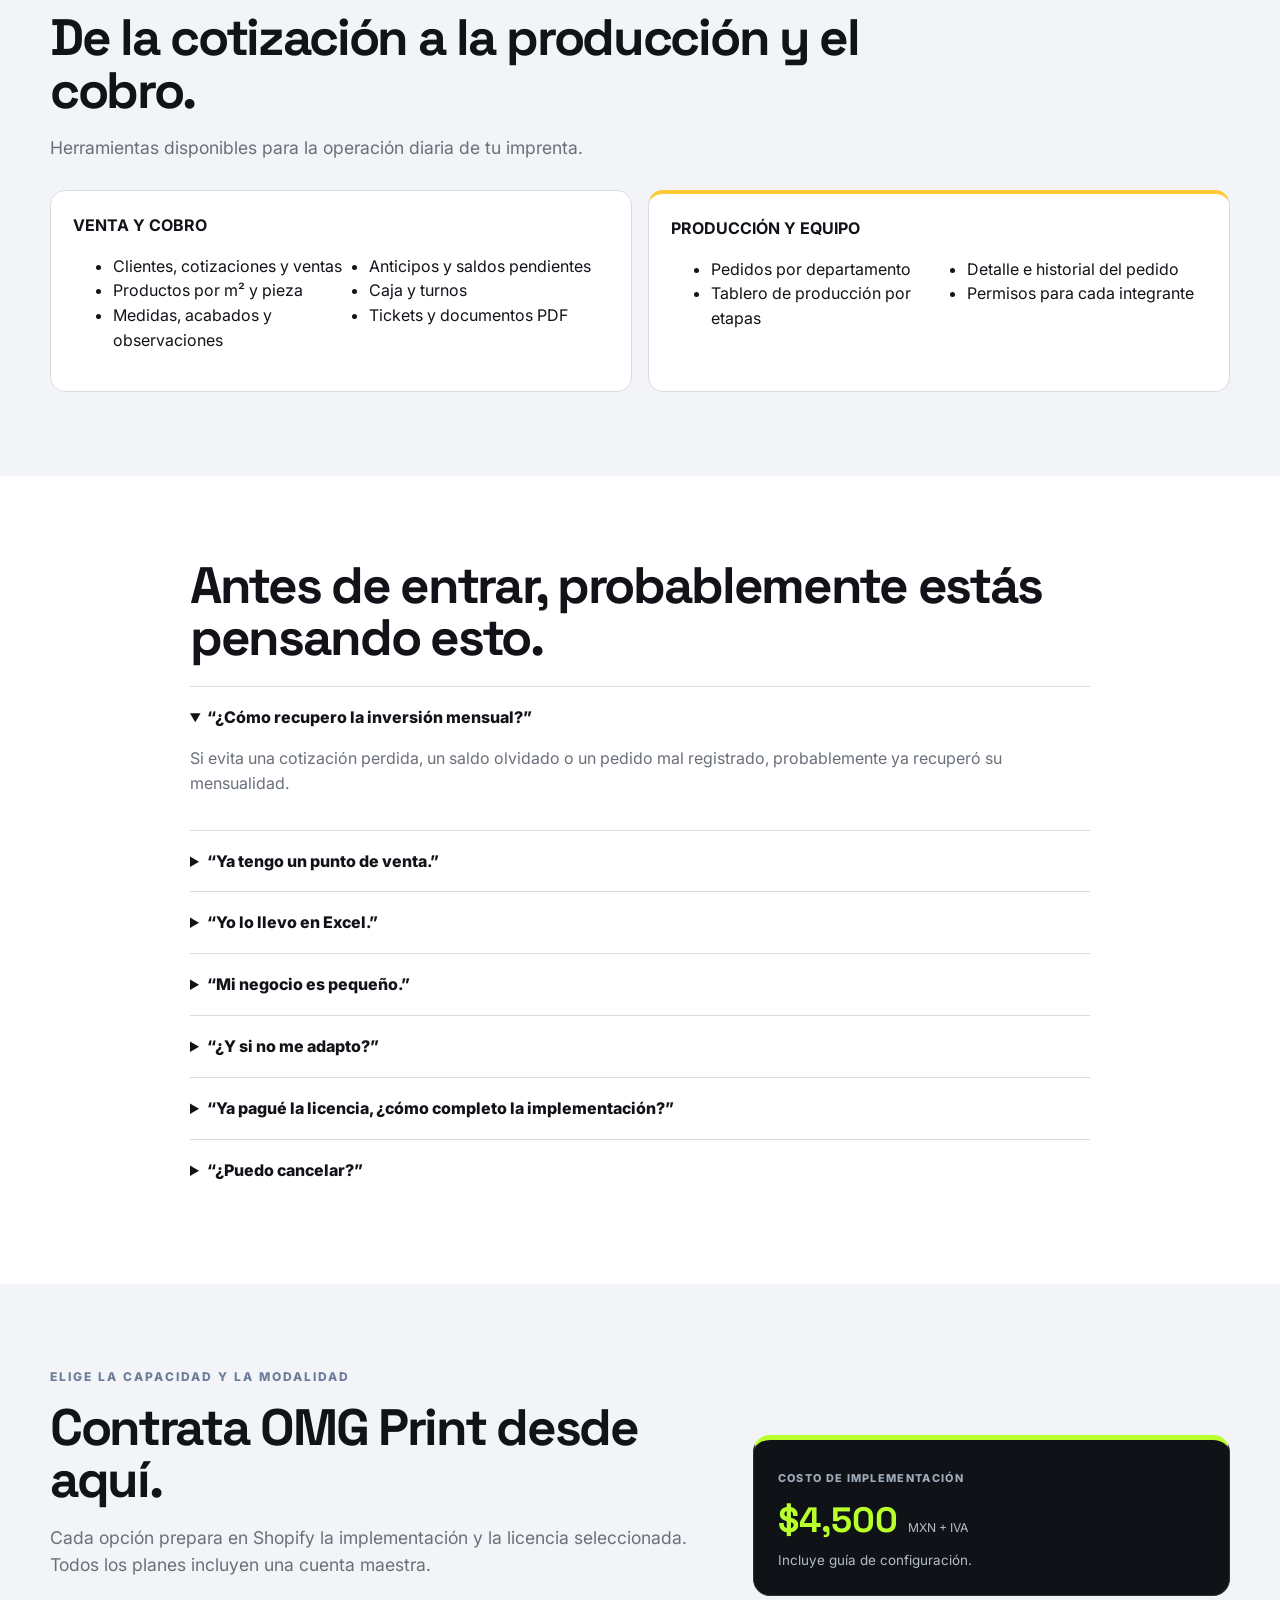
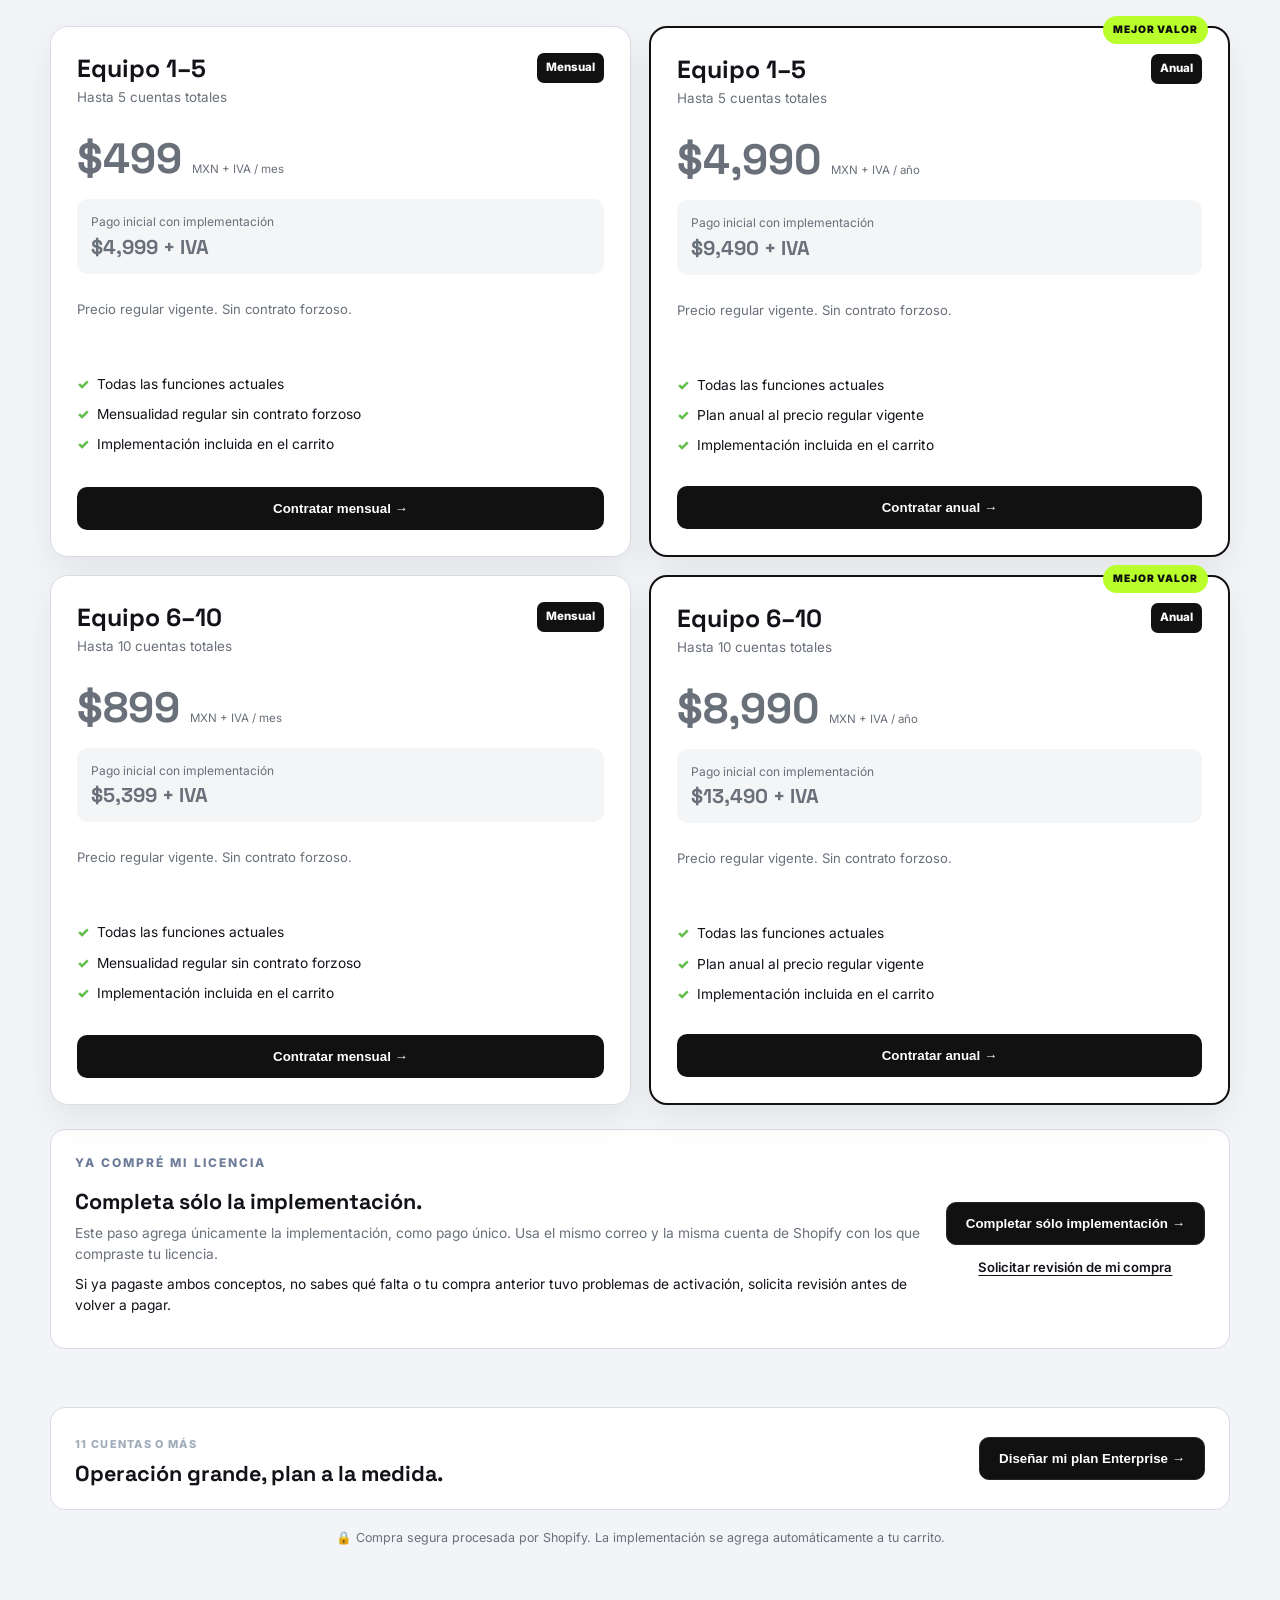
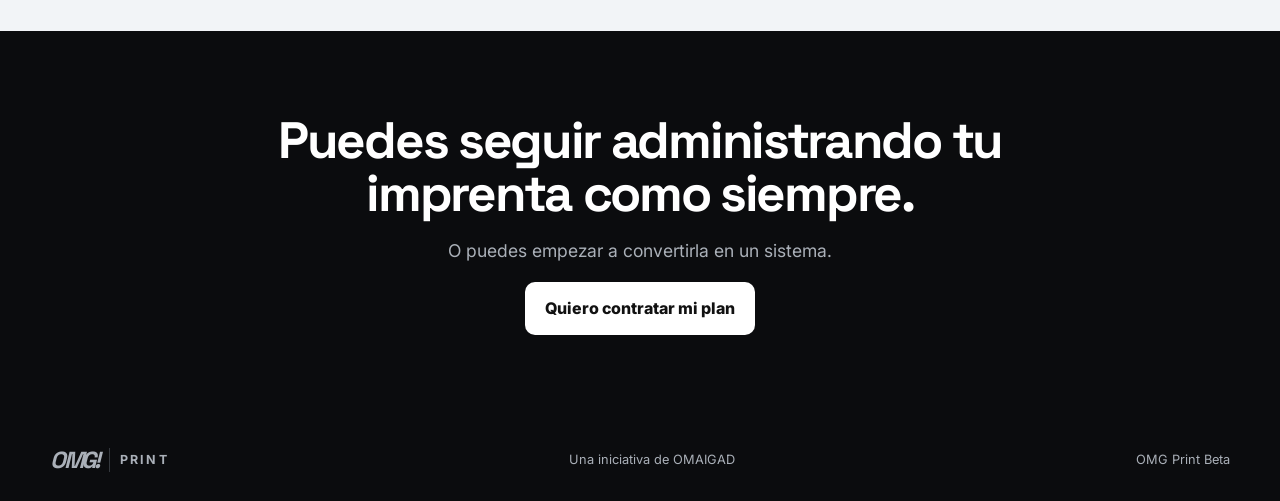
==== commit e46901f3: "Actualiza landing con pantallas reales de OMG Print y funciones actuales" ====
--- a/index.html
+++ b/index.html
@@ -3,16 +3,45 @@
 <div class="launch-banner" role="timer" aria-live="polite"><span id="launchMessage">Oferta de lanzamiento hasta el 1 de octubre. Termina en:</span><div class="countdown" aria-label="Tiempo restante"><b><strong id="countDays">00</strong><small>DÍAS</small></b><i>:</i><b><strong id="countHours">00</strong><small>HRS</small></b><i>:</i><b><strong id="countMinutes">00</strong><small>MIN</small></b><i>:</i><b><strong id="countSeconds">00</strong><small>SEG</small></b></div><a href="#planes">Ver planes →</a></div>
 <header><div class="nav"><a class="brand" href="#top"><b>OMG!</b><span></span><strong>PRINT</strong><em>BETA</em></a><nav><a href="#demo">Demo</a><a href="#comparativa">Comparativa</a><a href="#beta">Beta</a></nav><a class="btn light small" href="#planes">Quiero contratar mi plan</a></div></header>
 <main id="top">
-<section class="hero"><div class="accent"></div><div class="orbit"></div><div class="wrap hero-grid"><div><div class="kicker">OMAIGAD · PUNTO DE VENTA PARA IMPRENTAS</div><h1>Tu imprenta ya produce.<br><span>Ahora haz que funcione como empresa.</span></h1><p>Centraliza cotizaciones, pedidos, clientes, anticipos, saldos, ventas y seguimiento en un sistema creado desde dentro de una imprenta.</p><div class="actions"><a class="btn light" href="#planes">Ver planes y comenzar</a><a class="btn darkbtn" href="#demo">Ver cómo funciona</a></div><div class="trust">✓ Sin contrato forzoso · ✓ Guía de configuración incluida · <span data-regular-text="✓ Planes disponibles">✓ Oferta de lanzamiento hasta el 1 de octubre</span></div></div><div class="mock"><div class="mocktop">OMG! POS 1.0 <span>Nueva venta</span></div><div class="mockbody"><aside><b>OMG!</b><i>Inicio</i><i class="sel">Nueva venta</i><i>Ventas</i><i>Cotizaciones</i><i>Pedidos</i><i>Saldos</i></aside><div class="mockcontent"><div class="mockbanner"><small>OMAIGAD · PUNTO DE VENTA</small><strong>Nueva venta</strong><span>Información operativa y comercial</span></div><div class="fields"><i></i><i></i><i></i><i class="wide"></i></div><div class="panels"><i></i><i></i></div></div></div></div></div></section>
+<section class="hero"><div class="accent"></div><div class="orbit"></div><div class="wrap hero-grid"><div class="hero-copy"><div class="kicker">OMAIGAD · PUNTO DE VENTA PARA IMPRENTAS</div><h1>Tu imprenta ya produce.<br><span>Ahora haz que funcione como empresa.</span></h1><p>Centraliza cotizaciones, ventas, anticipos y saldos. Organiza los pedidos por departamento y trabaja con permisos para cada integrante de tu equipo.</p><div class="actions"><a class="btn light" href="#planes">Ver planes y comenzar</a><a class="btn darkbtn" href="#demo">Ver cómo funciona</a></div><div class="trust">✓ Sin contrato forzoso · ✓ Guía de configuración incluida · <span data-regular-text="✓ Planes disponibles">✓ Oferta de lanzamiento hasta el 1 de octubre</span></div></div><section class="screens" aria-label="Pantallas de OMG Print" aria-roledescription="carrusel" data-screen-carousel>
+  <div class="screens-top"><span>OMG Print por dentro</span><span class="screen-demo-label">Datos ficticios · Demostración</span></div>
+  <div class="screen-viewport" tabindex="0" aria-label="Pantallas del sistema. Usa las flechas izquierda y derecha para navegar."><figure class="screen-slide" id="screen-quote" role="group" aria-roledescription="diapositiva" aria-label="1 de 6: Cotizaciones">
+  <div class="screen-image"><img src="assets/screens/quote.webp" width="1600" height="1000" alt="Pantalla de nueva venta de OMG Print con productos, medidas y cotización de ejemplo." fetchpriority="high" decoding="async" draggable="false"></div>
+  <figcaption><div><h2>Cotiza por medida o por pieza.</h2><p>Define medidas, cantidad y acabado; reúne los productos en una cotización o venta.</p></div><button class="screen-zoom" type="button" data-screen-zoom aria-label="Ampliar pantalla: Cotizaciones">Ampliar <span aria-hidden="true">↗</span></button></figcaption>
+</figure>
+<figure class="screen-slide" id="screen-order" role="group" aria-roledescription="diapositiva" aria-label="2 de 6: Anticipos y saldos" hidden>
+  <div class="screen-image"><img src="assets/screens/order.webp" width="1600" height="1000" alt="Detalle de un pedido ficticio de OMG Print con anticipo, saldo y opciones de comprobante." loading="lazy" decoding="async" draggable="false"></div>
+  <figcaption><div><h2>Cada pedido, con sus importes claros.</h2><p>Consulta el total, los pagos y el saldo pendiente. Genera tickets y documentos PDF desde el pedido.</p></div><button class="screen-zoom" type="button" data-screen-zoom aria-label="Ampliar pantalla: Anticipos y saldos">Ampliar <span aria-hidden="true">↗</span></button></figcaption>
+</figure>
+<figure class="screen-slide" id="screen-production" role="group" aria-roledescription="diapositiva" aria-label="3 de 6: Producción" hidden>
+  <div class="screen-image"><img src="assets/screens/production.webp" width="1600" height="1000" alt="Tablero de producción de OMG Print con pedidos ficticios organizados por departamento y etapa." loading="lazy" decoding="async" draggable="false"></div>
+  <figcaption><div><h2>Organiza el trabajo por departamento.</h2><p>Visualiza los pedidos en el tablero de producción y consulta su etapa para coordinar al equipo.</p></div><button class="screen-zoom" type="button" data-screen-zoom aria-label="Ampliar pantalla: Producción">Ampliar <span aria-hidden="true">↗</span></button></figcaption>
+</figure>
+<figure class="screen-slide" id="screen-cash" role="group" aria-roledescription="diapositiva" aria-label="4 de 6: Caja" hidden>
+  <div class="screen-image"><img src="assets/screens/cash.webp" width="1600" height="1000" alt="Pantalla de caja de OMG Print con movimientos y turno de demostración." loading="lazy" decoding="async" draggable="false"></div>
+  <figcaption><div><h2>Controla la caja y los turnos.</h2><p>Revisa movimientos, registra entradas y salidas y consulta la apertura y el cierre de cada turno.</p></div><button class="screen-zoom" type="button" data-screen-zoom aria-label="Ampliar pantalla: Caja">Ampliar <span aria-hidden="true">↗</span></button></figcaption>
+</figure>
+<figure class="screen-slide" id="screen-products" role="group" aria-roledescription="diapositiva" aria-label="5 de 6: Productos" hidden>
+  <div class="screen-image"><img src="assets/screens/products.webp" width="1600" height="1000" alt="Catálogo de productos ficticios de OMG Print con precios por metro cuadrado y pieza." loading="lazy" decoding="async" draggable="false"></div>
+  <figcaption><div><h2>Un catálogo para lo que imprime tu taller.</h2><p>Configura productos por metro cuadrado o por pieza y utiliza sus precios al cotizar.</p></div><button class="screen-zoom" type="button" data-screen-zoom aria-label="Ampliar pantalla: Productos">Ampliar <span aria-hidden="true">↗</span></button></figcaption>
+</figure>
+<figure class="screen-slide" id="screen-team" role="group" aria-roledescription="diapositiva" aria-label="6 de 6: Equipo" hidden>
+  <div class="screen-image"><img src="assets/screens/team.webp" width="1600" height="1000" alt="Configuración del equipo de OMG Print con usuarios y permisos ficticios." loading="lazy" decoding="async" draggable="false"></div>
+  <figcaption><div><h2>Asigna accesos según el trabajo de cada persona.</h2><p>Configura los permisos del equipo para ventas, caja y producción desde la cuenta maestra.</p></div><button class="screen-zoom" type="button" data-screen-zoom aria-label="Ampliar pantalla: Equipo">Ampliar <span aria-hidden="true">↗</span></button></figcaption>
+</figure></div>
+  <div class="screen-controls"><button class="screen-arrow" type="button" data-screen-prev aria-label="Pantalla anterior"><span aria-hidden="true">←</span></button><div class="screen-options" aria-label="Seleccionar pantalla"><button type="button" data-screen-select="0" aria-controls="screen-quote" aria-pressed="true">Cotizaciones</button><button type="button" data-screen-select="1" aria-controls="screen-order" aria-pressed="false">Anticipos y saldos</button><button type="button" data-screen-select="2" aria-controls="screen-production" aria-pressed="false">Producción</button><button type="button" data-screen-select="3" aria-controls="screen-cash" aria-pressed="false">Caja</button><button type="button" data-screen-select="4" aria-controls="screen-products" aria-pressed="false">Productos</button><button type="button" data-screen-select="5" aria-controls="screen-team" aria-pressed="false">Equipo</button></div><button class="screen-arrow" type="button" data-screen-next aria-label="Pantalla siguiente"><span aria-hidden="true">→</span></button></div>
+  <p class="screen-status" aria-live="polite" aria-atomic="true" data-screen-status>1 de 6 · Cotizaciones</p>
+  <p class="screens-note">Pantallas del sistema actual con información de ejemplo. Navega con las flechas o desliza sobre la imagen.</p>
+</section></div></section>
 <section class="section white"><div class="wrap center"><div class="kicker darkk">¿TE SUENA FAMILIAR?</div><h2>El problema no es que trabajes poco.</h2><p class="sub">El problema es que demasiadas cosas dependen de ti.</p><div class="pain"><article><b>01</b><p>Un cliente pide precio por WhatsApp y días después nadie le dio seguimiento.</p></article><article><b>02</b><p>Producción pregunta qué acabado llevaba el pedido y la información está en otro chat.</p></article><article><b>03</b><p>El cliente dejó anticipo, pero nadie tiene claro cuánto falta por cobrar.</p></article><article><b>04</b><p>Tú terminas recordando cotizaciones, pedidos, archivos, entregas y saldos.</p></article></div></div></section>
 <section class="section soft"><div class="wrap"><div class="kicker darkk">ANTES VS. OMG PRINT</div><h2>Deja de administrar tu imprenta entre herramientas separadas.</h2><div class="ba"><div class="card"><strong>ANTES</strong><div class="chips"><span>WhatsApp</span><span>Excel</span><span>Libretas</span><span>Calculadora</span><span>Memoria</span></div></div><div class="arrow">→</div><div class="card good"><strong>CON OMG PRINT</strong><div class="chips"><span>Clientes</span><span>Cotizaciones</span><span>Pedidos</span><span>Anticipos</span><span>Saldos</span><span>Ventas</span><span>Caja</span></div></div></div></div></section>
 <section id="demo" class="section white"><div class="wrap"><div class="kicker darkk">VIDEO 01 · HISTORIA</div><h2>Conoce por qué nació OMG Print.</h2><p class="sub">No nació como un software genérico. Nació para resolver problemas dentro de una imprenta real.</p><div class="video"><iframe src="https://www.youtube-nocookie.com/embed/rens-NZTPpw?rel=0&modestbranding=1" title="OMG Print — Historia" allowfullscreen></iframe></div></div></section>
 <section class="section black"><div class="wrap split"><div><div class="kicker">VIDEO 02 · DEMO</div><h2>Mira cómo funciona una venta real.</h2><p class="sub lightmuted">Una lona de 2.50 × 1.50 m. Medidas, acabado, cliente, cotización, anticipo, pedido y saldo dentro del mismo flujo.</p><ul class="checks"><li>Calcula por m²</li><li>Guarda acabados y observaciones</li><li>Asocia todo al cliente</li><li>Registra anticipo y saldo</li><li>Convierte la venta en pedido</li></ul></div><div class="video"><iframe src="https://www.youtube-nocookie.com/embed/3oGO9H202ag?rel=0&modestbranding=1" title="OMG Print — Demo" allowfullscreen></iframe></div></div></section>
 <section class="section white"><div class="wrap split"><div><div class="kicker darkk">VIDEO 03 · CASO OMAIGAD</div><h2>Antes de vender OMG Print, lo construimos para nosotros.</h2><p class="sub">Nació resolviendo clientes, cotizaciones, pedidos, anticipos, saldos y seguimiento dentro de OMAIGAD.</p></div><div class="video"><iframe src="https://www.youtube-nocookie.com/embed/PJ_ioqUcMpk?rel=0&modestbranding=1" title="OMG Print — Caso OMAIGAD" allowfullscreen></iframe></div></div></section>
 <section class="section soft"><div class="wrap"><div class="kicker darkk">NO ES OTRO POS</div><h2>Una imprenta no vende como una tienda.</h2><div class="flows"><div class="card"><small>POS TRADICIONAL</small><strong>Producto × Cantidad = Venta</strong></div><div class="card cyan"><small>OMG PRINT</small><strong>Cliente → Medidas → Cotización → Anticipo → Pedido → Producción → Entrega → Saldo</strong></div></div></div></section>
-<section id="comparativa" class="section white"><div class="wrap"><div class="kicker darkk">COMPARATIVA</div><h2>No necesitas más herramientas. Necesitas que hablen entre ellas.</h2><div class="tablewrap"><table><thead><tr><th>Necesidad</th><th>POS tradicional</th><th>Excel + WhatsApp</th><th>OMG Print</th></tr></thead><tbody><tr><td>Registrar ventas</td><td>✓</td><td>—</td><td class="yes">✓</td></tr><tr><td>Cotizaciones</td><td>Parcial</td><td>✓</td><td class="yes">✓</td></tr><tr><td>Medidas por m²</td><td>—</td><td>Manual</td><td class="yes">✓</td></tr><tr><td>Anticipos</td><td>Parcial</td><td>Manual</td><td class="yes">✓</td></tr><tr><td>Saldos</td><td>Parcial</td><td>Manual</td><td class="yes">✓</td></tr><tr><td>Pedidos</td><td>—</td><td>Manual</td><td class="yes">✓</td></tr><tr><td>Flujo para imprenta</td><td>—</td><td>—</td><td class="yes">✓</td></tr></tbody></table></div></div></section>
-<section id="beta" class="section soft"><div class="wrap"><div class="kicker darkk">BETA TRANSPARENTE</div><h2>Esto ya funciona. Esto es lo que sigue.</h2><div class="road"><div class="card"><strong>YA DISPONIBLE</strong><ul><li>Ventas</li><li>Clientes</li><li>Productos</li><li>Cotizaciones</li><li>Pedidos</li><li>Anticipos</li><li>Saldos</li><li>Caja</li><li>Reportes</li><li>Medidas</li></ul></div><div class="card yellow"><strong>EN DESARROLLO</strong><ul><li>Producción visual</li><li>Archivos por pedido</li><li>Seguimiento de cotizaciones</li><li>Automatizaciones</li><li>Aprobaciones</li><li>Cotizador online</li></ul></div></div></div></section>
-<section class="section white"><div class="wrap faq"><h2>Antes de entrar, probablemente estás pensando esto.</h2><details open><summary>“¿Cómo recupero la inversión mensual?”</summary><p>Si evita una cotización perdida, un saldo olvidado o un pedido mal registrado, probablemente ya recuperó su mensualidad.</p></details><details><summary>“Ya tengo un punto de venta.”</summary><p>Si solo necesitas cobrar productos, quizá no necesites cambiarlo. OMG Print tiene sentido cuando además quieres controlar cotizaciones, medidas, pedidos, anticipos y saldos.</p></details><details><summary>“Yo lo llevo en Excel.”</summary><p>Excel funciona muy bien. El problema aparece cuando necesitas conectar Excel + WhatsApp + clientes + caja + pedidos + archivos + empleados.</p></details><details><summary>“Mi negocio es pequeño.”</summary><p>Precisamente. Cuando el equipo es pequeño, cada hora del dueño importa más.</p></details><details><summary>“¿Y si no me adapto?”</summary><p>La implementación incluye una guía de configuración para preparar correctamente tu empresa y sus accesos.</p></details><details><summary>“Ya pagué la licencia, ¿cómo completo la implementación?”</summary><p>Si sólo te falta ese pago, <a class="setup-recovery-link" href="#completar-implementacion">completa únicamente la implementación</a> con el mismo correo y la misma cuenta de Shopify de tu licencia. Si ya pagaste ambos conceptos, no sabes qué falta o tu compra anterior tuvo problemas de activación, solicita revisión antes de volver a pagar.</p></details><details><summary>“¿Puedo cancelar?”</summary><p>Sí. No hay permanencia forzosa.</p></details></div></section>
+<section id="comparativa" class="section white"><div class="wrap"><div class="kicker darkk">COMPARATIVA</div><h2>No necesitas más herramientas. Necesitas que hablen entre ellas.</h2><div class="tablewrap"><table><thead><tr><th>Necesidad</th><th>POS tradicional</th><th>Excel + WhatsApp</th><th>OMG Print</th></tr></thead><tbody><tr><td>Registrar ventas</td><td>✓</td><td>—</td><td class="yes">✓</td></tr><tr><td>Cotizaciones</td><td>Parcial</td><td>✓</td><td class="yes">✓</td></tr><tr><td>Medidas por m²</td><td>—</td><td>Manual</td><td class="yes">✓</td></tr><tr><td>Anticipos</td><td>Parcial</td><td>Manual</td><td class="yes">✓</td></tr><tr><td>Saldos</td><td>Parcial</td><td>Manual</td><td class="yes">✓</td></tr><tr><td>Pedidos</td><td>—</td><td>Manual</td><td class="yes">✓</td></tr><tr><td>Flujo para imprenta</td><td>—</td><td>—</td><td class="yes">✓</td></tr><tr><td>Producción por departamentos</td><td>Según sistema</td><td>Manual</td><td class="yes">✓</td></tr><tr><td>Tickets y documentos PDF</td><td>Según sistema</td><td>Manual</td><td class="yes">✓</td></tr><tr><td>Permisos del equipo</td><td>Según sistema</td><td>Manual</td><td class="yes">✓</td></tr></tbody></table></div></div></section>
+<section id="beta" class="section soft"><div class="wrap"><div class="kicker darkk">BETA TRANSPARENTE · FUNCIONES ACTUALES</div><h2>De la cotización a la producción y el cobro.</h2><p class="sub">Herramientas disponibles para la operación diaria de tu imprenta.</p><div class="road"><div class="card"><strong>VENTA Y COBRO</strong><ul><li>Clientes, cotizaciones y ventas</li><li>Productos por m² y pieza</li><li>Medidas, acabados y observaciones</li><li>Anticipos y saldos pendientes</li><li>Caja y turnos</li><li>Tickets y documentos PDF</li></ul></div><div class="card yellow"><strong>PRODUCCIÓN Y EQUIPO</strong><ul><li>Pedidos por departamento</li><li>Tablero de producción por etapas</li><li>Detalle e historial del pedido</li><li>Permisos para cada integrante</li></ul></div></div></div></section>
+<section class="section white"><div class="wrap faq"><h2>Antes de entrar, probablemente estás pensando esto.</h2><details open><summary>“¿Cómo recupero la inversión mensual?”</summary><p>Si evita una cotización perdida, un saldo olvidado o un pedido mal registrado, probablemente ya recuperó su mensualidad.</p></details><details><summary>“Ya tengo un punto de venta.”</summary><p>Si solo necesitas cobrar productos, quizá no necesites cambiarlo. OMG Print tiene sentido cuando además quieres controlar cotizaciones, medidas, pedidos, anticipos y saldos.</p></details><details><summary>“Yo lo llevo en Excel.”</summary><p>Excel funciona muy bien. El problema aparece cuando la información de clientes, caja, pedidos y empleados queda repartida entre Excel, WhatsApp y otras herramientas.</p></details><details><summary>“Mi negocio es pequeño.”</summary><p>Precisamente. Cuando el equipo es pequeño, cada hora del dueño importa más.</p></details><details><summary>“¿Y si no me adapto?”</summary><p>La implementación incluye una guía de configuración para preparar correctamente tu empresa y sus accesos.</p></details><details><summary>“Ya pagué la licencia, ¿cómo completo la implementación?”</summary><p>Si sólo te falta ese pago, <a class="setup-recovery-link" href="#completar-implementacion">completa únicamente la implementación</a> con el mismo correo y la misma cuenta de Shopify de tu licencia. Si ya pagaste ambos conceptos, no sabes qué falta o tu compra anterior tuvo problemas de activación, solicita revisión antes de volver a pagar.</p></details><details><summary>“¿Puedo cancelar?”</summary><p>Sí. No hay permanencia forzosa.</p></details></div></section>
 <section id="planes" class="section soft plans-section"><div class="wrap"><div class="plans-heading"><div><div class="kicker darkk">ELIGE LA CAPACIDAD Y LA MODALIDAD</div><h2>Contrata OMG Print desde aquí.</h2><p class="sub">Cada opción prepara en Shopify la implementación y la licencia seleccionada. Todos los planes incluyen una cuenta maestra.</p></div><div class="setup-summary"><small>COSTO DE IMPLEMENTACIÓN</small><div><s id="setupRegular">$4,500</s><strong id="setupCurrent">$2,500</strong><span>MXN + IVA</span></div><p>Incluye guía de configuración.</p></div></div>
 <div class="plans-grid">
 <article class="plan-card"><div class="plan-top"><div><h3>Equipo 1–5</h3><p>Hasta 5 cuentas totales</p></div><em>Mensual</em></div><div class="plan-price"><s>$499</s><strong data-promo-price>$299</strong><span>MXN + IVA / mes</span></div><div class="plan-total"><span>Pago inicial con implementación</span><s>$4,999</s><b data-promo-total>$2,799 + IVA</b></div><p class="plan-note">$299/mes durante los primeros 12 pagos. Después, $499/mes.</p><ul><li>Todas las funciones actuales</li><li data-regular-text="Mensualidad regular sin contrato forzoso">Descuento mensual durante 12 pagos</li><li>Implementación incluida en el carrito</li></ul><button class="btn plan-button" type="button" data-plan="basic-monthly">Contratar mensual →</button></article>
@@ -96,4 +125,4 @@
     <div class="enterprise-success" id="enterpriseSuccess" hidden><div class="success-check">✓</div><h2>Solicitud recibida.</h2><p>Analizaremos la operación de tu imprenta y te contactaremos para preparar una propuesta Enterprise a tu medida.</p><button class="btn darkbtn" type="button" data-close-enterprise>Volver a la página</button></div>
   </section>
 </div>
-<footer><div class="wrap foot"><div class="brand"><b>OMG!</b><span></span><strong>PRINT</strong></div><span>Una iniciativa de OMAIGAD</span><span>OMG Print Beta</span></div></footer><script src="script.js?v=20260927-setup-recovery"></script></body></html>
+<footer><div class="wrap foot"><div class="brand"><b>OMG!</b><span></span><strong>PRINT</strong></div><span>Una iniciativa de OMAIGAD</span><span>OMG Print Beta</span></div></footer><script src="script.js?v=20260927-setup-recovery"></script><dialog class="screen-dialog" id="screenDialog" aria-labelledby="screenDialogTitle"><div class="screen-dialog-head"><h2 id="screenDialogTitle">Pantalla de OMG Print</h2><button type="button" class="screen-arrow" data-screen-close aria-label="Cerrar pantalla ampliada">×</button></div><p>Demostración con datos ficticios. Desplázate para ver la pantalla completa.</p><div class="screen-dialog-image" tabindex="0" role="region" aria-label="Pantalla ampliada. Usa las flechas para desplazarte por la imagen."><img width="1600" height="1000" alt=""></div></dialog><script src="screen-carousel.js?v=20261001"></script></body></html>
--- a/styles.css
+++ b/styles.css
@@ -62,25 +62,6 @@
 .hero p{color:#bec3ca;font-size:1.12rem;max-width:700px}
 .actions{display:flex;gap:10px;flex-wrap:wrap;margin-top:23px}
 .trust{margin-top:20px;color:#949aa3;font-size:.82rem}
-.mock{background:#eff1f4;border:1px solid #292c31;border-radius:18px;overflow:hidden;box-shadow:0 30px 70px #0008}
-.mocktop{height:42px;background:#14161a;color:#ddd;padding:12px 14px;font-size:.75rem}
-.mocktop span{float:right}
-.mockbody{display:grid;grid-template-columns:110px 1fr;min-height:350px}
-.mock aside{background:#0d0f11;color:#afb3ba;padding:14px 9px;display:flex;flex-direction:column;gap:7px;font-size:.6rem}
-.mock aside b{color:white;font-size:1.1rem;margin-bottom:8px}
-.mock aside i{font-style:normal;padding:7px;border-radius:5px}
-.mock aside .sel{background:white;color:#111;font-weight:700}
-.mockcontent{padding:13px}
-.mockbanner{background:#0b0c0e;color:white;border-radius:10px;padding:17px;display:flex;flex-direction:column;position:relative;overflow:hidden}
-.mockbanner:before{content:"";position:absolute;left:0;right:0;top:0;height:4px;background:linear-gradient(90deg,var(--green) 0 20%,var(--red) 20% 45%,var(--yellow) 45% 60%,var(--cyan) 60% 80%,var(--mag) 80%)}
-.mockbanner small{font-size:.5rem;color:#99aaca}
-.mockbanner strong{font-size:1.25rem}
-.mockbanner span{font-size:.55rem}
-.fields{display:grid;grid-template-columns:1fr 1fr 1fr;gap:8px;margin-top:12px;background:white;padding:12px;border-radius:9px}
-.fields i,.panels i{display:block;background:#fafafa;border:1px solid #ddd;border-radius:6px;height:34px}
-.fields .wide{grid-column:1/-1;height:48px}
-.panels{display:grid;grid-template-columns:1fr 1.2fr;gap:9px;margin-top:10px}
-.panels i{height:95px}
 .section{padding:84px 0}
 .white{background:white}
 .soft{background:var(--paper)}
@@ -152,7 +133,6 @@
 .arrow{transform:rotate(90deg);text-align:center}
 .testimonials{grid-template-columns:1fr}
 .road ul{columns:1}
-.mockbody{grid-template-columns:80px 1fr}
 }
 @media(max-width:500px){.wrap{width:calc(100% - 24px)}
 .pain{grid-template-columns:1fr}
@@ -172,3 +152,41 @@
 .enterprise-panel .custom-field{display:none!important}.enterprise-panel .custom-field.visible{display:grid!important}
 .enterprise-thanks{min-height:100vh;background:#f3f5f7;color:#111;display:grid;place-items:center;padding:24px}.thanks-wrap{width:min(680px,100%)}.thanks-card{background:#fff;border:1px solid #d9dee4;border-radius:22px;padding:48px 34px;text-align:center;box-shadow:0 20px 65px #1b26321a}.thanks-card h1{font-size:clamp(2rem,5vw,3.7rem);line-height:1.02;margin:14px 0}.thanks-card p{color:#56616d;font-size:1.05rem;line-height:1.65;max-width:560px;margin:0 auto 26px}
 .thanks-learn{margin:32px 0 24px;padding:24px;border:1px solid #d9dee4;border-radius:16px;background:#f6f8fa}.thanks-learn h2{font-size:1.5rem;margin:8px 0}.thanks-learn p{font-size:.95rem;margin-bottom:18px}
+
+.hero{padding:70px 0 62px}
+.hero-grid{grid-template-columns:minmax(0,1fr);gap:38px}
+.hero-copy{max-width:1050px}
+.hero h1{font-family:'Space Grotesk',Inter,system-ui,sans-serif;font-size:clamp(3rem,5.8vw,5.2rem);max-width:1040px;text-wrap:balance}
+.hero p{max-width:850px}
+.screens{min-width:0;border:1px solid #383d44;border-radius:18px;background:#15191e;overflow:hidden;box-shadow:0 28px 80px #0005}
+.screens-top{display:flex;justify-content:space-between;align-items:center;flex-wrap:wrap;gap:8px;padding:14px 20px;border-bottom:1px solid #383d44;font-size:.9rem;font-weight:700}
+.screen-demo-label{font-size:.75rem;color:#c4ced9;font-weight:500}
+.screen-viewport{touch-action:pan-y pinch-zoom}
+.screen-slide{margin:0}
+.screen-slide[hidden]{display:none}
+.screen-image{aspect-ratio:8/5;background:#eef0f3;overflow:hidden}
+.screen-image img{display:block;width:100%;height:100%;object-fit:contain}
+.screen-slide figcaption{display:flex;align-items:center;gap:24px;padding:22px 24px}
+.screen-slide h2{font:700 clamp(1.15rem,2.1vw,1.65rem) 'Space Grotesk',system-ui,sans-serif;margin:0;line-height:1.2;letter-spacing:-.025em}
+.hero .screen-slide p{font-size:.92rem;color:#c6cdd5;line-height:1.55;margin:8px 0 0;max-width:800px}
+.screen-zoom{font:700 .8rem Inter,system-ui,sans-serif;color:white;background:#242b33;border:1px solid #586370;border-radius:9px;min-height:44px;padding:10px 14px;white-space:nowrap;margin-left:auto;cursor:pointer}
+.screen-controls{display:flex;align-items:center;justify-content:space-between;gap:12px;padding:0 20px 12px}
+.screen-options{display:flex;justify-content:center;flex-wrap:wrap;gap:8px}
+.screen-options button,.screen-arrow{display:inline-flex;justify-content:center;align-items:center;min-height:44px;min-width:44px;border-radius:9px;border:1px solid #4c5662;background:#20272f;color:#dbe1e8;cursor:pointer;font:600 .8rem Inter,system-ui,sans-serif;padding:10px 13px}
+.screen-options button[aria-pressed="true"]{background:#fff;color:#111318;border-color:white}
+.screen-options button:hover,.screen-zoom:hover,.screen-arrow:hover{border-color:#12add4}
+.screen-arrow{font-size:1.2rem;flex-shrink:0;padding:8px}
+.hero .screen-status{margin:0 20px 10px;font-size:.78rem;text-align:center;color:#dbe1e8;max-width:none}
+.hero .screens-note{font-size:.75rem;line-height:1.5;text-align:center;max-width:none;color:#b7c1cd;padding:0 18px 18px;margin:0}
+.screens :focus-visible,.screen-dialog :focus-visible{outline:3px solid #30c8ef;outline-offset:4px}
+.screen-viewport:focus-visible{outline-offset:-4px}
+.screen-dialog{width:min(1500px,calc(100% - 24px));max-height:92vh;border:1px solid #586370;border-radius:14px;background:#15191e;color:#fff;padding:18px;box-sizing:border-box}
+.screen-dialog::backdrop{background:#080b0eee}
+.screen-dialog-head{display:flex;align-items:center;justify-content:space-between;gap:18px}
+.screen-dialog h2{font:700 1.25rem 'Space Grotesk',system-ui,sans-serif;margin:0}
+.screen-dialog p{font-size:.85rem;color:#c6cdd5;margin:10px 0 16px}
+.screen-dialog-image{max-height:72vh;overflow:auto;border-radius:8px;background:#eef0f3}
+.screen-dialog-image img{display:block;width:1600px;max-width:none;height:auto}
+@media(max-width:700px){.hero{padding:48px 0}.hero-grid{gap:28px}.screen-slide figcaption{padding:18px;gap:12px;align-items:flex-start}.screen-controls{padding:0 12px 12px;gap:8px}.screen-options{gap:8px}.screen-options button{font-size:.73rem;padding:9px 10px}.screens-top{padding:12px 16px}.screen-demo-label{font-size:.7rem}.screen-dialog{padding:12px}}
+@media(max-width:500px){.hero h1{font-size:2.75rem}.hero .hero-copy>p{font-size:1rem}.screen-slide figcaption{flex-direction:column}.screen-zoom{margin-left:0}.screen-controls{flex-wrap:wrap;justify-content:center}.screen-options{order:-1;flex-basis:100%}.screen-image{aspect-ratio:8/5}.hero .screens-note{font-size:.72rem}}
+@media(prefers-reduced-motion:reduce){html{scroll-behavior:auto}}
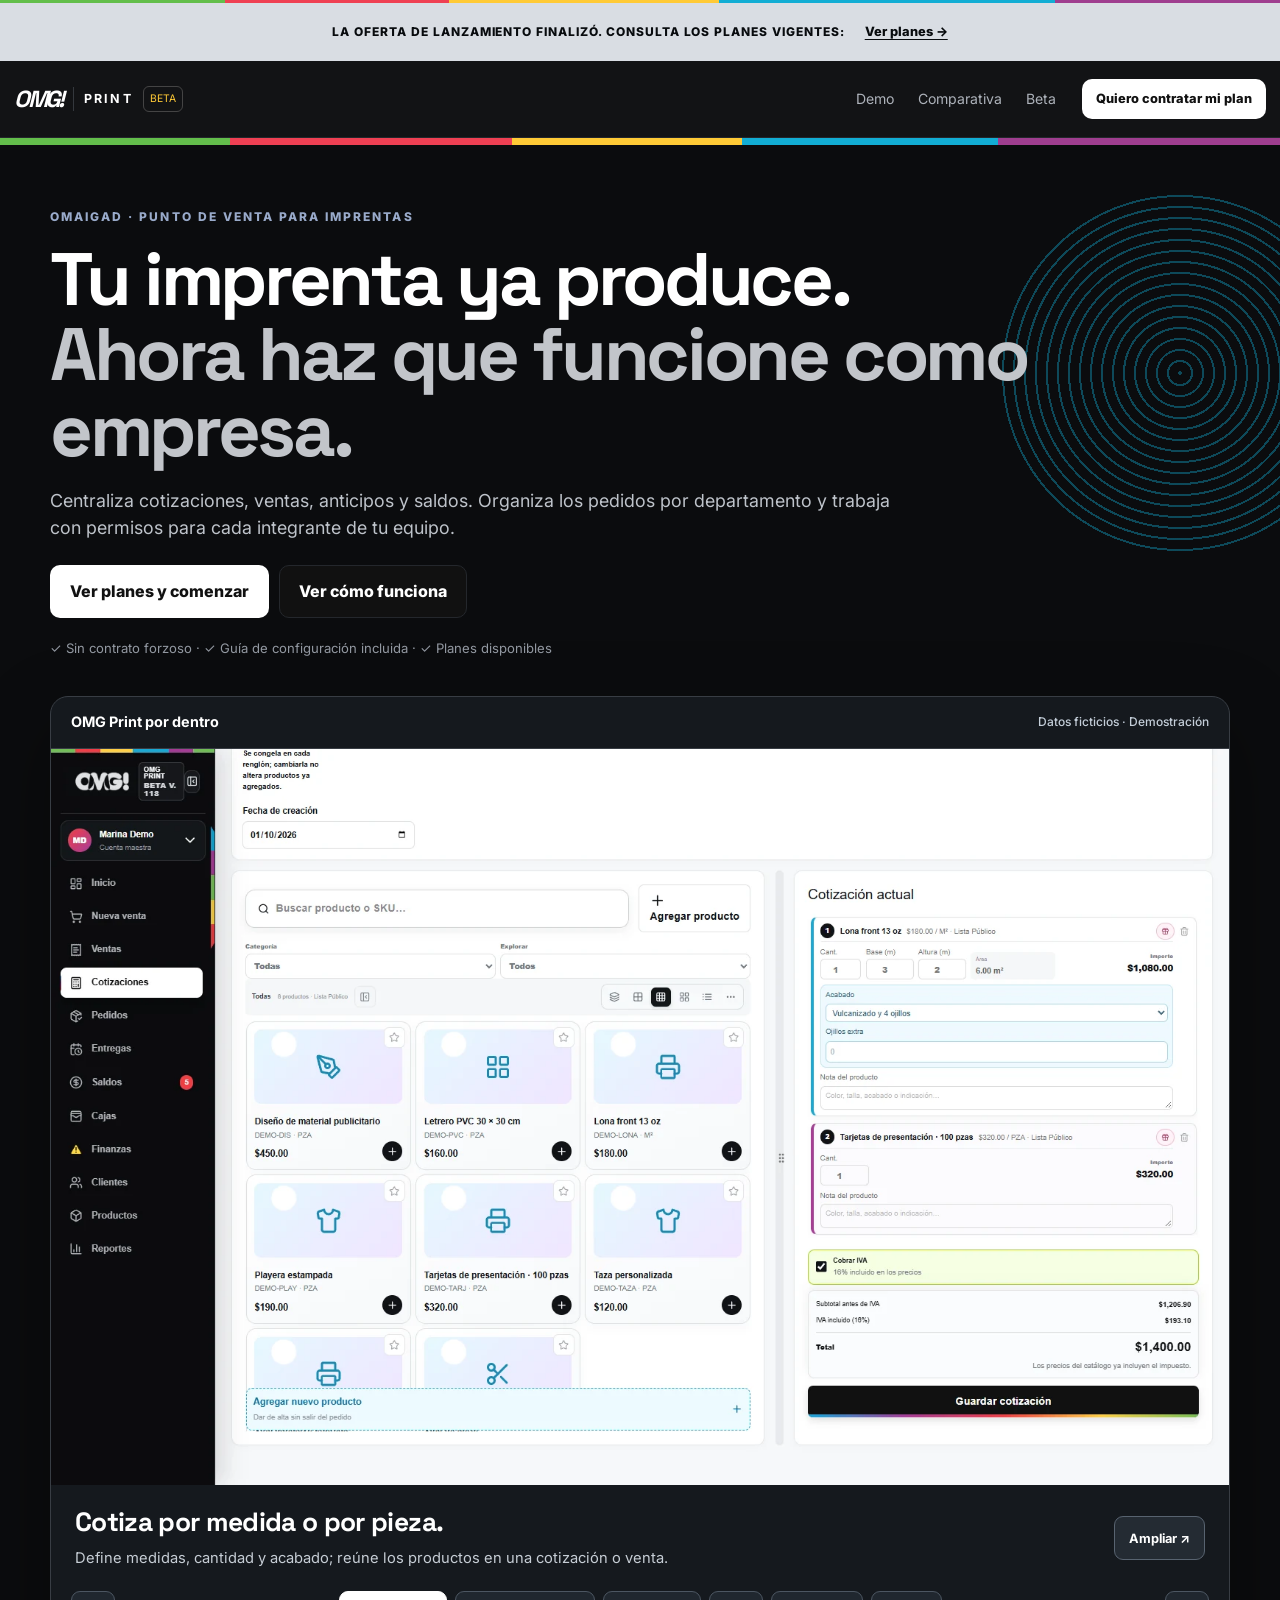
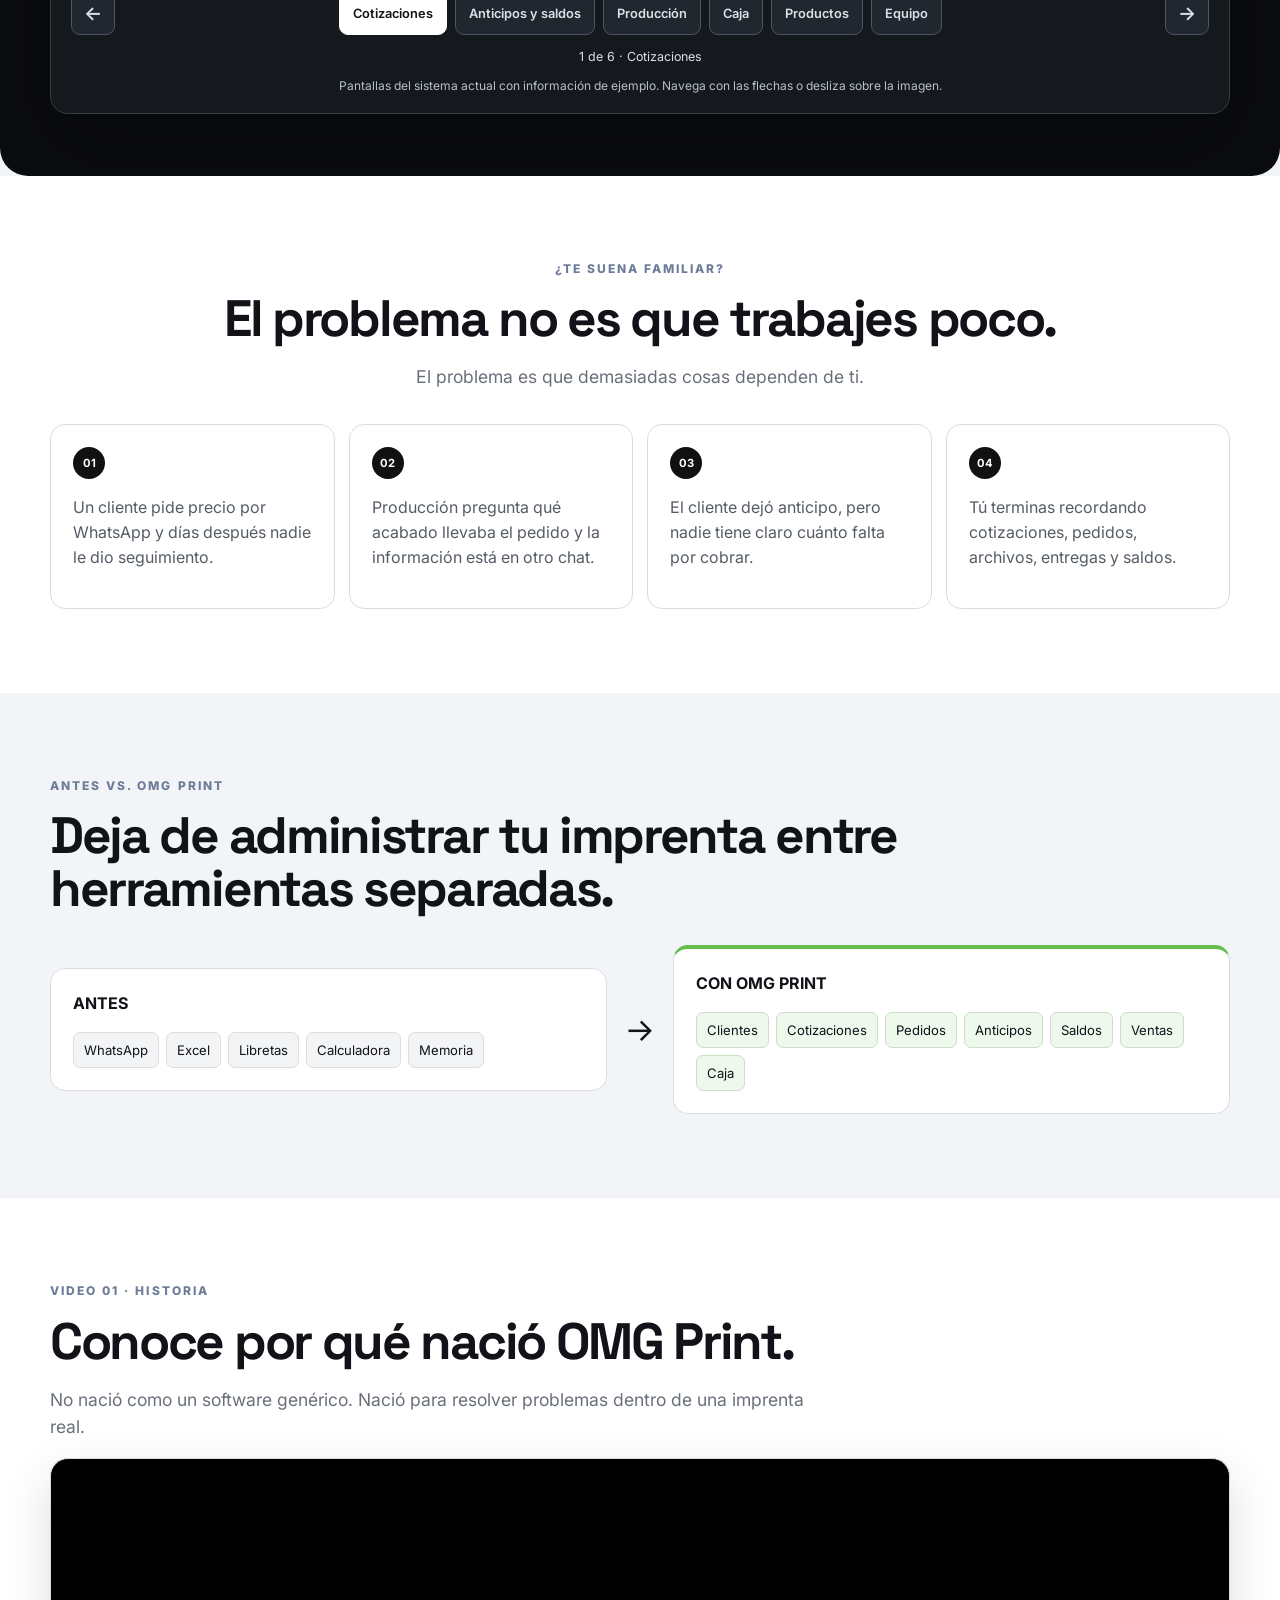
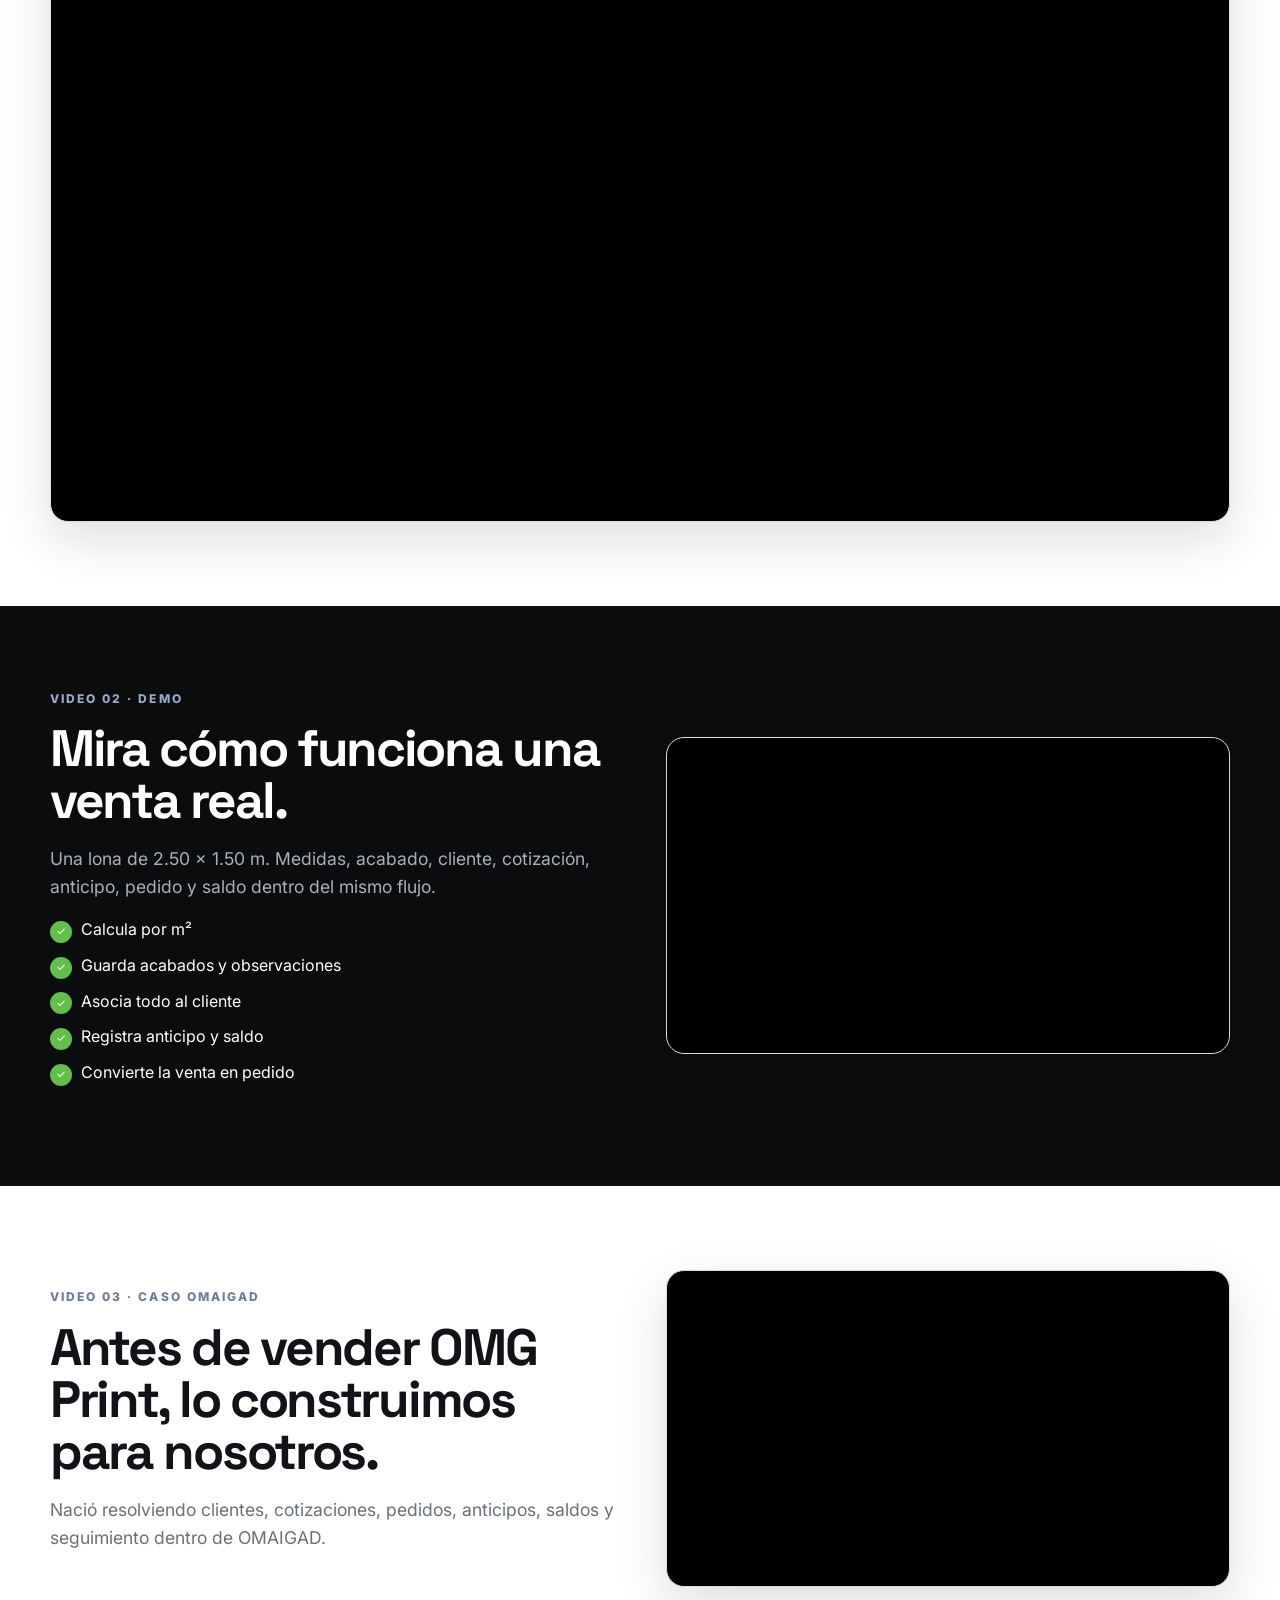
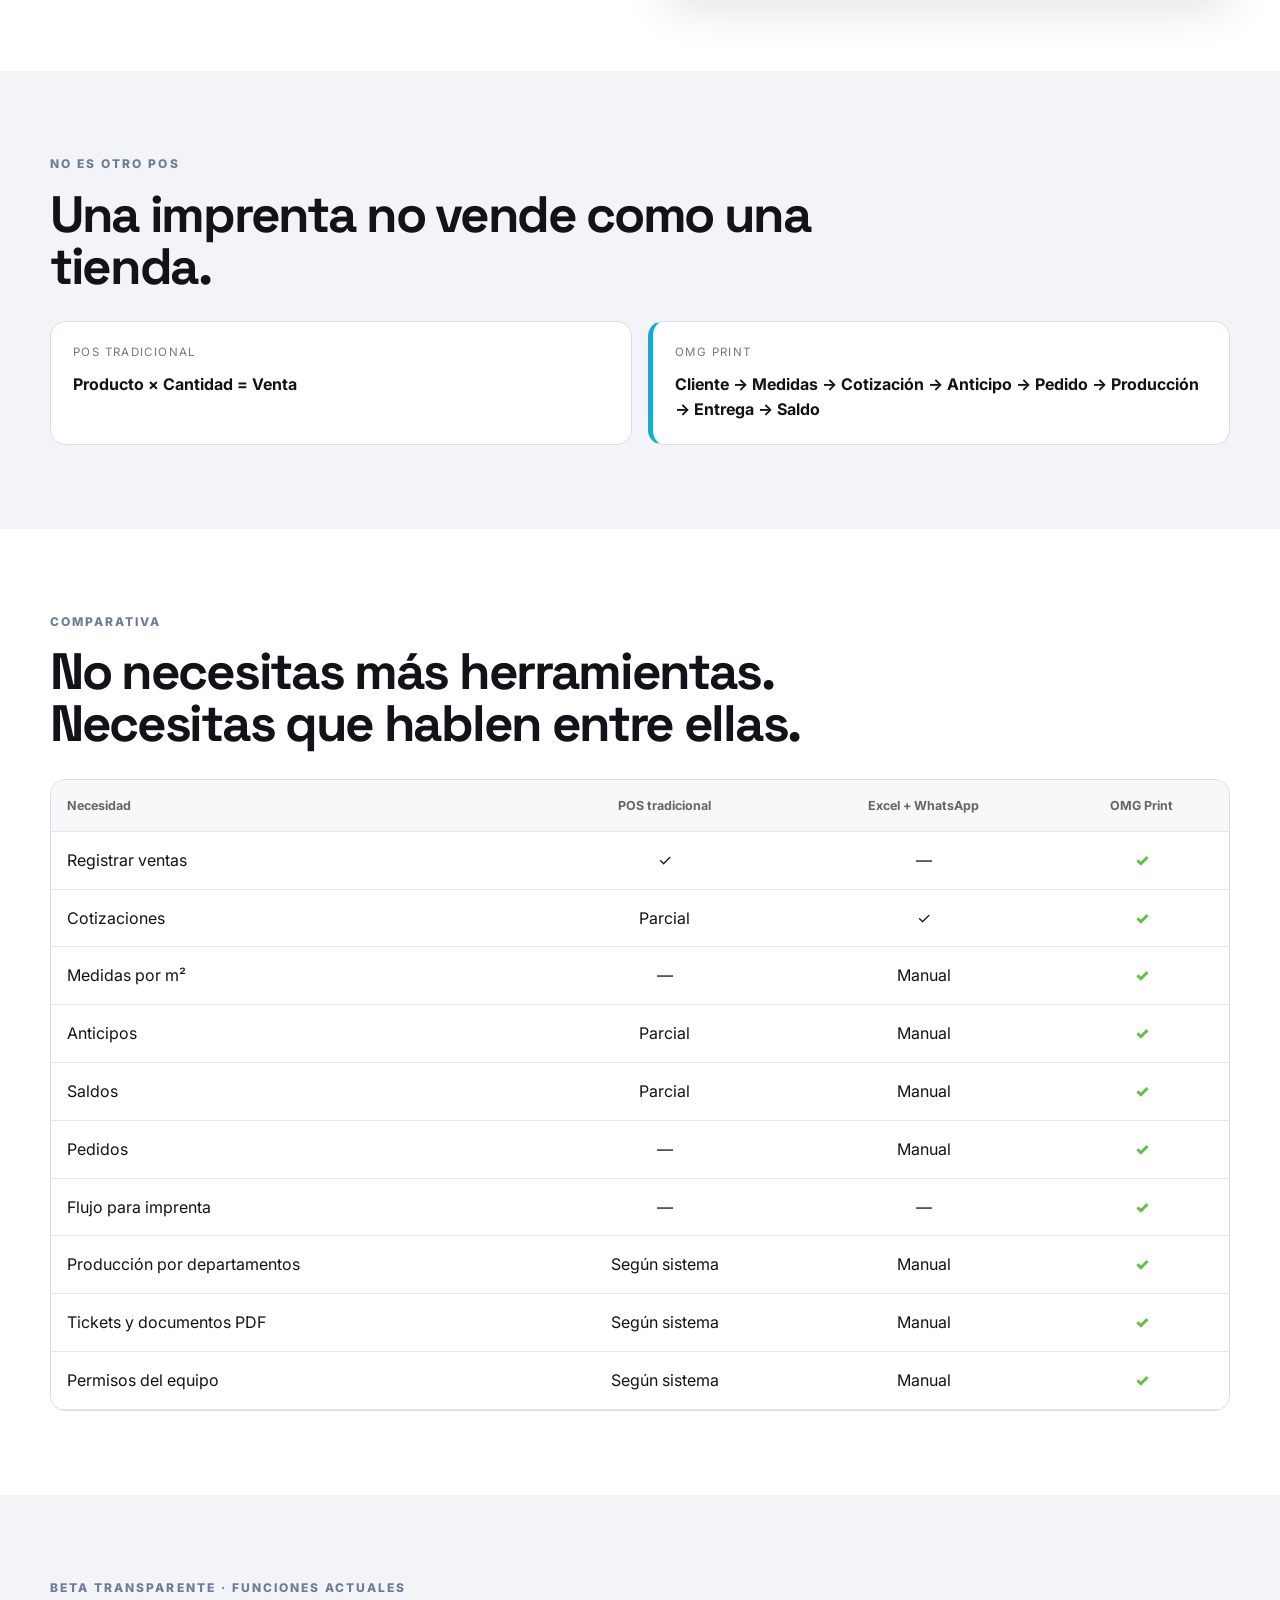
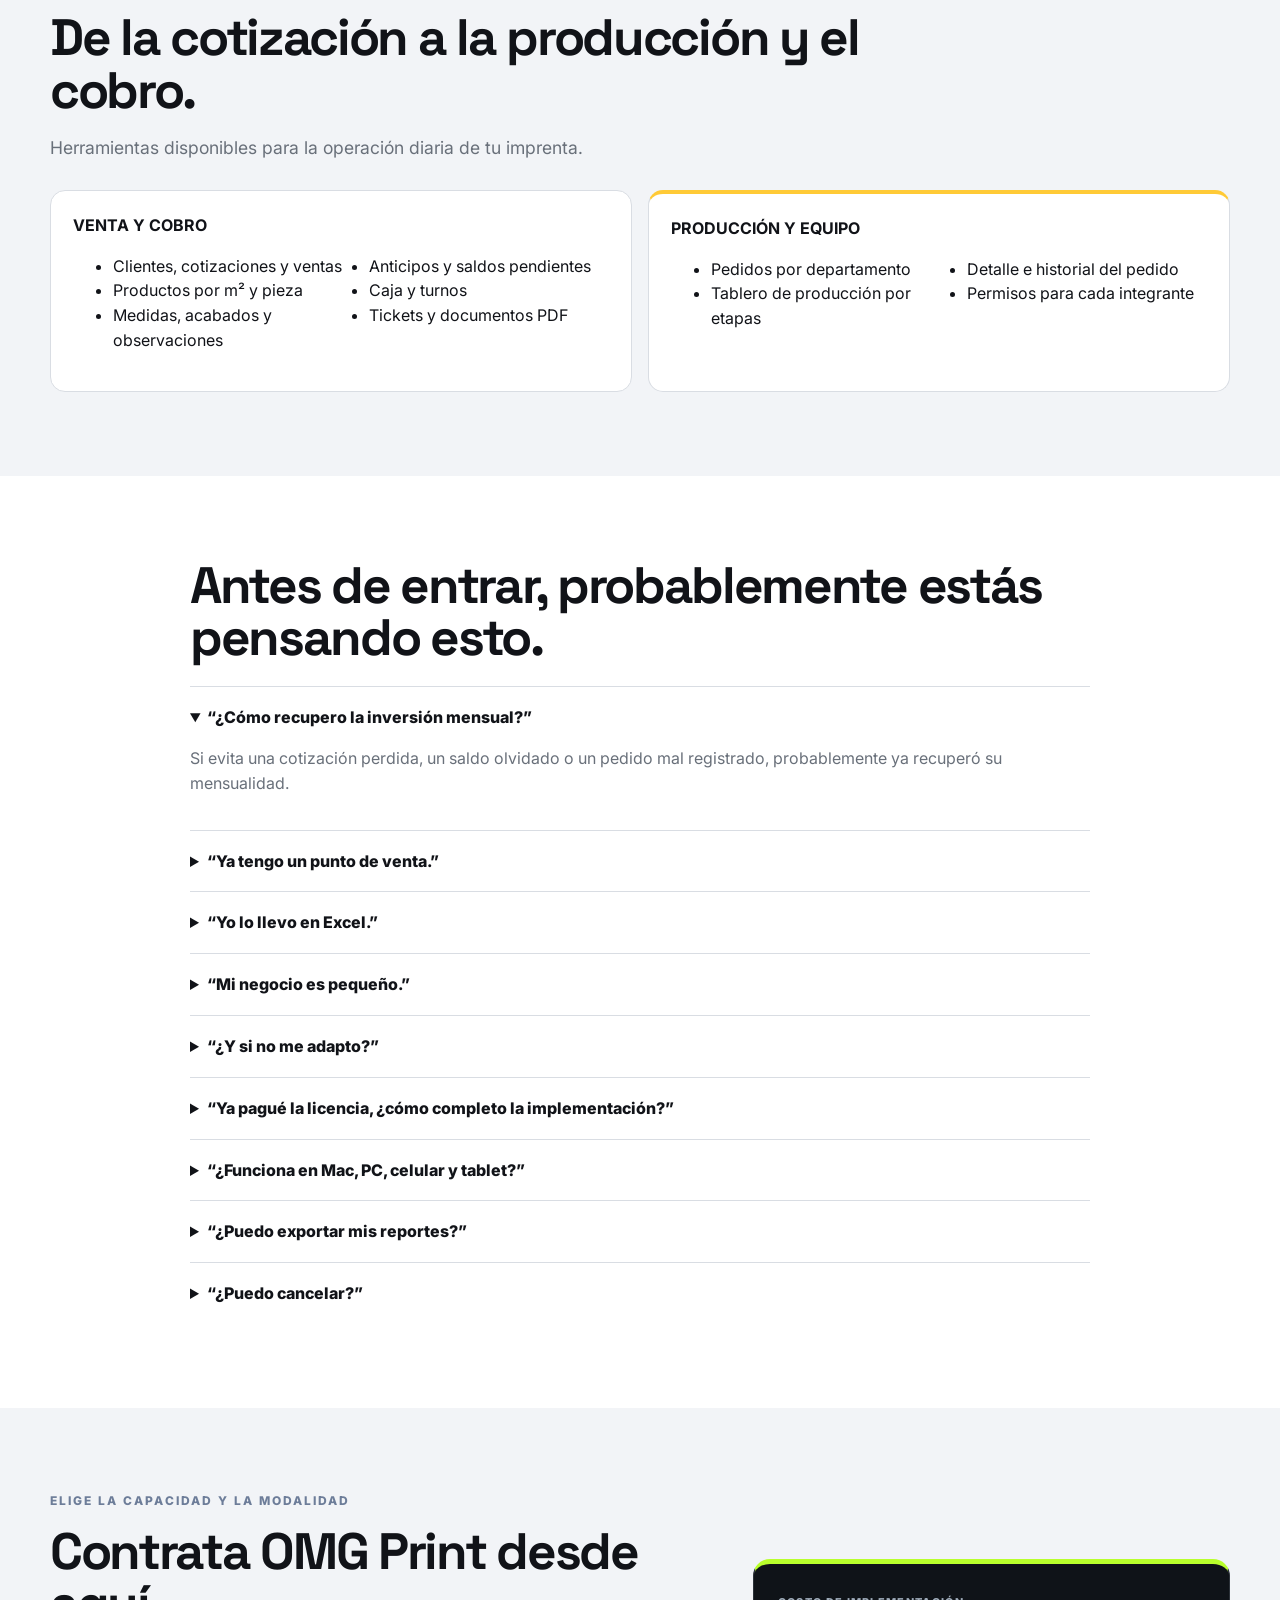
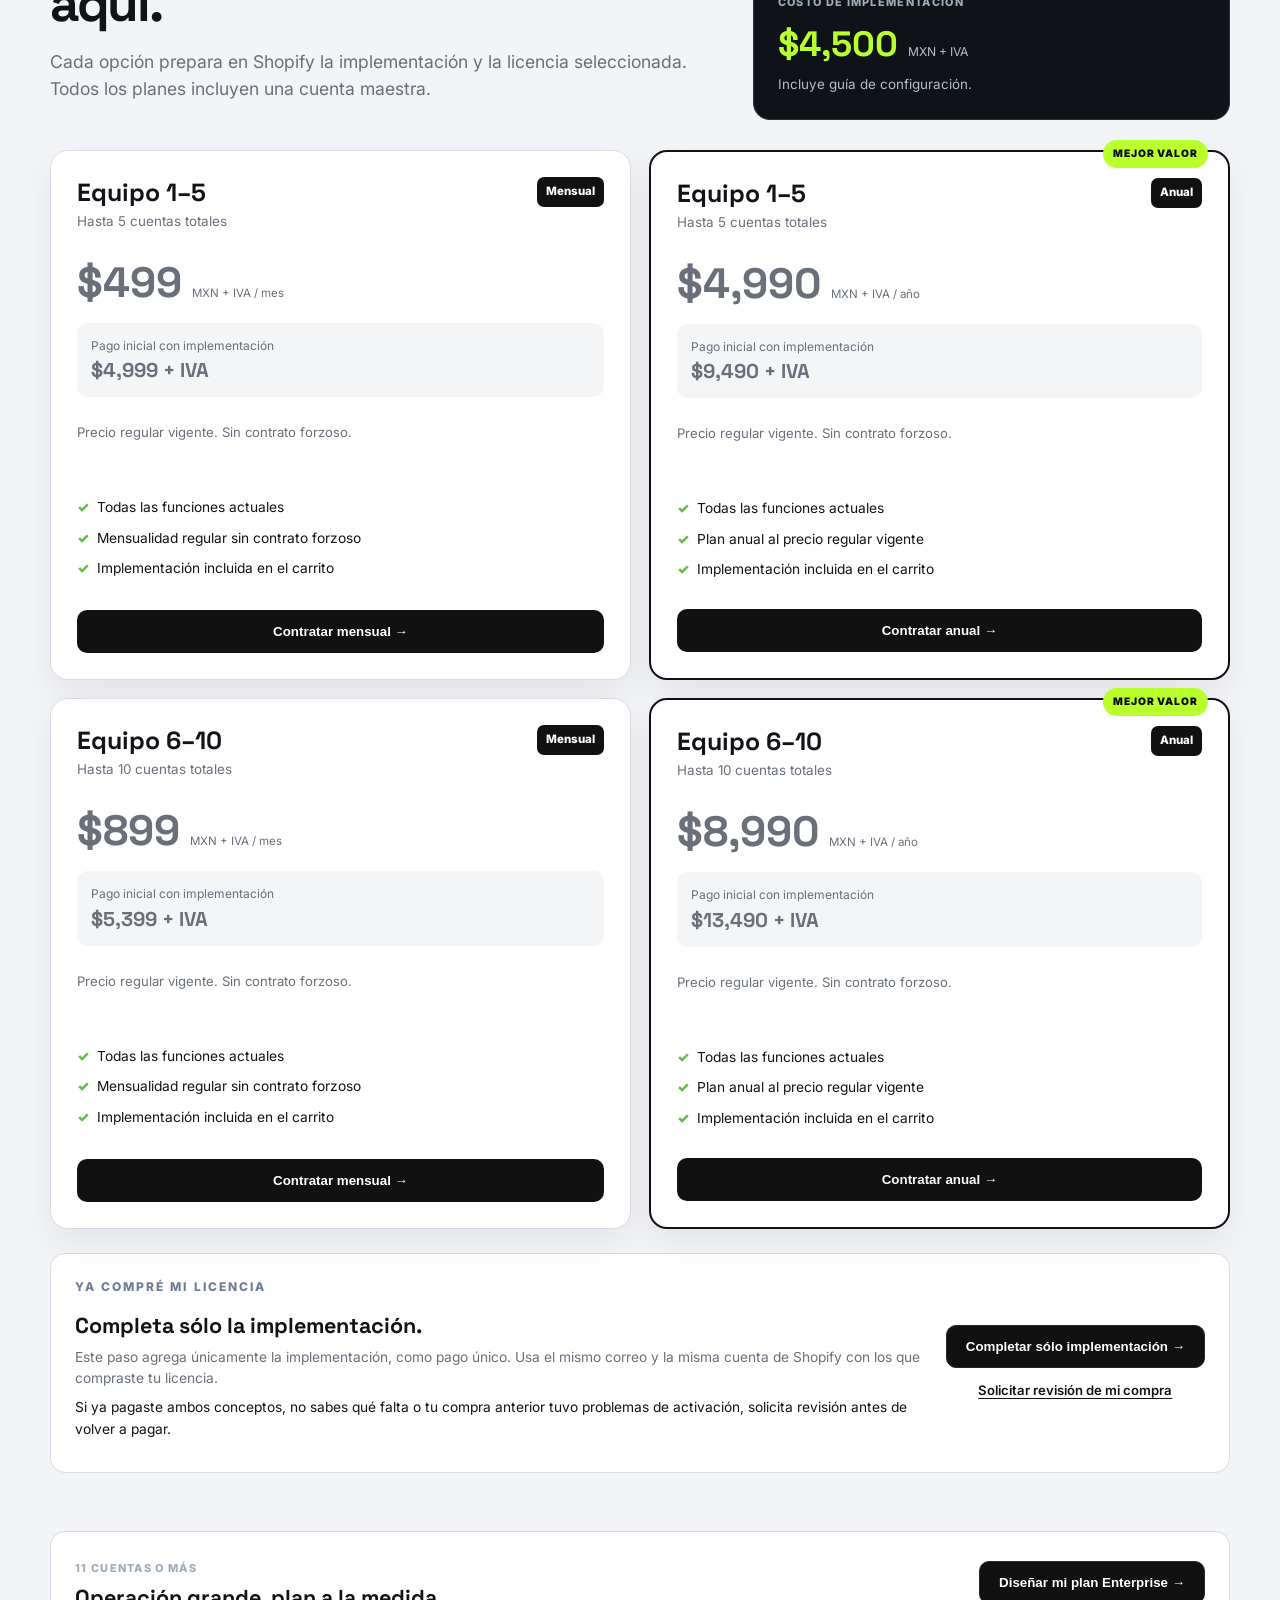
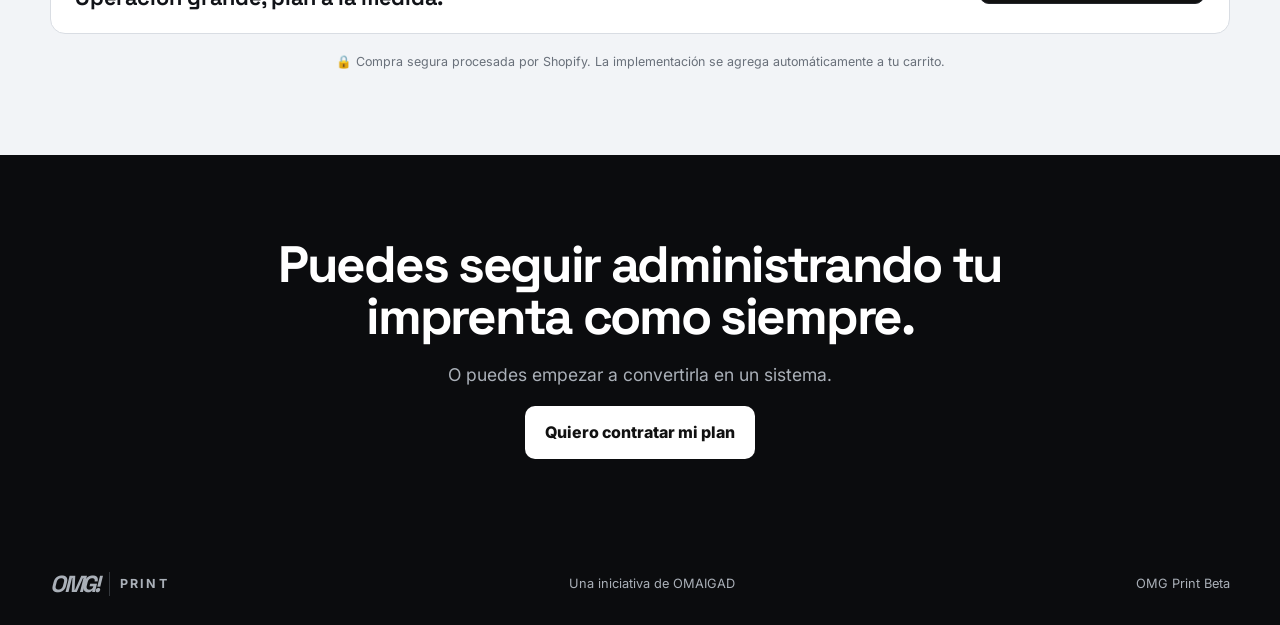
==== commit f357c500: "docs: add verified device compatibility and report export FAQs" ====
--- a/index.html
+++ b/index.html
@@ -41,7 +41,7 @@
 <section class="section soft"><div class="wrap"><div class="kicker darkk">NO ES OTRO POS</div><h2>Una imprenta no vende como una tienda.</h2><div class="flows"><div class="card"><small>POS TRADICIONAL</small><strong>Producto × Cantidad = Venta</strong></div><div class="card cyan"><small>OMG PRINT</small><strong>Cliente → Medidas → Cotización → Anticipo → Pedido → Producción → Entrega → Saldo</strong></div></div></div></section>
 <section id="comparativa" class="section white"><div class="wrap"><div class="kicker darkk">COMPARATIVA</div><h2>No necesitas más herramientas. Necesitas que hablen entre ellas.</h2><div class="tablewrap"><table><thead><tr><th>Necesidad</th><th>POS tradicional</th><th>Excel + WhatsApp</th><th>OMG Print</th></tr></thead><tbody><tr><td>Registrar ventas</td><td>✓</td><td>—</td><td class="yes">✓</td></tr><tr><td>Cotizaciones</td><td>Parcial</td><td>✓</td><td class="yes">✓</td></tr><tr><td>Medidas por m²</td><td>—</td><td>Manual</td><td class="yes">✓</td></tr><tr><td>Anticipos</td><td>Parcial</td><td>Manual</td><td class="yes">✓</td></tr><tr><td>Saldos</td><td>Parcial</td><td>Manual</td><td class="yes">✓</td></tr><tr><td>Pedidos</td><td>—</td><td>Manual</td><td class="yes">✓</td></tr><tr><td>Flujo para imprenta</td><td>—</td><td>—</td><td class="yes">✓</td></tr><tr><td>Producción por departamentos</td><td>Según sistema</td><td>Manual</td><td class="yes">✓</td></tr><tr><td>Tickets y documentos PDF</td><td>Según sistema</td><td>Manual</td><td class="yes">✓</td></tr><tr><td>Permisos del equipo</td><td>Según sistema</td><td>Manual</td><td class="yes">✓</td></tr></tbody></table></div></div></section>
 <section id="beta" class="section soft"><div class="wrap"><div class="kicker darkk">BETA TRANSPARENTE · FUNCIONES ACTUALES</div><h2>De la cotización a la producción y el cobro.</h2><p class="sub">Herramientas disponibles para la operación diaria de tu imprenta.</p><div class="road"><div class="card"><strong>VENTA Y COBRO</strong><ul><li>Clientes, cotizaciones y ventas</li><li>Productos por m² y pieza</li><li>Medidas, acabados y observaciones</li><li>Anticipos y saldos pendientes</li><li>Caja y turnos</li><li>Tickets y documentos PDF</li></ul></div><div class="card yellow"><strong>PRODUCCIÓN Y EQUIPO</strong><ul><li>Pedidos por departamento</li><li>Tablero de producción por etapas</li><li>Detalle e historial del pedido</li><li>Permisos para cada integrante</li></ul></div></div></div></section>
-<section class="section white"><div class="wrap faq"><h2>Antes de entrar, probablemente estás pensando esto.</h2><details open><summary>“¿Cómo recupero la inversión mensual?”</summary><p>Si evita una cotización perdida, un saldo olvidado o un pedido mal registrado, probablemente ya recuperó su mensualidad.</p></details><details><summary>“Ya tengo un punto de venta.”</summary><p>Si solo necesitas cobrar productos, quizá no necesites cambiarlo. OMG Print tiene sentido cuando además quieres controlar cotizaciones, medidas, pedidos, anticipos y saldos.</p></details><details><summary>“Yo lo llevo en Excel.”</summary><p>Excel funciona muy bien. El problema aparece cuando la información de clientes, caja, pedidos y empleados queda repartida entre Excel, WhatsApp y otras herramientas.</p></details><details><summary>“Mi negocio es pequeño.”</summary><p>Precisamente. Cuando el equipo es pequeño, cada hora del dueño importa más.</p></details><details><summary>“¿Y si no me adapto?”</summary><p>La implementación incluye una guía de configuración para preparar correctamente tu empresa y sus accesos.</p></details><details><summary>“Ya pagué la licencia, ¿cómo completo la implementación?”</summary><p>Si sólo te falta ese pago, <a class="setup-recovery-link" href="#completar-implementacion">completa únicamente la implementación</a> con el mismo correo y la misma cuenta de Shopify de tu licencia. Si ya pagaste ambos conceptos, no sabes qué falta o tu compra anterior tuvo problemas de activación, solicita revisión antes de volver a pagar.</p></details><details><summary>“¿Puedo cancelar?”</summary><p>Sí. No hay permanencia forzosa.</p></details></div></section>
+<section class="section white"><div class="wrap faq"><h2>Antes de entrar, probablemente estás pensando esto.</h2><details open><summary>“¿Cómo recupero la inversión mensual?”</summary><p>Si evita una cotización perdida, un saldo olvidado o un pedido mal registrado, probablemente ya recuperó su mensualidad.</p></details><details><summary>“Ya tengo un punto de venta.”</summary><p>Si solo necesitas cobrar productos, quizá no necesites cambiarlo. OMG Print tiene sentido cuando además quieres controlar cotizaciones, medidas, pedidos, anticipos y saldos.</p></details><details><summary>“Yo lo llevo en Excel.”</summary><p>Excel funciona muy bien. El problema aparece cuando la información de clientes, caja, pedidos y empleados queda repartida entre Excel, WhatsApp y otras herramientas.</p></details><details><summary>“Mi negocio es pequeño.”</summary><p>Precisamente. Cuando el equipo es pequeño, cada hora del dueño importa más.</p></details><details><summary>“¿Y si no me adapto?”</summary><p>La implementación incluye una guía de configuración para preparar correctamente tu empresa y sus accesos.</p></details><details><summary>“Ya pagué la licencia, ¿cómo completo la implementación?”</summary><p>Si sólo te falta ese pago, <a class="setup-recovery-link" href="#completar-implementacion">completa únicamente la implementación</a> con el mismo correo y la misma cuenta de Shopify de tu licencia. Si ya pagaste ambos conceptos, no sabes qué falta o tu compra anterior tuvo problemas de activación, solicita revisión antes de volver a pagar.</p></details><details><summary>“¿Funciona en Mac, PC, celular y tablet?”</summary><p>Sí. Puedes usar OMG Print en línea desde el navegador de una Mac, PC, celular o tablet, con conexión a internet. Al entrar a la misma empresa trabajas con sus mismos datos; las acciones disponibles dependen del rol y los permisos de cada usuario.</p></details><details><summary>“¿Puedo exportar mis reportes?”</summary><p>Sí. Puedes exportar reportes en Excel (.xlsx) y PDF, según el rol y los permisos de exportación de tu cuenta.</p></details><details><summary>“¿Puedo cancelar?”</summary><p>Sí. No hay permanencia forzosa.</p></details></div></section>
 <section id="planes" class="section soft plans-section"><div class="wrap"><div class="plans-heading"><div><div class="kicker darkk">ELIGE LA CAPACIDAD Y LA MODALIDAD</div><h2>Contrata OMG Print desde aquí.</h2><p class="sub">Cada opción prepara en Shopify la implementación y la licencia seleccionada. Todos los planes incluyen una cuenta maestra.</p></div><div class="setup-summary"><small>COSTO DE IMPLEMENTACIÓN</small><div><s id="setupRegular">$4,500</s><strong id="setupCurrent">$2,500</strong><span>MXN + IVA</span></div><p>Incluye guía de configuración.</p></div></div>
 <div class="plans-grid">
 <article class="plan-card"><div class="plan-top"><div><h3>Equipo 1–5</h3><p>Hasta 5 cuentas totales</p></div><em>Mensual</em></div><div class="plan-price"><s>$499</s><strong data-promo-price>$299</strong><span>MXN + IVA / mes</span></div><div class="plan-total"><span>Pago inicial con implementación</span><s>$4,999</s><b data-promo-total>$2,799 + IVA</b></div><p class="plan-note">$299/mes durante los primeros 12 pagos. Después, $499/mes.</p><ul><li>Todas las funciones actuales</li><li data-regular-text="Mensualidad regular sin contrato forzoso">Descuento mensual durante 12 pagos</li><li>Implementación incluida en el carrito</li></ul><button class="btn plan-button" type="button" data-plan="basic-monthly">Contratar mensual →</button></article>
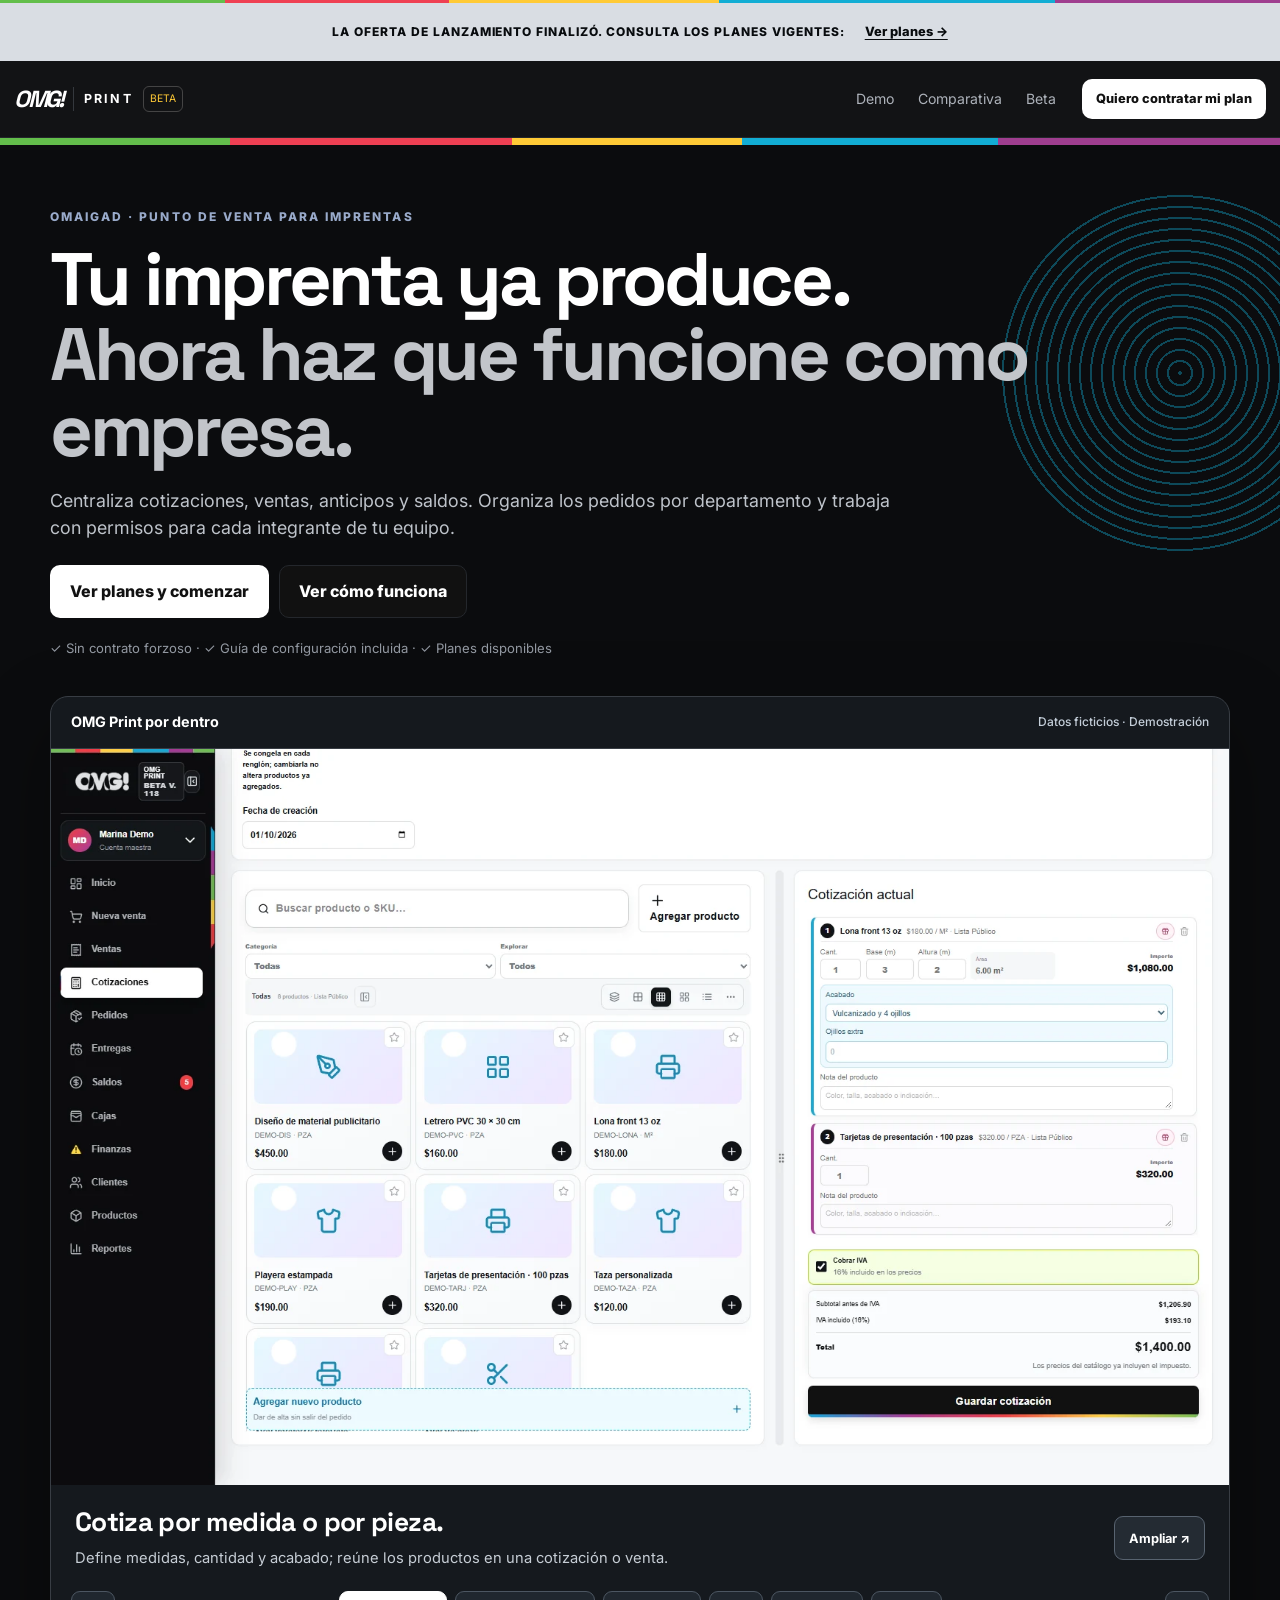
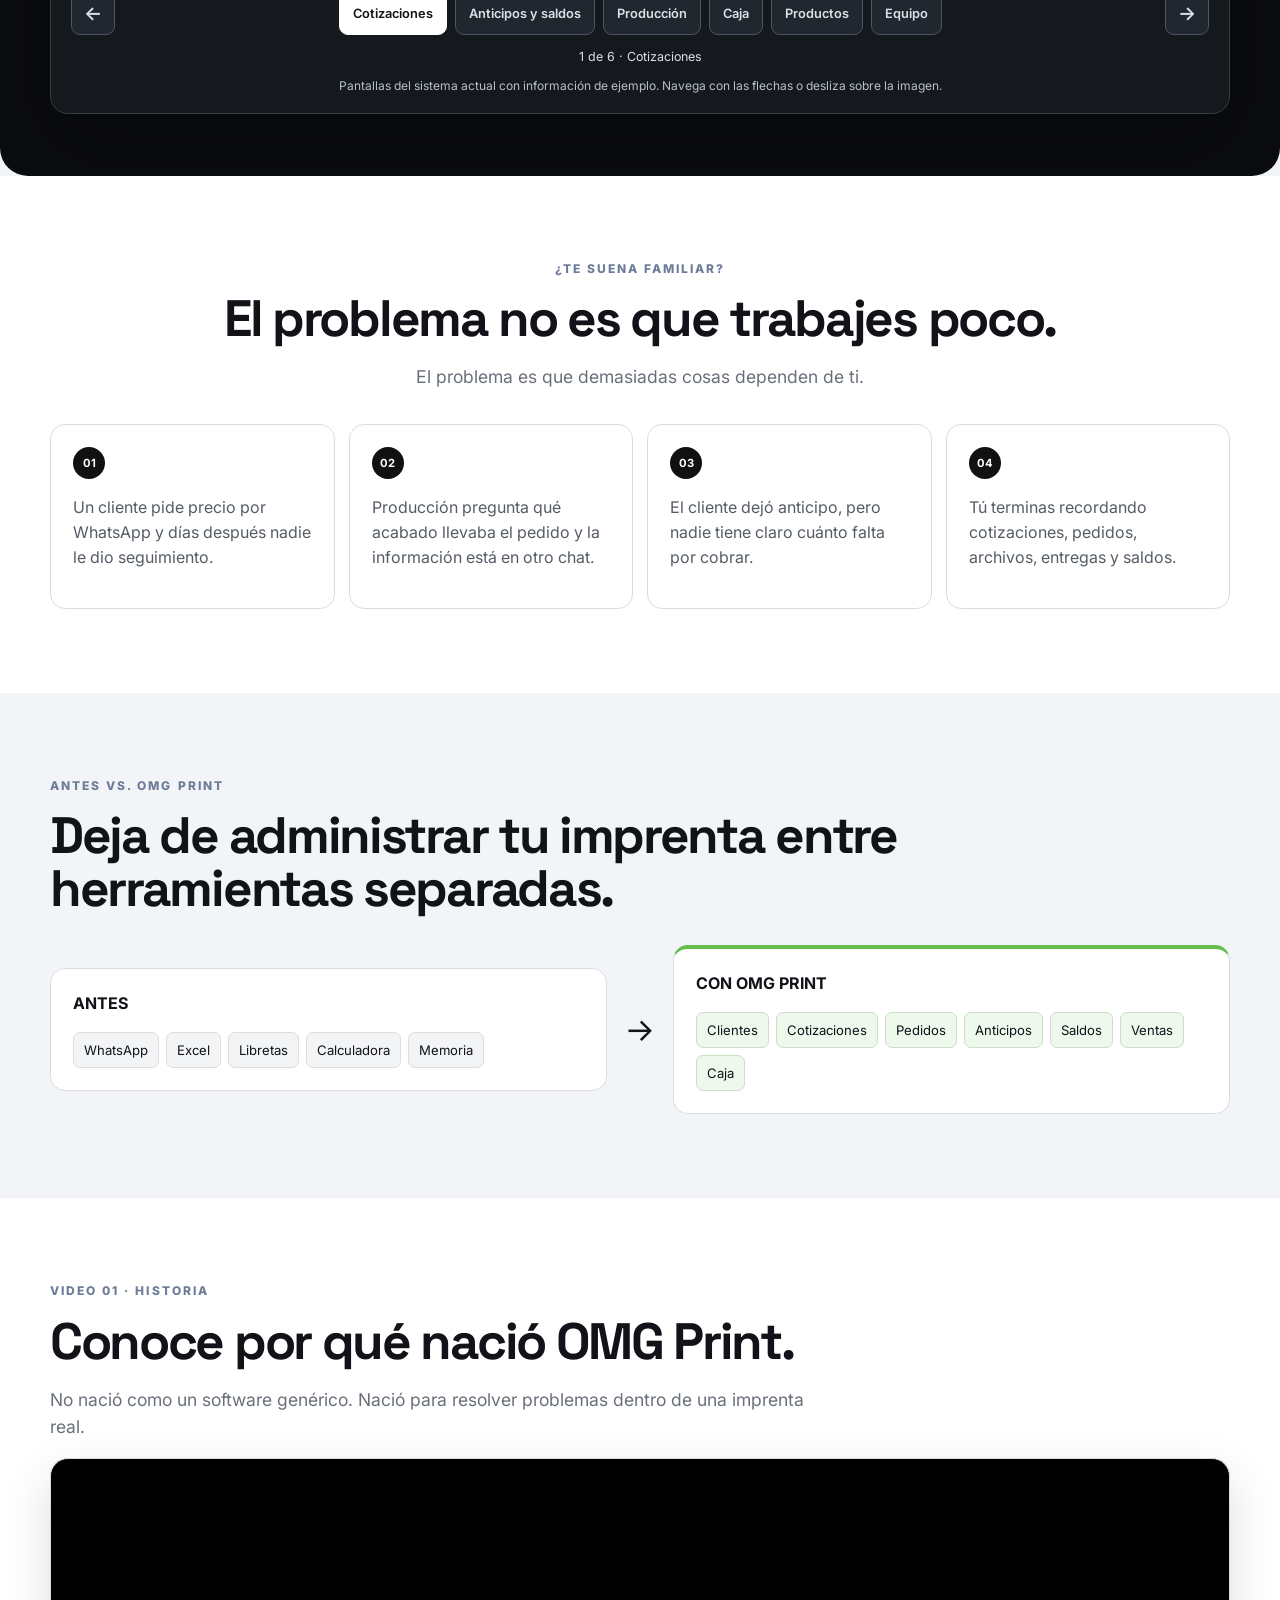
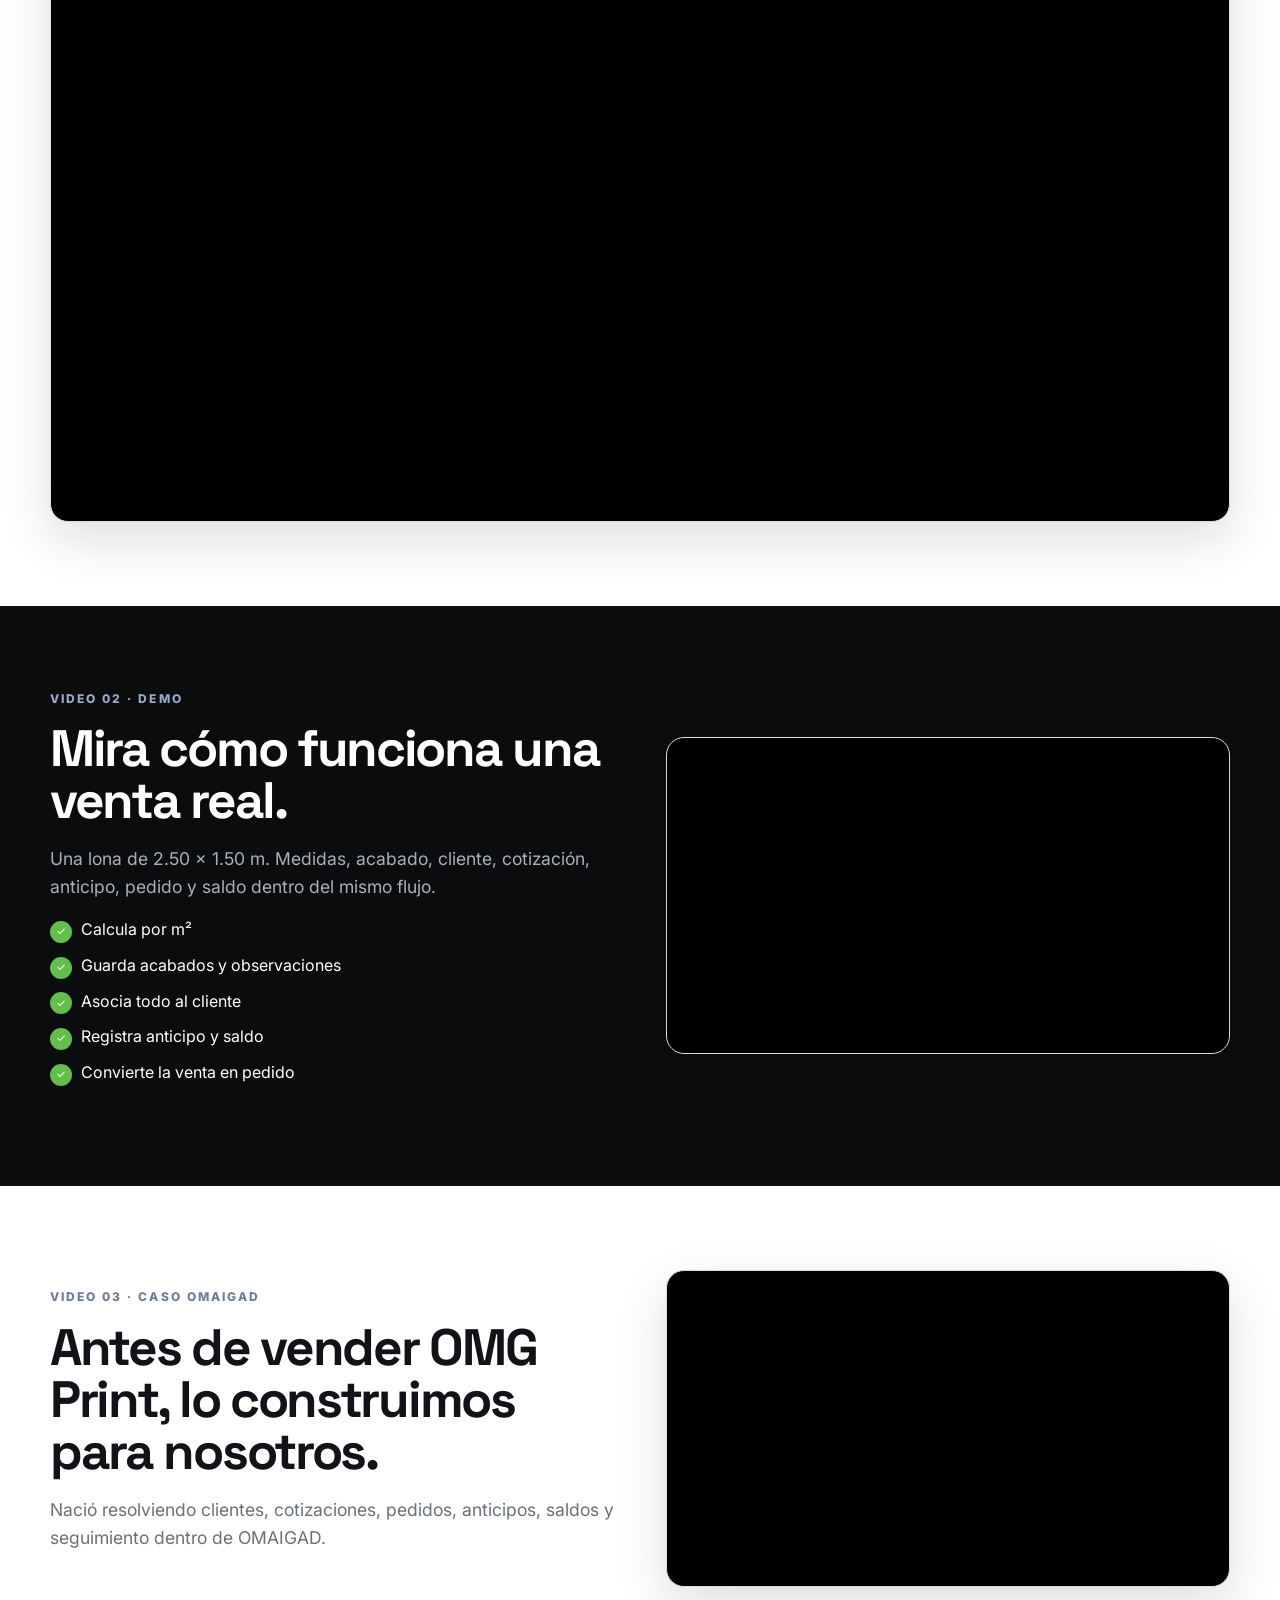
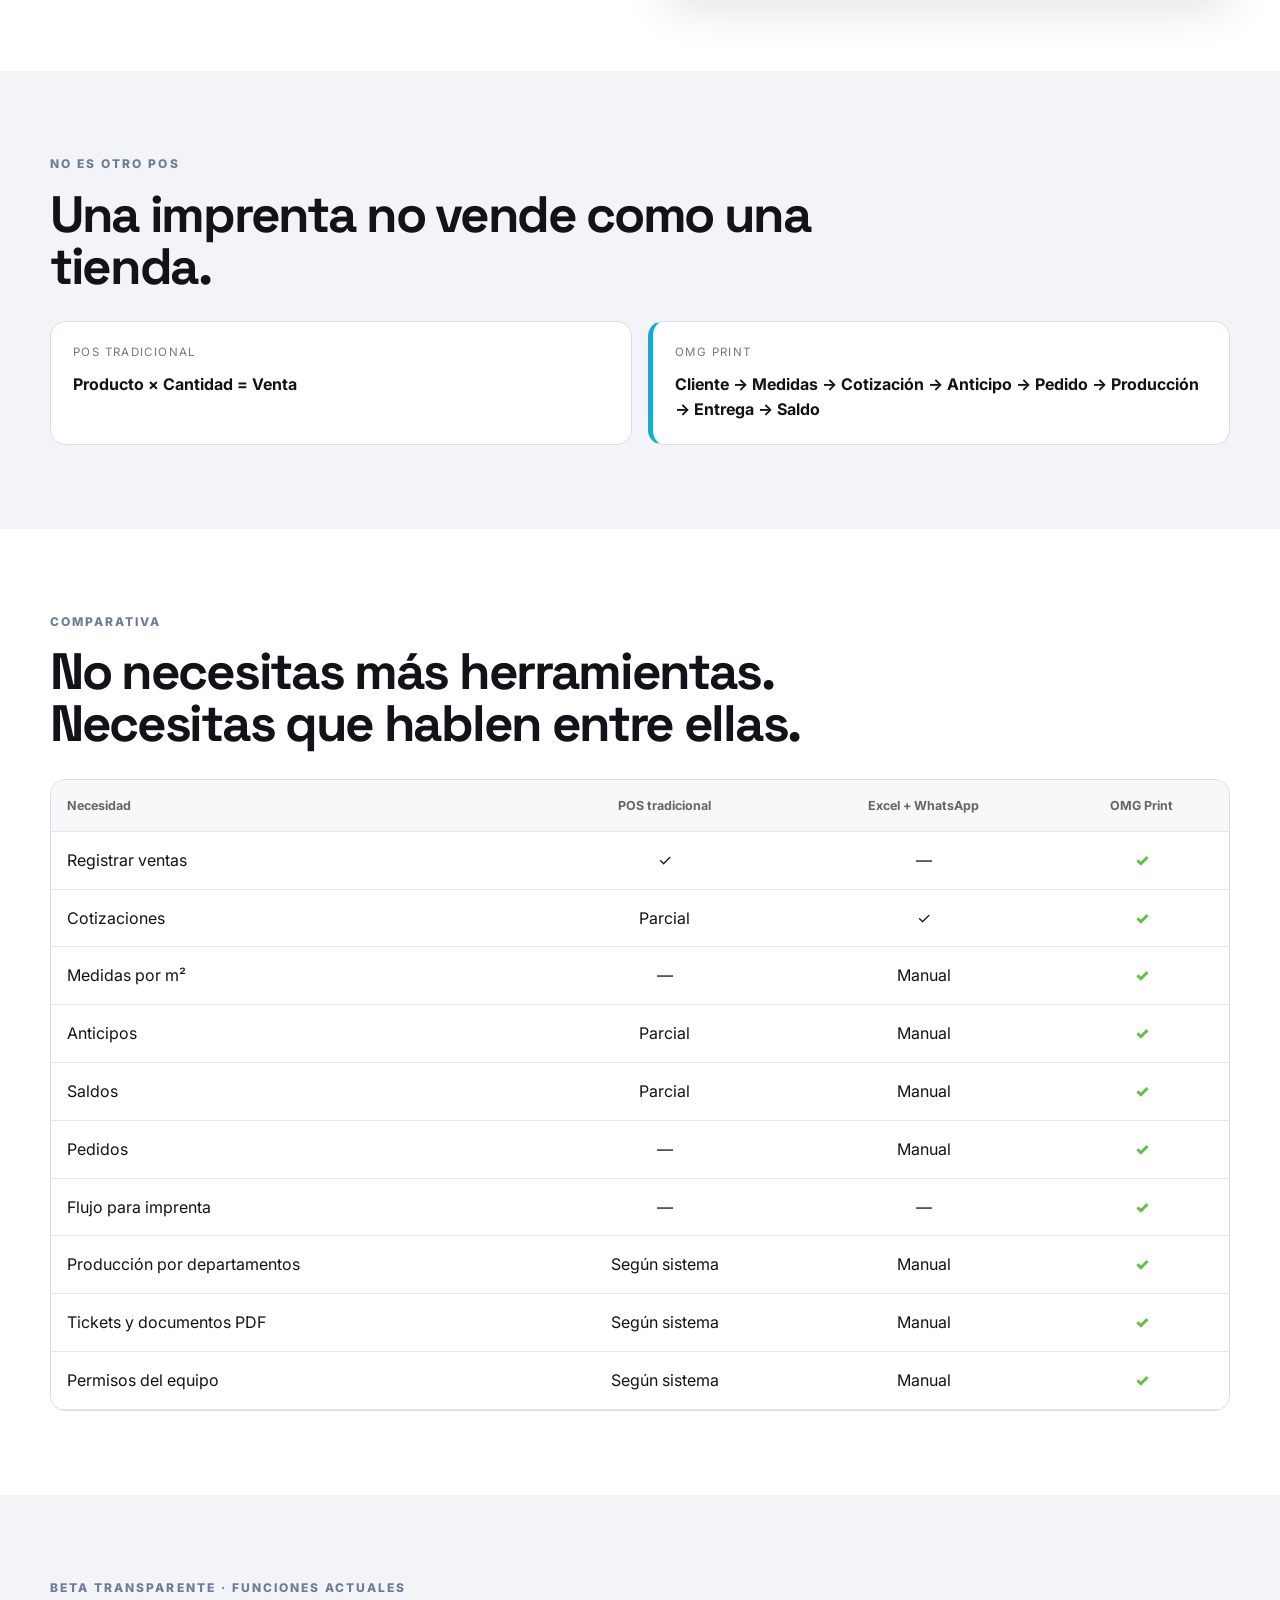
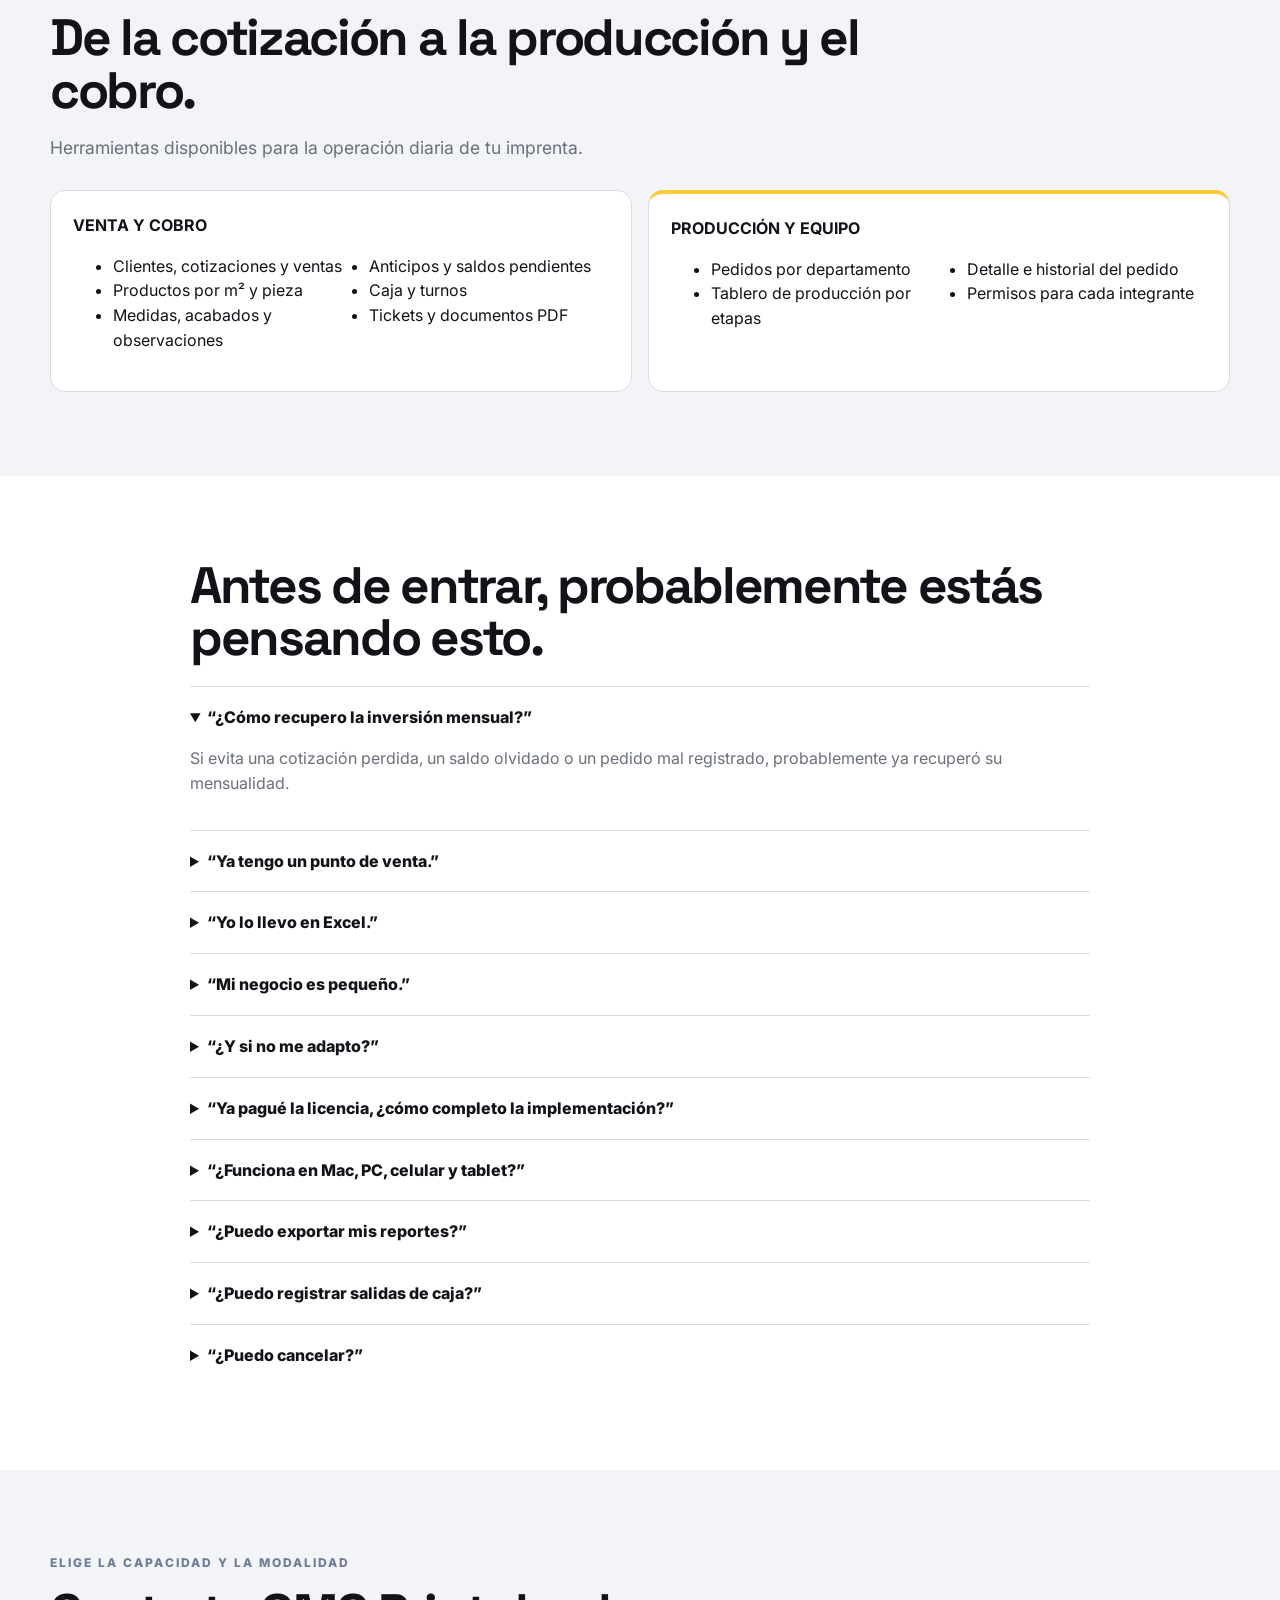
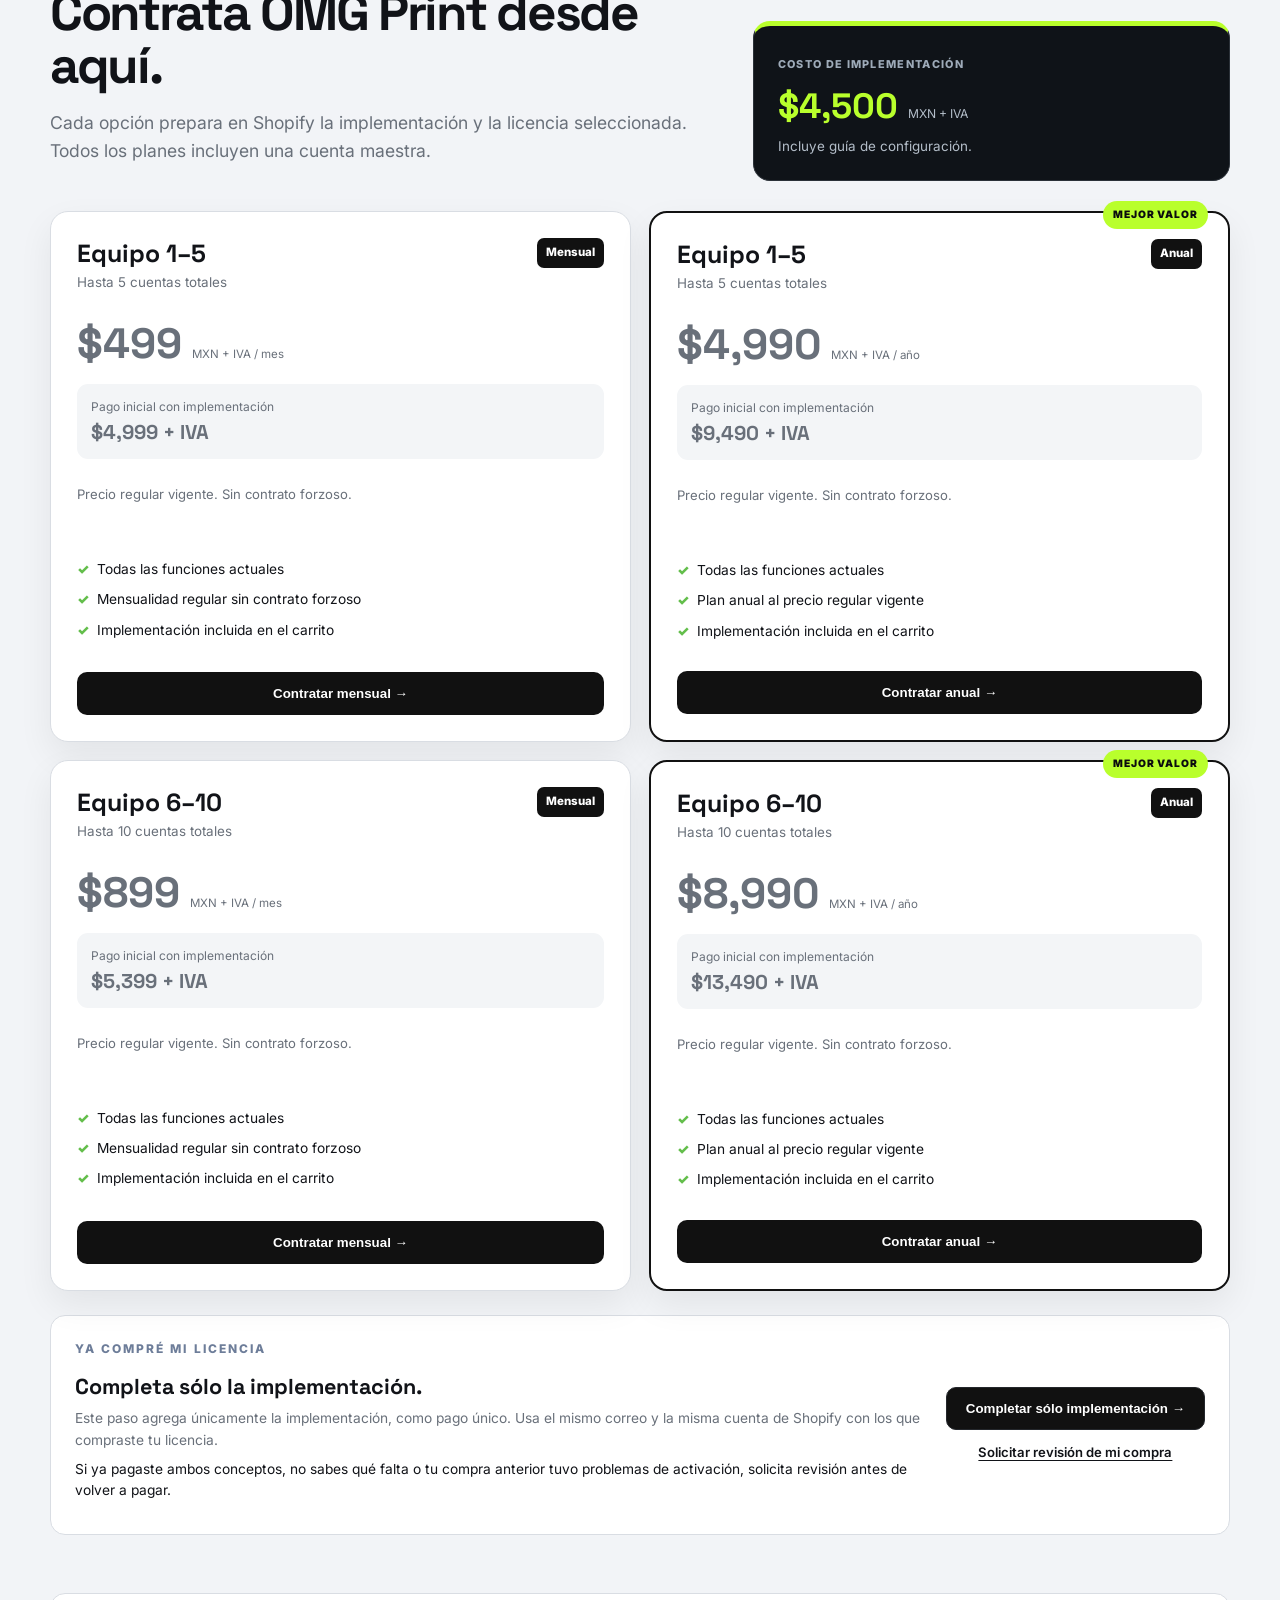
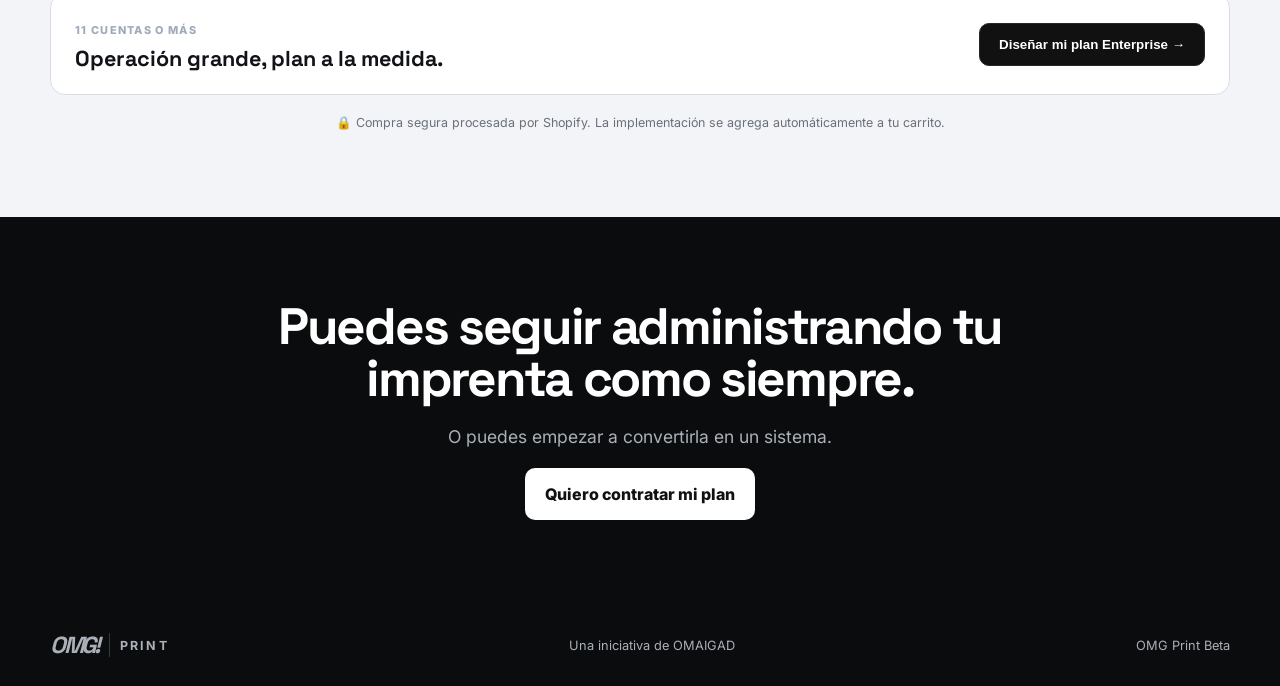
==== commit 6149a9b7: "docs: add verified cash exit FAQ" ====
--- a/index.html
+++ b/index.html
@@ -41,7 +41,7 @@
 <section class="section soft"><div class="wrap"><div class="kicker darkk">NO ES OTRO POS</div><h2>Una imprenta no vende como una tienda.</h2><div class="flows"><div class="card"><small>POS TRADICIONAL</small><strong>Producto × Cantidad = Venta</strong></div><div class="card cyan"><small>OMG PRINT</small><strong>Cliente → Medidas → Cotización → Anticipo → Pedido → Producción → Entrega → Saldo</strong></div></div></div></section>
 <section id="comparativa" class="section white"><div class="wrap"><div class="kicker darkk">COMPARATIVA</div><h2>No necesitas más herramientas. Necesitas que hablen entre ellas.</h2><div class="tablewrap"><table><thead><tr><th>Necesidad</th><th>POS tradicional</th><th>Excel + WhatsApp</th><th>OMG Print</th></tr></thead><tbody><tr><td>Registrar ventas</td><td>✓</td><td>—</td><td class="yes">✓</td></tr><tr><td>Cotizaciones</td><td>Parcial</td><td>✓</td><td class="yes">✓</td></tr><tr><td>Medidas por m²</td><td>—</td><td>Manual</td><td class="yes">✓</td></tr><tr><td>Anticipos</td><td>Parcial</td><td>Manual</td><td class="yes">✓</td></tr><tr><td>Saldos</td><td>Parcial</td><td>Manual</td><td class="yes">✓</td></tr><tr><td>Pedidos</td><td>—</td><td>Manual</td><td class="yes">✓</td></tr><tr><td>Flujo para imprenta</td><td>—</td><td>—</td><td class="yes">✓</td></tr><tr><td>Producción por departamentos</td><td>Según sistema</td><td>Manual</td><td class="yes">✓</td></tr><tr><td>Tickets y documentos PDF</td><td>Según sistema</td><td>Manual</td><td class="yes">✓</td></tr><tr><td>Permisos del equipo</td><td>Según sistema</td><td>Manual</td><td class="yes">✓</td></tr></tbody></table></div></div></section>
 <section id="beta" class="section soft"><div class="wrap"><div class="kicker darkk">BETA TRANSPARENTE · FUNCIONES ACTUALES</div><h2>De la cotización a la producción y el cobro.</h2><p class="sub">Herramientas disponibles para la operación diaria de tu imprenta.</p><div class="road"><div class="card"><strong>VENTA Y COBRO</strong><ul><li>Clientes, cotizaciones y ventas</li><li>Productos por m² y pieza</li><li>Medidas, acabados y observaciones</li><li>Anticipos y saldos pendientes</li><li>Caja y turnos</li><li>Tickets y documentos PDF</li></ul></div><div class="card yellow"><strong>PRODUCCIÓN Y EQUIPO</strong><ul><li>Pedidos por departamento</li><li>Tablero de producción por etapas</li><li>Detalle e historial del pedido</li><li>Permisos para cada integrante</li></ul></div></div></div></section>
-<section class="section white"><div class="wrap faq"><h2>Antes de entrar, probablemente estás pensando esto.</h2><details open><summary>“¿Cómo recupero la inversión mensual?”</summary><p>Si evita una cotización perdida, un saldo olvidado o un pedido mal registrado, probablemente ya recuperó su mensualidad.</p></details><details><summary>“Ya tengo un punto de venta.”</summary><p>Si solo necesitas cobrar productos, quizá no necesites cambiarlo. OMG Print tiene sentido cuando además quieres controlar cotizaciones, medidas, pedidos, anticipos y saldos.</p></details><details><summary>“Yo lo llevo en Excel.”</summary><p>Excel funciona muy bien. El problema aparece cuando la información de clientes, caja, pedidos y empleados queda repartida entre Excel, WhatsApp y otras herramientas.</p></details><details><summary>“Mi negocio es pequeño.”</summary><p>Precisamente. Cuando el equipo es pequeño, cada hora del dueño importa más.</p></details><details><summary>“¿Y si no me adapto?”</summary><p>La implementación incluye una guía de configuración para preparar correctamente tu empresa y sus accesos.</p></details><details><summary>“Ya pagué la licencia, ¿cómo completo la implementación?”</summary><p>Si sólo te falta ese pago, <a class="setup-recovery-link" href="#completar-implementacion">completa únicamente la implementación</a> con el mismo correo y la misma cuenta de Shopify de tu licencia. Si ya pagaste ambos conceptos, no sabes qué falta o tu compra anterior tuvo problemas de activación, solicita revisión antes de volver a pagar.</p></details><details><summary>“¿Funciona en Mac, PC, celular y tablet?”</summary><p>Sí. Puedes usar OMG Print en línea desde el navegador de una Mac, PC, celular o tablet, con conexión a internet. Al entrar a la misma empresa trabajas con sus mismos datos; las acciones disponibles dependen del rol y los permisos de cada usuario.</p></details><details><summary>“¿Puedo exportar mis reportes?”</summary><p>Sí. Puedes exportar reportes en Excel (.xlsx) y PDF, según el rol y los permisos de exportación de tu cuenta.</p></details><details><summary>“¿Puedo cancelar?”</summary><p>Sí. No hay permanencia forzosa.</p></details></div></section>
+<section class="section white"><div class="wrap faq"><h2>Antes de entrar, probablemente estás pensando esto.</h2><details open><summary>“¿Cómo recupero la inversión mensual?”</summary><p>Si evita una cotización perdida, un saldo olvidado o un pedido mal registrado, probablemente ya recuperó su mensualidad.</p></details><details><summary>“Ya tengo un punto de venta.”</summary><p>Si solo necesitas cobrar productos, quizá no necesites cambiarlo. OMG Print tiene sentido cuando además quieres controlar cotizaciones, medidas, pedidos, anticipos y saldos.</p></details><details><summary>“Yo lo llevo en Excel.”</summary><p>Excel funciona muy bien. El problema aparece cuando la información de clientes, caja, pedidos y empleados queda repartida entre Excel, WhatsApp y otras herramientas.</p></details><details><summary>“Mi negocio es pequeño.”</summary><p>Precisamente. Cuando el equipo es pequeño, cada hora del dueño importa más.</p></details><details><summary>“¿Y si no me adapto?”</summary><p>La implementación incluye una guía de configuración para preparar correctamente tu empresa y sus accesos.</p></details><details><summary>“Ya pagué la licencia, ¿cómo completo la implementación?”</summary><p>Si sólo te falta ese pago, <a class="setup-recovery-link" href="#completar-implementacion">completa únicamente la implementación</a> con el mismo correo y la misma cuenta de Shopify de tu licencia. Si ya pagaste ambos conceptos, no sabes qué falta o tu compra anterior tuvo problemas de activación, solicita revisión antes de volver a pagar.</p></details><details><summary>“¿Funciona en Mac, PC, celular y tablet?”</summary><p>Sí. Puedes usar OMG Print en línea desde el navegador de una Mac, PC, celular o tablet, con conexión a internet. Al entrar a la misma empresa trabajas con sus mismos datos; las acciones disponibles dependen del rol y los permisos de cada usuario.</p></details><details><summary>“¿Puedo exportar mis reportes?”</summary><p>Sí. Puedes exportar reportes en Excel (.xlsx) y PDF, según el rol y los permisos de exportación de tu cuenta.</p></details><details><summary>“¿Puedo registrar salidas de caja?”</summary><p>Sí. Puedes registrar salidas manuales con concepto e importe en una caja autorizada, siempre que haya un turno abierto, permisos y saldo suficiente. Esta función registra movimientos del turno de caja. No incluye un módulo completo de egresos desde cualquier cuenta empresarial, nómina ni contabilidad.</p></details><details><summary>“¿Puedo cancelar?”</summary><p>Sí. No hay permanencia forzosa.</p></details></div></section>
 <section id="planes" class="section soft plans-section"><div class="wrap"><div class="plans-heading"><div><div class="kicker darkk">ELIGE LA CAPACIDAD Y LA MODALIDAD</div><h2>Contrata OMG Print desde aquí.</h2><p class="sub">Cada opción prepara en Shopify la implementación y la licencia seleccionada. Todos los planes incluyen una cuenta maestra.</p></div><div class="setup-summary"><small>COSTO DE IMPLEMENTACIÓN</small><div><s id="setupRegular">$4,500</s><strong id="setupCurrent">$2,500</strong><span>MXN + IVA</span></div><p>Incluye guía de configuración.</p></div></div>
 <div class="plans-grid">
 <article class="plan-card"><div class="plan-top"><div><h3>Equipo 1–5</h3><p>Hasta 5 cuentas totales</p></div><em>Mensual</em></div><div class="plan-price"><s>$499</s><strong data-promo-price>$299</strong><span>MXN + IVA / mes</span></div><div class="plan-total"><span>Pago inicial con implementación</span><s>$4,999</s><b data-promo-total>$2,799 + IVA</b></div><p class="plan-note">$299/mes durante los primeros 12 pagos. Después, $499/mes.</p><ul><li>Todas las funciones actuales</li><li data-regular-text="Mensualidad regular sin contrato forzoso">Descuento mensual durante 12 pagos</li><li>Implementación incluida en el carrito</li></ul><button class="btn plan-button" type="button" data-plan="basic-monthly">Contratar mensual →</button></article>
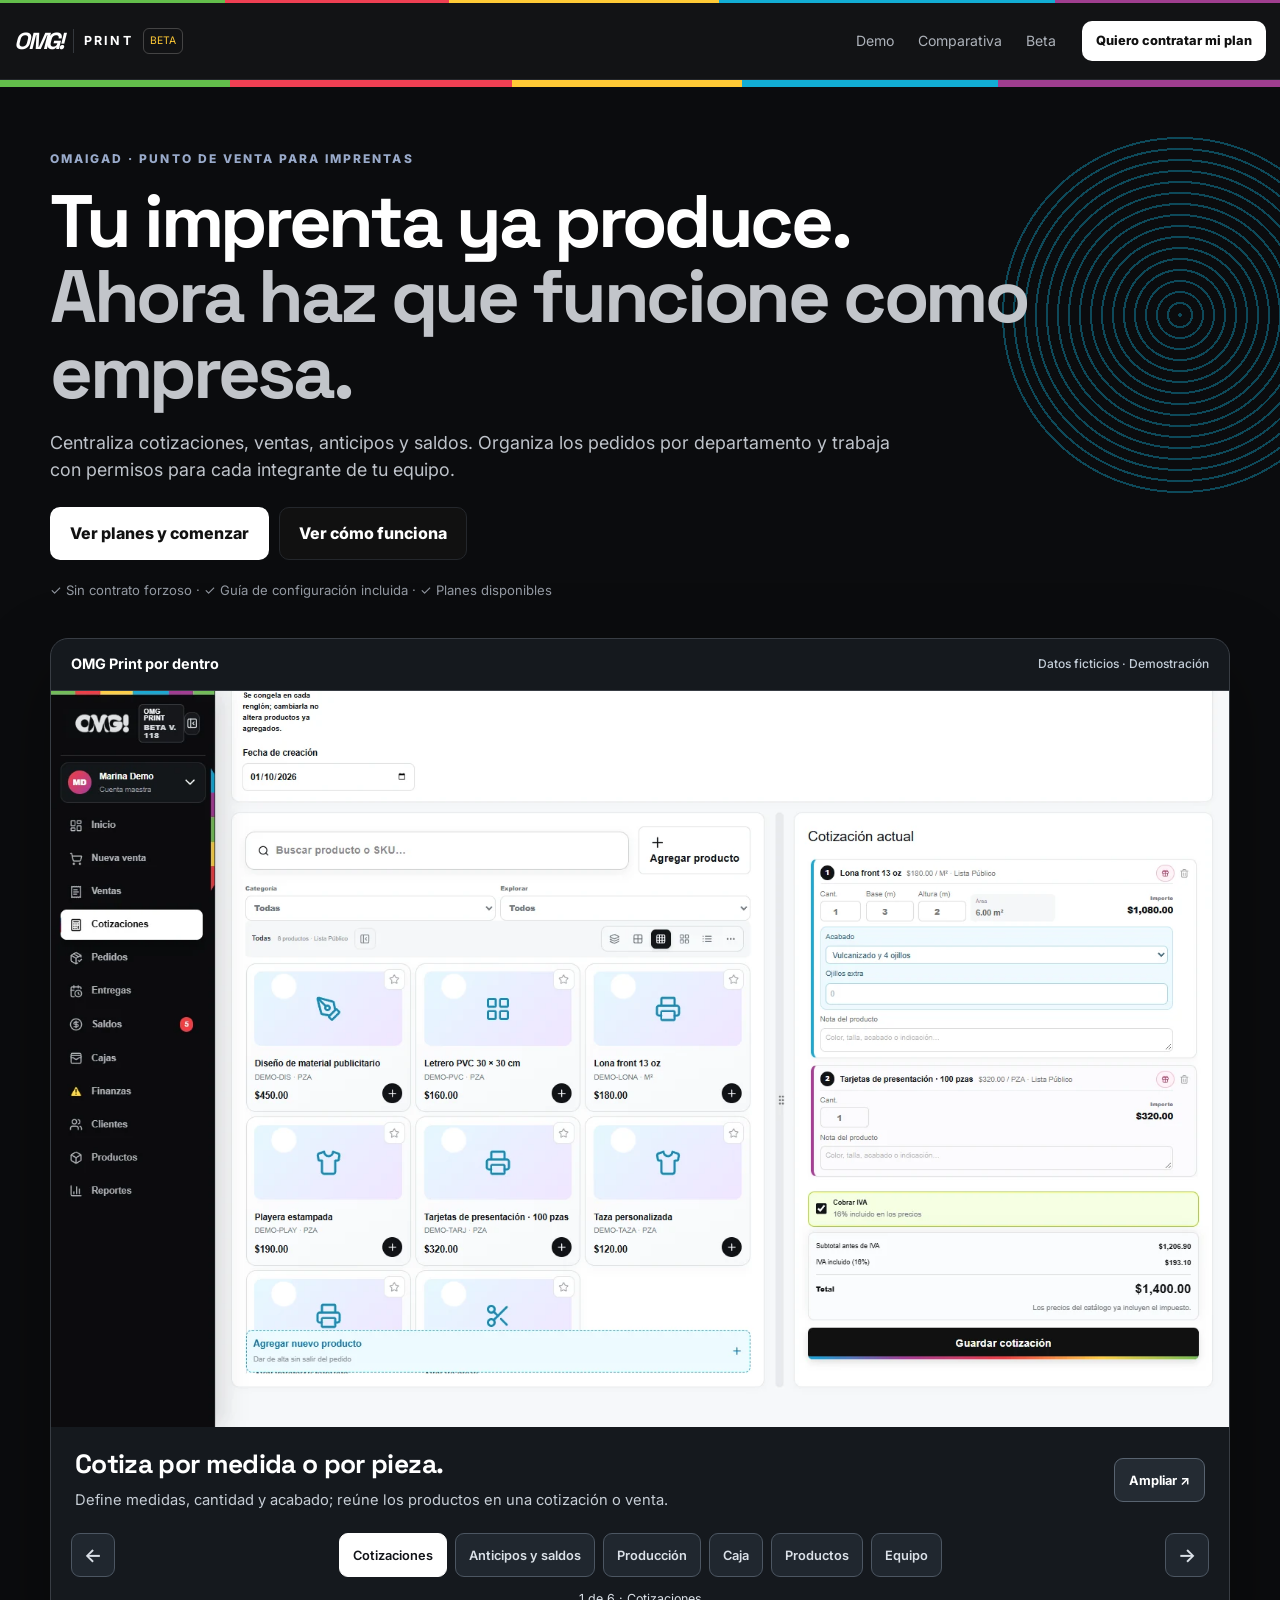
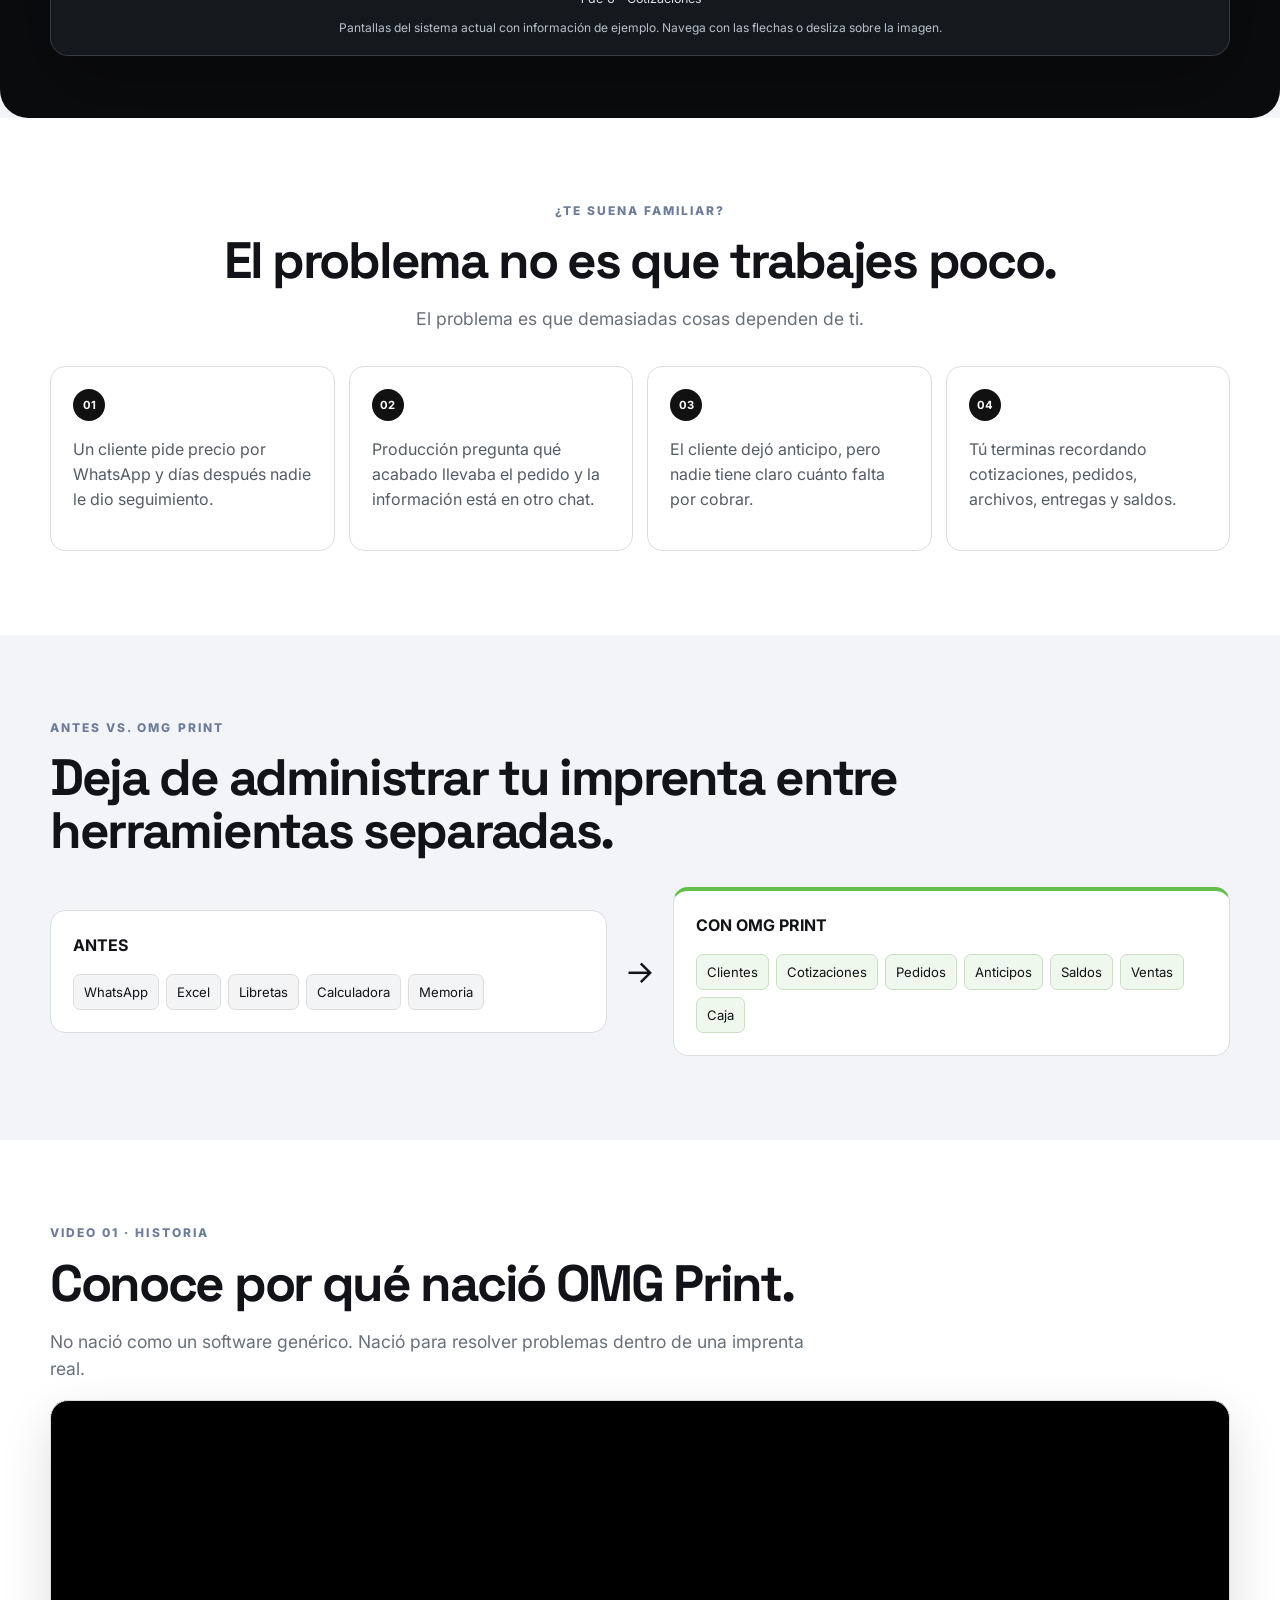
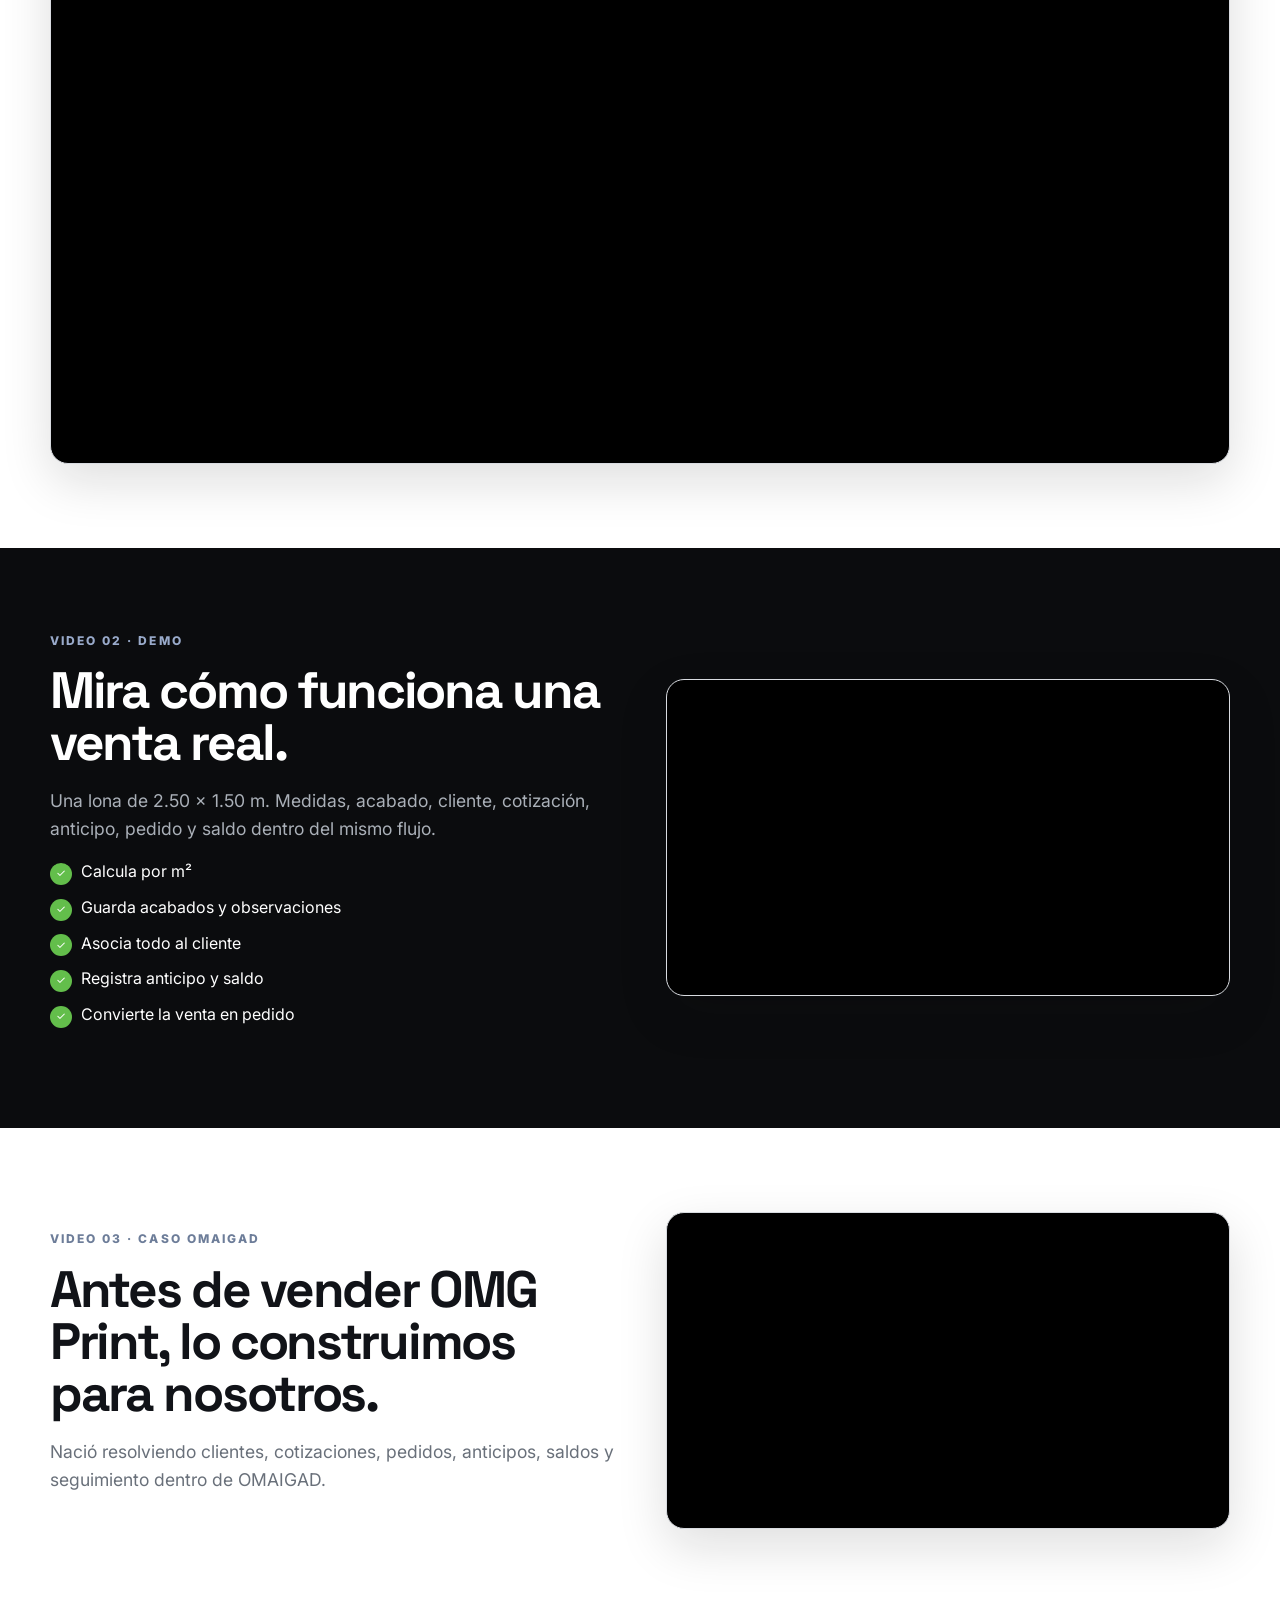
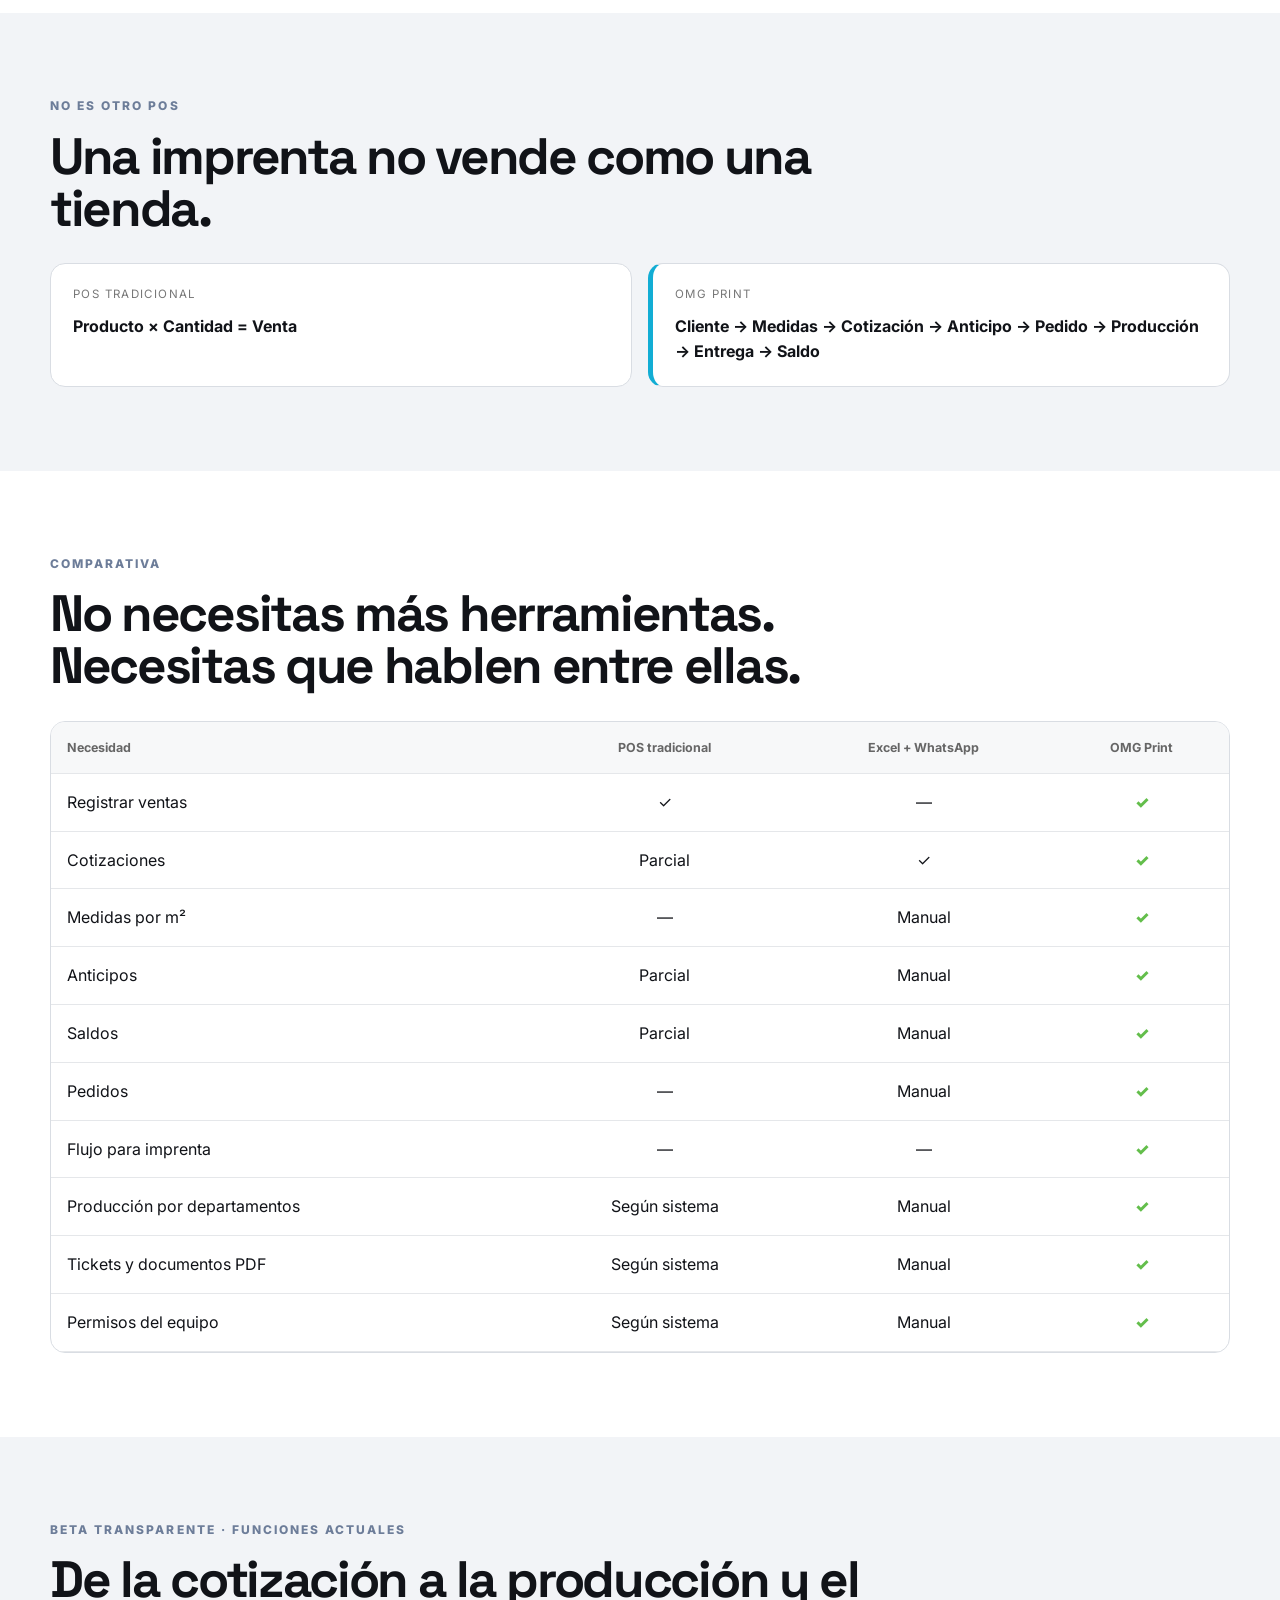
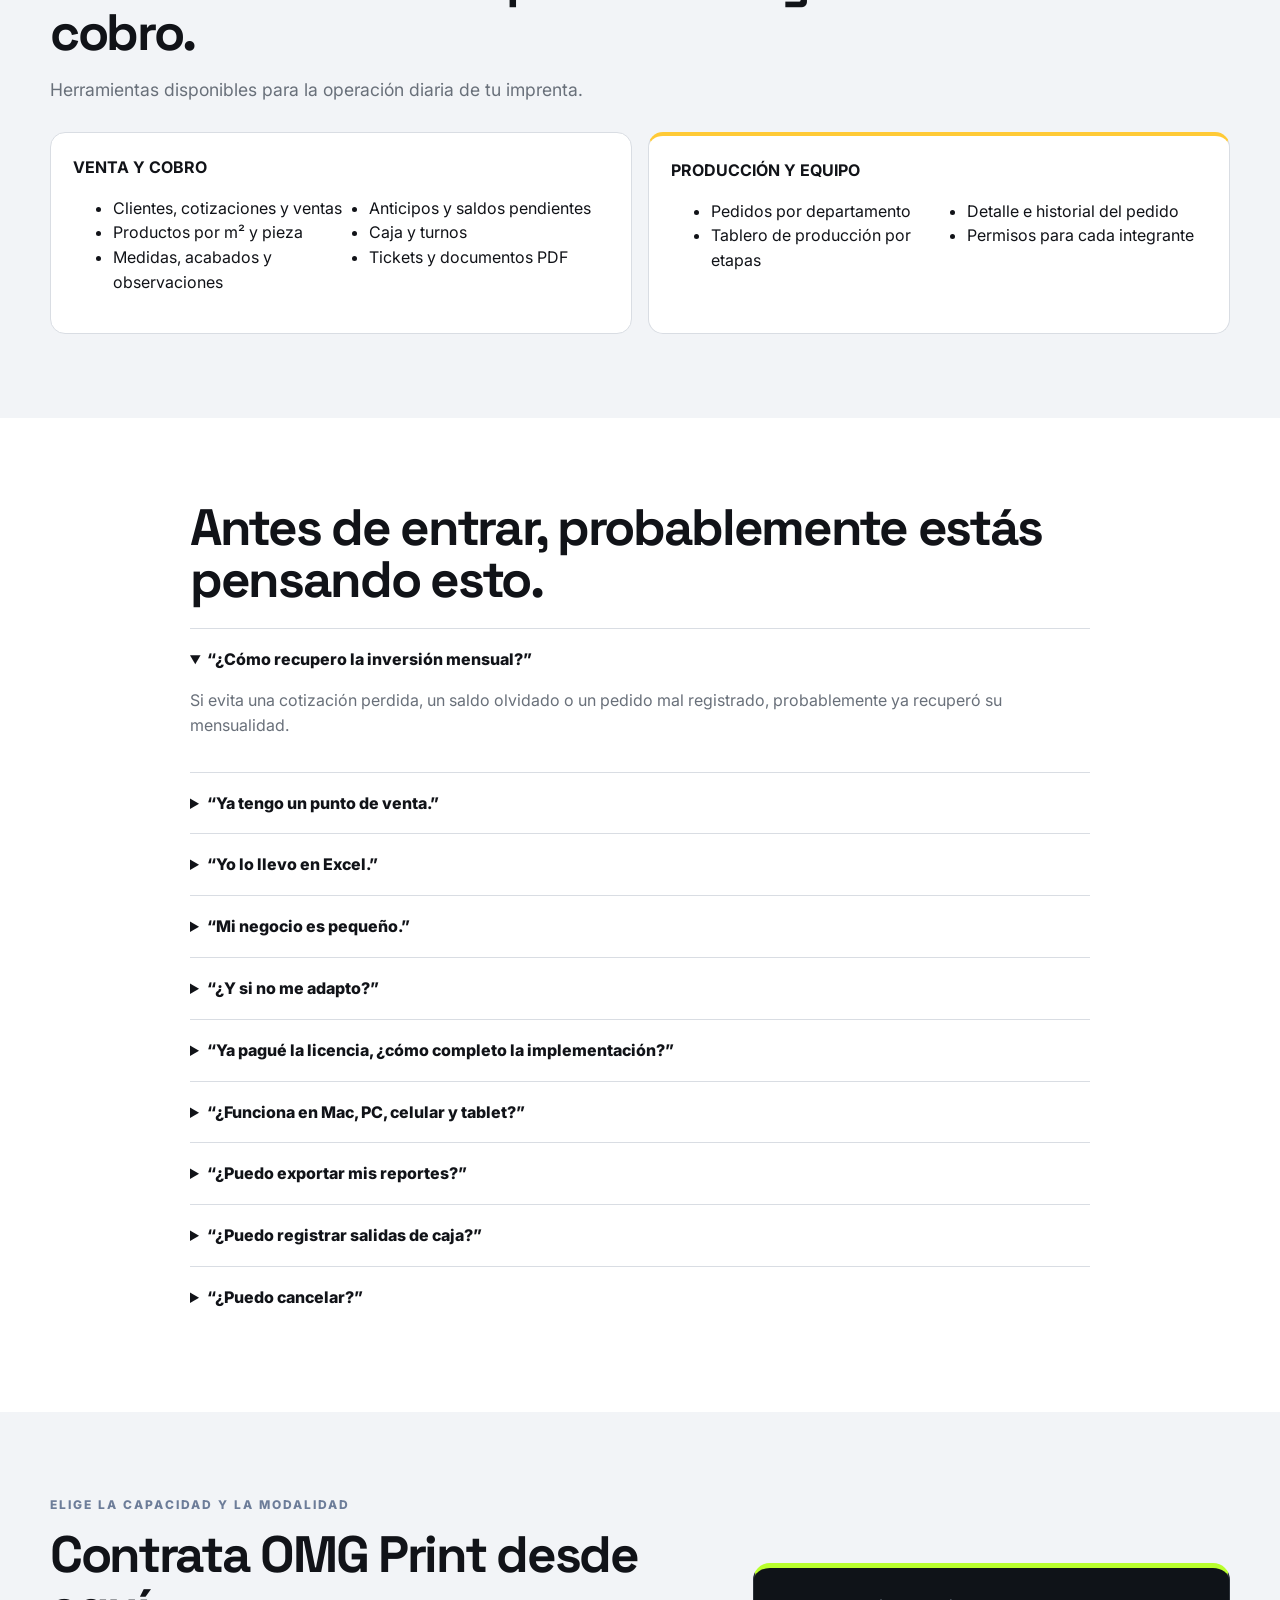
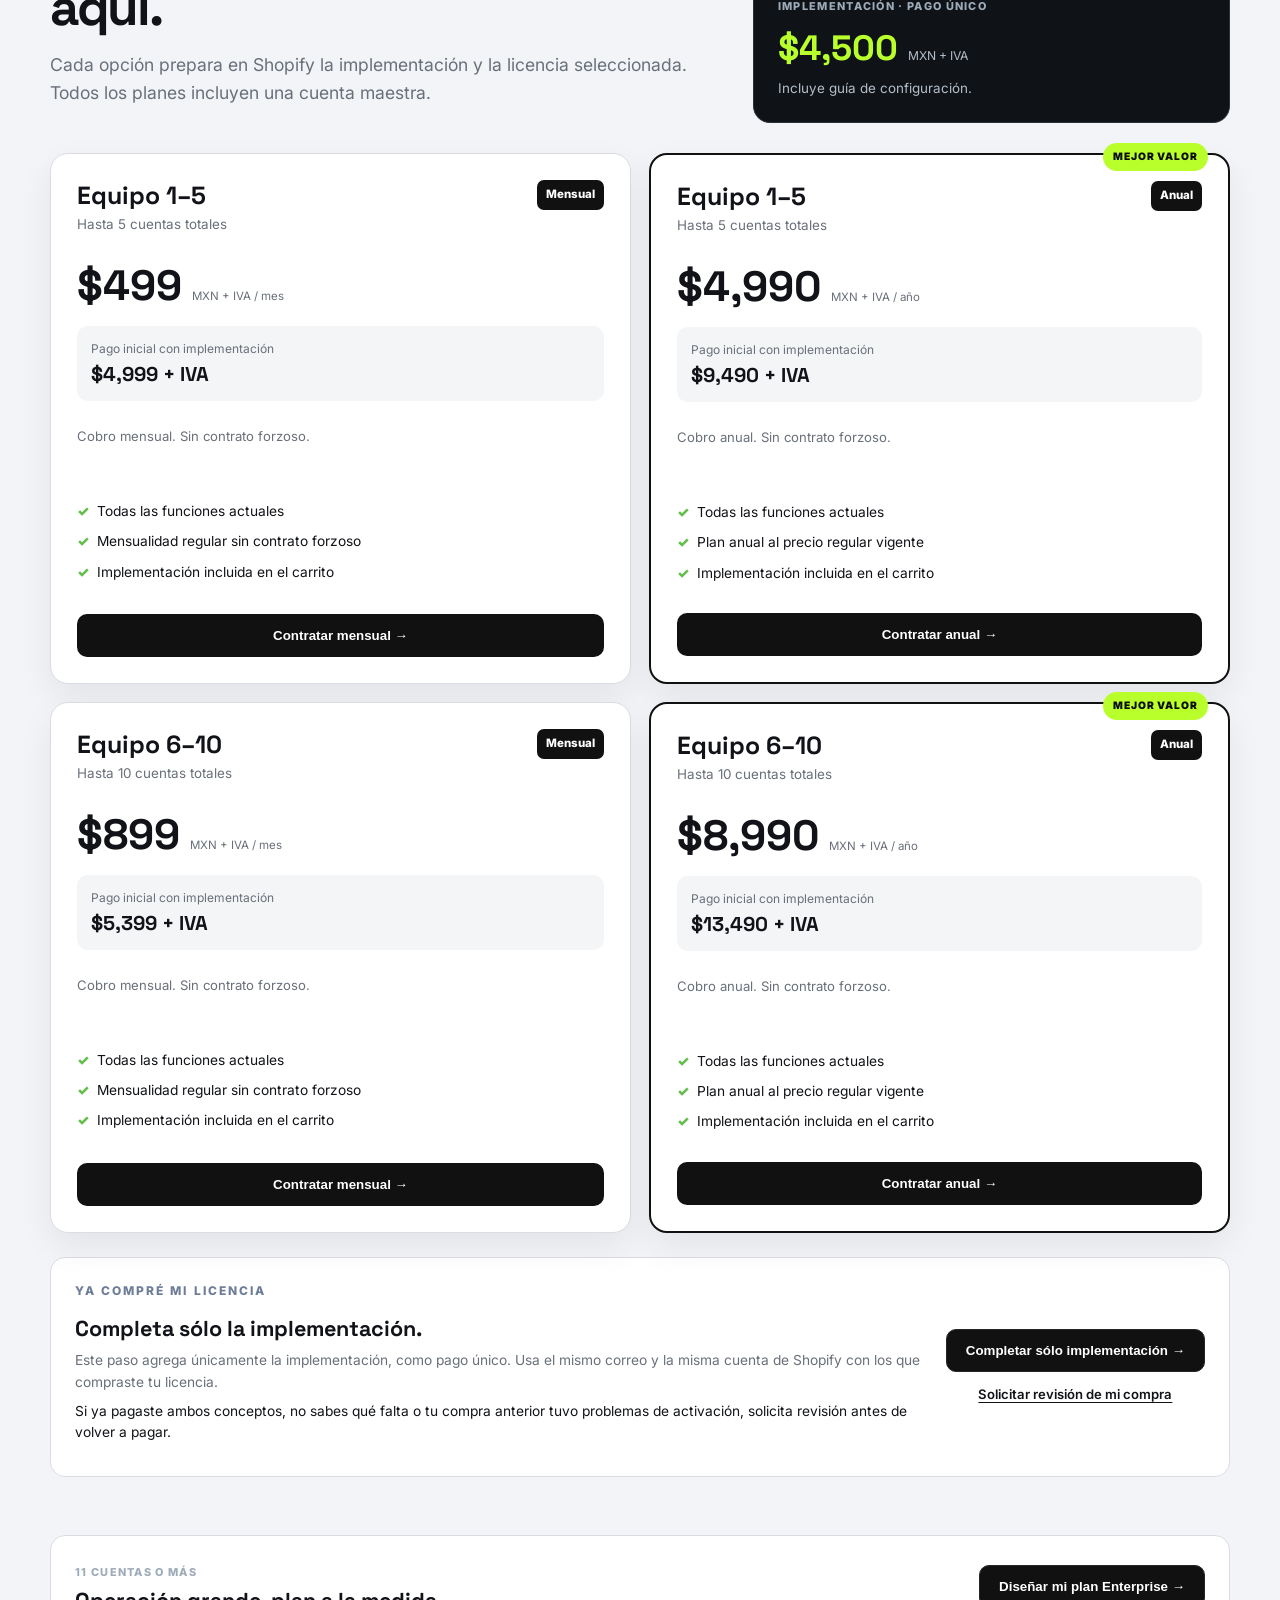
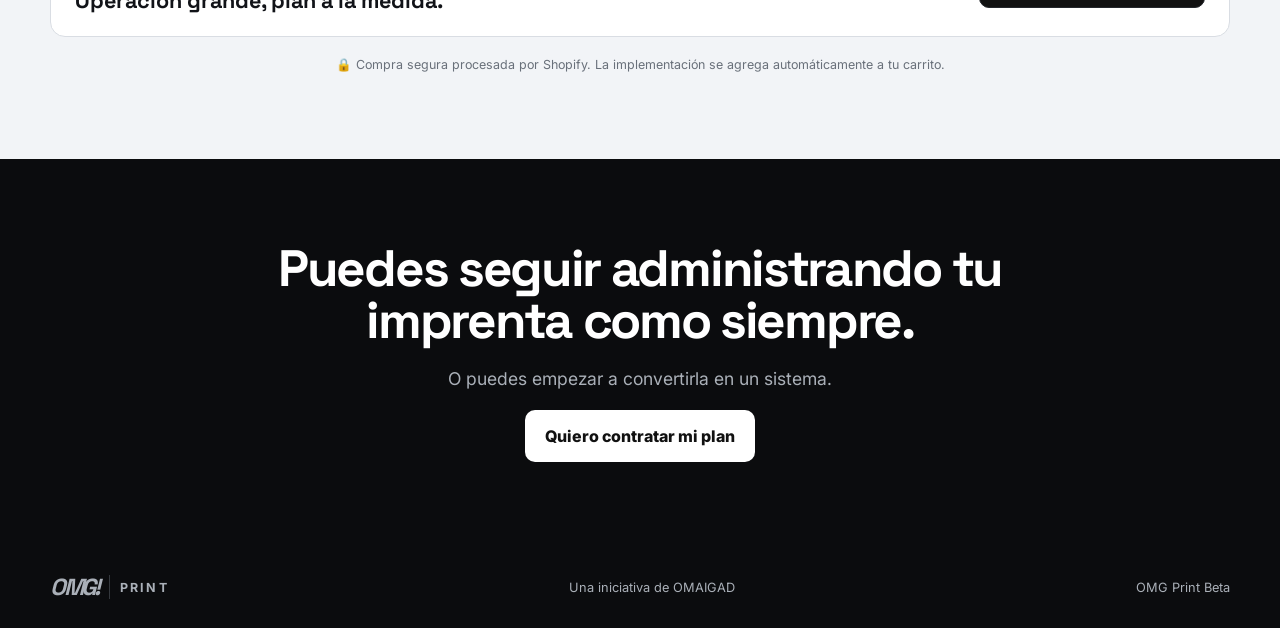
==== commit 6062af96: "Normalize public pricing and remove expired launch campaign Render regular MXN plus VAT prices in th" ====
--- a/index.html
+++ b/index.html
@@ -1,9 +1,8 @@
-<!doctype html><html lang="es"><head><meta charset="utf-8"><meta name="viewport" content="width=device-width,initial-scale=1"><title>OMG Print — Sistema para imprentas</title><meta name="description" content="Centraliza cotizaciones, pedidos, clientes, anticipos, saldos y ventas en un sistema creado desde dentro de una imprenta."><meta name="theme-color" content="#0b0c0e"><link rel="icon" href="favicon.svg?v=2" type="image/svg+xml"><link rel="preconnect" href="https://fonts.googleapis.com"><link rel="preconnect" href="https://fonts.gstatic.com" crossorigin><link href="https://fonts.googleapis.com/css2?family=Inter:wght@400;500;600;700;800&family=Space+Grotesk:wght@600;700&display=swap" rel="stylesheet"><link rel="stylesheet" href="styles.css"></head><body>
+<!doctype html><html lang="es"><head><meta charset="utf-8"><meta name="viewport" content="width=device-width,initial-scale=1"><title>OMG Print — Sistema para imprentas</title><meta name="description" content="Centraliza cotizaciones, pedidos, clientes, anticipos, saldos y ventas en un sistema creado desde dentro de una imprenta."><meta name="theme-color" content="#0b0c0e"><link rel="icon" href="favicon.svg?v=2" type="image/svg+xml"><link rel="preconnect" href="https://fonts.googleapis.com"><link rel="preconnect" href="https://fonts.gstatic.com" crossorigin><link href="https://fonts.googleapis.com/css2?family=Inter:wght@400;500;600;700;800&family=Space+Grotesk:wght@600;700&display=swap" rel="stylesheet"><link rel="stylesheet" href="styles.css?v=20261022-normal"></head><body>
 <div class="stripe"><i></i><i></i><i></i><i></i><i></i></div>
-<div class="launch-banner" role="timer" aria-live="polite"><span id="launchMessage">Oferta de lanzamiento hasta el 1 de octubre. Termina en:</span><div class="countdown" aria-label="Tiempo restante"><b><strong id="countDays">00</strong><small>DÍAS</small></b><i>:</i><b><strong id="countHours">00</strong><small>HRS</small></b><i>:</i><b><strong id="countMinutes">00</strong><small>MIN</small></b><i>:</i><b><strong id="countSeconds">00</strong><small>SEG</small></b></div><a href="#planes">Ver planes →</a></div>
 <header><div class="nav"><a class="brand" href="#top"><b>OMG!</b><span></span><strong>PRINT</strong><em>BETA</em></a><nav><a href="#demo">Demo</a><a href="#comparativa">Comparativa</a><a href="#beta">Beta</a></nav><a class="btn light small" href="#planes">Quiero contratar mi plan</a></div></header>
 <main id="top">
-<section class="hero"><div class="accent"></div><div class="orbit"></div><div class="wrap hero-grid"><div class="hero-copy"><div class="kicker">OMAIGAD · PUNTO DE VENTA PARA IMPRENTAS</div><h1>Tu imprenta ya produce.<br><span>Ahora haz que funcione como empresa.</span></h1><p>Centraliza cotizaciones, ventas, anticipos y saldos. Organiza los pedidos por departamento y trabaja con permisos para cada integrante de tu equipo.</p><div class="actions"><a class="btn light" href="#planes">Ver planes y comenzar</a><a class="btn darkbtn" href="#demo">Ver cómo funciona</a></div><div class="trust">✓ Sin contrato forzoso · ✓ Guía de configuración incluida · <span data-regular-text="✓ Planes disponibles">✓ Oferta de lanzamiento hasta el 1 de octubre</span></div></div><section class="screens" aria-label="Pantallas de OMG Print" aria-roledescription="carrusel" data-screen-carousel>
+<section class="hero"><div class="accent"></div><div class="orbit"></div><div class="wrap hero-grid"><div class="hero-copy"><div class="kicker">OMAIGAD · PUNTO DE VENTA PARA IMPRENTAS</div><h1>Tu imprenta ya produce.<br><span>Ahora haz que funcione como empresa.</span></h1><p>Centraliza cotizaciones, ventas, anticipos y saldos. Organiza los pedidos por departamento y trabaja con permisos para cada integrante de tu equipo.</p><div class="actions"><a class="btn light" href="#planes">Ver planes y comenzar</a><a class="btn darkbtn" href="#demo">Ver cómo funciona</a></div><div class="trust">✓ Sin contrato forzoso · ✓ Guía de configuración incluida · <span>✓ Planes disponibles</span></div></div><section class="screens" aria-label="Pantallas de OMG Print" aria-roledescription="carrusel" data-screen-carousel>
   <div class="screens-top"><span>OMG Print por dentro</span><span class="screen-demo-label">Datos ficticios · Demostración</span></div>
   <div class="screen-viewport" tabindex="0" aria-label="Pantallas del sistema. Usa las flechas izquierda y derecha para navegar."><figure class="screen-slide" id="screen-quote" role="group" aria-roledescription="diapositiva" aria-label="1 de 6: Cotizaciones">
   <div class="screen-image"><img src="assets/screens/quote.webp" width="1600" height="1000" alt="Pantalla de nueva venta de OMG Print con productos, medidas y cotización de ejemplo." fetchpriority="high" decoding="async" draggable="false"></div>
@@ -42,12 +41,12 @@
 <section id="comparativa" class="section white"><div class="wrap"><div class="kicker darkk">COMPARATIVA</div><h2>No necesitas más herramientas. Necesitas que hablen entre ellas.</h2><div class="tablewrap"><table><thead><tr><th>Necesidad</th><th>POS tradicional</th><th>Excel + WhatsApp</th><th>OMG Print</th></tr></thead><tbody><tr><td>Registrar ventas</td><td>✓</td><td>—</td><td class="yes">✓</td></tr><tr><td>Cotizaciones</td><td>Parcial</td><td>✓</td><td class="yes">✓</td></tr><tr><td>Medidas por m²</td><td>—</td><td>Manual</td><td class="yes">✓</td></tr><tr><td>Anticipos</td><td>Parcial</td><td>Manual</td><td class="yes">✓</td></tr><tr><td>Saldos</td><td>Parcial</td><td>Manual</td><td class="yes">✓</td></tr><tr><td>Pedidos</td><td>—</td><td>Manual</td><td class="yes">✓</td></tr><tr><td>Flujo para imprenta</td><td>—</td><td>—</td><td class="yes">✓</td></tr><tr><td>Producción por departamentos</td><td>Según sistema</td><td>Manual</td><td class="yes">✓</td></tr><tr><td>Tickets y documentos PDF</td><td>Según sistema</td><td>Manual</td><td class="yes">✓</td></tr><tr><td>Permisos del equipo</td><td>Según sistema</td><td>Manual</td><td class="yes">✓</td></tr></tbody></table></div></div></section>
 <section id="beta" class="section soft"><div class="wrap"><div class="kicker darkk">BETA TRANSPARENTE · FUNCIONES ACTUALES</div><h2>De la cotización a la producción y el cobro.</h2><p class="sub">Herramientas disponibles para la operación diaria de tu imprenta.</p><div class="road"><div class="card"><strong>VENTA Y COBRO</strong><ul><li>Clientes, cotizaciones y ventas</li><li>Productos por m² y pieza</li><li>Medidas, acabados y observaciones</li><li>Anticipos y saldos pendientes</li><li>Caja y turnos</li><li>Tickets y documentos PDF</li></ul></div><div class="card yellow"><strong>PRODUCCIÓN Y EQUIPO</strong><ul><li>Pedidos por departamento</li><li>Tablero de producción por etapas</li><li>Detalle e historial del pedido</li><li>Permisos para cada integrante</li></ul></div></div></div></section>
 <section class="section white"><div class="wrap faq"><h2>Antes de entrar, probablemente estás pensando esto.</h2><details open><summary>“¿Cómo recupero la inversión mensual?”</summary><p>Si evita una cotización perdida, un saldo olvidado o un pedido mal registrado, probablemente ya recuperó su mensualidad.</p></details><details><summary>“Ya tengo un punto de venta.”</summary><p>Si solo necesitas cobrar productos, quizá no necesites cambiarlo. OMG Print tiene sentido cuando además quieres controlar cotizaciones, medidas, pedidos, anticipos y saldos.</p></details><details><summary>“Yo lo llevo en Excel.”</summary><p>Excel funciona muy bien. El problema aparece cuando la información de clientes, caja, pedidos y empleados queda repartida entre Excel, WhatsApp y otras herramientas.</p></details><details><summary>“Mi negocio es pequeño.”</summary><p>Precisamente. Cuando el equipo es pequeño, cada hora del dueño importa más.</p></details><details><summary>“¿Y si no me adapto?”</summary><p>La implementación incluye una guía de configuración para preparar correctamente tu empresa y sus accesos.</p></details><details><summary>“Ya pagué la licencia, ¿cómo completo la implementación?”</summary><p>Si sólo te falta ese pago, <a class="setup-recovery-link" href="#completar-implementacion">completa únicamente la implementación</a> con el mismo correo y la misma cuenta de Shopify de tu licencia. Si ya pagaste ambos conceptos, no sabes qué falta o tu compra anterior tuvo problemas de activación, solicita revisión antes de volver a pagar.</p></details><details><summary>“¿Funciona en Mac, PC, celular y tablet?”</summary><p>Sí. Puedes usar OMG Print en línea desde el navegador de una Mac, PC, celular o tablet, con conexión a internet. Al entrar a la misma empresa trabajas con sus mismos datos; las acciones disponibles dependen del rol y los permisos de cada usuario.</p></details><details><summary>“¿Puedo exportar mis reportes?”</summary><p>Sí. Puedes exportar reportes en Excel (.xlsx) y PDF, según el rol y los permisos de exportación de tu cuenta.</p></details><details><summary>“¿Puedo registrar salidas de caja?”</summary><p>Sí. Puedes registrar salidas manuales con concepto e importe en una caja autorizada, siempre que haya un turno abierto, permisos y saldo suficiente. Esta función registra movimientos del turno de caja. No incluye un módulo completo de egresos desde cualquier cuenta empresarial, nómina ni contabilidad.</p></details><details><summary>“¿Puedo cancelar?”</summary><p>Sí. No hay permanencia forzosa.</p></details></div></section>
-<section id="planes" class="section soft plans-section"><div class="wrap"><div class="plans-heading"><div><div class="kicker darkk">ELIGE LA CAPACIDAD Y LA MODALIDAD</div><h2>Contrata OMG Print desde aquí.</h2><p class="sub">Cada opción prepara en Shopify la implementación y la licencia seleccionada. Todos los planes incluyen una cuenta maestra.</p></div><div class="setup-summary"><small>COSTO DE IMPLEMENTACIÓN</small><div><s id="setupRegular">$4,500</s><strong id="setupCurrent">$2,500</strong><span>MXN + IVA</span></div><p>Incluye guía de configuración.</p></div></div>
+<section id="planes" class="section soft plans-section"><div class="wrap"><div class="plans-heading"><div><div class="kicker darkk">ELIGE LA CAPACIDAD Y LA MODALIDAD</div><h2>Contrata OMG Print desde aquí.</h2><p class="sub">Cada opción prepara en Shopify la implementación y la licencia seleccionada. Todos los planes incluyen una cuenta maestra.</p></div><div class="setup-summary"><small>IMPLEMENTACIÓN · PAGO ÚNICO</small><div><strong id="setupCurrent">$4,500</strong><span>MXN + IVA</span></div><p>Incluye guía de configuración.</p></div></div>
 <div class="plans-grid">
-<article class="plan-card"><div class="plan-top"><div><h3>Equipo 1–5</h3><p>Hasta 5 cuentas totales</p></div><em>Mensual</em></div><div class="plan-price"><s>$499</s><strong data-promo-price>$299</strong><span>MXN + IVA / mes</span></div><div class="plan-total"><span>Pago inicial con implementación</span><s>$4,999</s><b data-promo-total>$2,799 + IVA</b></div><p class="plan-note">$299/mes durante los primeros 12 pagos. Después, $499/mes.</p><ul><li>Todas las funciones actuales</li><li data-regular-text="Mensualidad regular sin contrato forzoso">Descuento mensual durante 12 pagos</li><li>Implementación incluida en el carrito</li></ul><button class="btn plan-button" type="button" data-plan="basic-monthly">Contratar mensual →</button></article>
-<article class="plan-card featured"><span class="plan-badge">MEJOR VALOR</span><div class="plan-top"><div><h3>Equipo 1–5</h3><p>Hasta 5 cuentas totales</p></div><em>Anual</em></div><div class="plan-price"><s>$4,990</s><strong data-promo-price>$2,990</strong><span>MXN + IVA / año</span></div><div class="plan-total"><span>Pago inicial con implementación</span><s>$9,490</s><b data-promo-total>$5,490 + IVA</b></div><p class="plan-note">$2,990 el primer año. Renovación posterior a $4,990/año.</p><ul><li>Todas las funciones actuales</li><li data-regular-text="Plan anual al precio regular vigente">Primer año con precio de lanzamiento</li><li>Implementación incluida en el carrito</li></ul><button class="btn plan-button" type="button" data-plan="basic-annual">Contratar anual →</button></article>
-<article class="plan-card"><div class="plan-top"><div><h3>Equipo 6–10</h3><p>Hasta 10 cuentas totales</p></div><em>Mensual</em></div><div class="plan-price"><s>$899</s><strong data-promo-price>$499</strong><span>MXN + IVA / mes</span></div><div class="plan-total"><span>Pago inicial con implementación</span><s>$5,399</s><b data-promo-total>$2,999 + IVA</b></div><p class="plan-note">$499/mes durante los primeros 12 pagos. Después, $899/mes.</p><ul><li>Todas las funciones actuales</li><li data-regular-text="Mensualidad regular sin contrato forzoso">Descuento mensual durante 12 pagos</li><li>Implementación incluida en el carrito</li></ul><button class="btn plan-button" type="button" data-plan="team-monthly">Contratar mensual →</button></article>
-<article class="plan-card featured"><span class="plan-badge">MEJOR VALOR</span><div class="plan-top"><div><h3>Equipo 6–10</h3><p>Hasta 10 cuentas totales</p></div><em>Anual</em></div><div class="plan-price"><s>$8,990</s><strong data-promo-price>$4,990</strong><span>MXN + IVA / año</span></div><div class="plan-total"><span>Pago inicial con implementación</span><s>$13,490</s><b data-promo-total>$7,490 + IVA</b></div><p class="plan-note">$4,990 el primer año. Renovación posterior a $8,990/año.</p><ul><li>Todas las funciones actuales</li><li data-regular-text="Plan anual al precio regular vigente">Primer año con precio de lanzamiento</li><li>Implementación incluida en el carrito</li></ul><button class="btn plan-button" type="button" data-plan="team-annual">Contratar anual →</button></article>
+<article class="plan-card"><div class="plan-top"><div><h3>Equipo 1–5</h3><p>Hasta 5 cuentas totales</p></div><em>Mensual</em></div><div class="plan-price"><strong data-plan-price>$499</strong><span>MXN + IVA / mes</span></div><div class="plan-total"><span>Pago inicial con implementación</span><b data-plan-total>$4,999 + IVA</b></div><p class="plan-note">Cobro mensual. Sin contrato forzoso.</p><ul><li>Todas las funciones actuales</li><li>Mensualidad regular sin contrato forzoso</li><li>Implementación incluida en el carrito</li></ul><button class="btn plan-button" type="button" data-plan="basic-monthly">Contratar mensual →</button></article>
+<article class="plan-card featured"><span class="plan-badge">MEJOR VALOR</span><div class="plan-top"><div><h3>Equipo 1–5</h3><p>Hasta 5 cuentas totales</p></div><em>Anual</em></div><div class="plan-price"><strong data-plan-price>$4,990</strong><span>MXN + IVA / año</span></div><div class="plan-total"><span>Pago inicial con implementación</span><b data-plan-total>$9,490 + IVA</b></div><p class="plan-note">Cobro anual. Sin contrato forzoso.</p><ul><li>Todas las funciones actuales</li><li>Plan anual al precio regular vigente</li><li>Implementación incluida en el carrito</li></ul><button class="btn plan-button" type="button" data-plan="basic-annual">Contratar anual →</button></article>
+<article class="plan-card"><div class="plan-top"><div><h3>Equipo 6–10</h3><p>Hasta 10 cuentas totales</p></div><em>Mensual</em></div><div class="plan-price"><strong data-plan-price>$899</strong><span>MXN + IVA / mes</span></div><div class="plan-total"><span>Pago inicial con implementación</span><b data-plan-total>$5,399 + IVA</b></div><p class="plan-note">Cobro mensual. Sin contrato forzoso.</p><ul><li>Todas las funciones actuales</li><li>Mensualidad regular sin contrato forzoso</li><li>Implementación incluida en el carrito</li></ul><button class="btn plan-button" type="button" data-plan="team-monthly">Contratar mensual →</button></article>
+<article class="plan-card featured"><span class="plan-badge">MEJOR VALOR</span><div class="plan-top"><div><h3>Equipo 6–10</h3><p>Hasta 10 cuentas totales</p></div><em>Anual</em></div><div class="plan-price"><strong data-plan-price>$8,990</strong><span>MXN + IVA / año</span></div><div class="plan-total"><span>Pago inicial con implementación</span><b data-plan-total>$13,490 + IVA</b></div><p class="plan-note">Cobro anual. Sin contrato forzoso.</p><ul><li>Todas las funciones actuales</li><li>Plan anual al precio regular vigente</li><li>Implementación incluida en el carrito</li></ul><button class="btn plan-button" type="button" data-plan="team-annual">Contratar anual →</button></article>
 </div>
 <aside id="completar-implementacion" class="setup-recovery" aria-labelledby="setupRecoveryTitle"><div><div class="kicker darkk">YA COMPRÉ MI LICENCIA</div><h3 id="setupRecoveryTitle">Completa sólo la implementación.</h3><p>Este paso agrega únicamente la implementación, como pago único. Usa el mismo correo y la misma cuenta de Shopify con los que compraste tu licencia.</p><p class="setup-recovery-caution">Si ya pagaste ambos conceptos, no sabes qué falta o tu compra anterior tuvo problemas de activación, solicita revisión antes de volver a pagar.</p></div><div class="setup-recovery-actions"><button class="btn darkbtn" type="button" data-plan="implementation-only">Completar sólo implementación →</button><a class="setup-recovery-link" href="mailto:Orlandohsanchez@gmail.com?subject=Revisi%C3%B3n%20de%20compra%20OMG%20Print">Solicitar revisión de mi compra</a></div></aside>
 <p id="checkoutError" class="checkout-error" role="alert"></p><div class="custom-plan"><div><small>11 CUENTAS O MÁS</small><h3>Operación grande, plan a la medida.</h3></div><button class="btn darkbtn" type="button" id="openEnterpriseForm">Diseñar mi plan Enterprise →</button></div><p class="secure-note">🔒 Compra segura procesada por Shopify. La implementación se agrega automáticamente a tu carrito.</p></div></section>
@@ -115,7 +114,7 @@
           <label>Inversión estimada para implementación <span class="optional">Opcional</span><select name="inversion"><option value="">Prefiero conversarlo</option><option>Hasta $10,000 MXN</option><option>$10,000–$25,000 MXN</option><option>$25,000–$50,000 MXN</option><option>Más de $50,000 MXN</option><option value="Otro">Otro / especificar</option></select></label>
           <label class="custom-field" data-custom-for="inversion">Especifica la inversión<input name="inversion_otro" placeholder="Comparte un rango o contexto"></label>
         </div>
-        <label class="consent required"><input type="checkbox" name="acepta_aviso_privacidad" required> <span><b>Obligatorio:</b> he leído y acepto el tratamiento de mis datos para elaborar esta propuesta conforme al <a href="https://www.omaigad.com.mx/policies/privacy-policy" target="_blank" rel="noopener">Aviso de Privacidad</a>.</span></label>
+        <label class="consent required"><input type="checkbox" name="acepta_aviso_privacidad" required> <span><b>Obligatorio:</b> he leído y acepto el tratamiento de mis datos para elaborar esta propuesta conforme al <a href="https://tienda.omaigad.com.mx/policies/privacy-policy" target="_blank" rel="noopener">Aviso de Privacidad</a>.</span></label>
         <label class="consent"><input type="checkbox" name="consentimiento_email"> Sí, deseo recibir por correo novedades y promociones de OMG Print. Puedo cancelar en cualquier momento.</label>
         <label class="consent"><input type="checkbox" name="consentimiento_whatsapp"> Sí, autorizo a Omaigad y OMG Print a enviarme por WhatsApp información, novedades, promociones y recordatorios relacionados con OMG Print. Puedo retirar mi consentimiento respondiendo BAJA.</label>
       </fieldset>
@@ -125,4 +124,4 @@
     <div class="enterprise-success" id="enterpriseSuccess" hidden><div class="success-check">✓</div><h2>Solicitud recibida.</h2><p>Analizaremos la operación de tu imprenta y te contactaremos para preparar una propuesta Enterprise a tu medida.</p><button class="btn darkbtn" type="button" data-close-enterprise>Volver a la página</button></div>
   </section>
 </div>
-<footer><div class="wrap foot"><div class="brand"><b>OMG!</b><span></span><strong>PRINT</strong></div><span>Una iniciativa de OMAIGAD</span><span>OMG Print Beta</span></div></footer><script src="script.js?v=20260927-setup-recovery"></script><dialog class="screen-dialog" id="screenDialog" aria-labelledby="screenDialogTitle"><div class="screen-dialog-head"><h2 id="screenDialogTitle">Pantalla de OMG Print</h2><button type="button" class="screen-arrow" data-screen-close aria-label="Cerrar pantalla ampliada">×</button></div><p>Demostración con datos ficticios. Desplázate para ver la pantalla completa.</p><div class="screen-dialog-image" tabindex="0" role="region" aria-label="Pantalla ampliada. Usa las flechas para desplazarte por la imagen."><img width="1600" height="1000" alt=""></div></dialog><script src="screen-carousel.js?v=20261001"></script></body></html>
+<footer><div class="wrap foot"><div class="brand"><b>OMG!</b><span></span><strong>PRINT</strong></div><span>Una iniciativa de OMAIGAD</span><span>OMG Print Beta</span></div></footer><script src="script.js?v=20261022-normal"></script><dialog class="screen-dialog" id="screenDialog" aria-labelledby="screenDialogTitle"><div class="screen-dialog-head"><h2 id="screenDialogTitle">Pantalla de OMG Print</h2><button type="button" class="screen-arrow" data-screen-close aria-label="Cerrar pantalla ampliada">×</button></div><p>Demostración con datos ficticios. Desplázate para ver la pantalla completa.</p><div class="screen-dialog-image" tabindex="0" role="region" aria-label="Pantalla ampliada. Usa las flechas para desplazarte por la imagen."><img width="1600" height="1000" alt=""></div></dialog><script src="screen-carousel.js?v=20261001"></script></body></html>
--- a/styles.css
+++ b/styles.css
@@ -29,14 +29,6 @@
 .stripe i:nth-child(3){background:var(--yellow)}
 .stripe i:nth-child(4){background:var(--cyan)}
 .stripe i:nth-child(5){background:var(--mag)}
-.launch-banner{background:#b9ff2c;color:#080b0e;min-height:58px;padding:8px 22px;display:flex;align-items:center;justify-content:center;gap:20px;font-weight:800;text-align:center}
-.launch-banner>span{text-transform:uppercase;letter-spacing:.08em;font-size:.75rem}
-.launch-banner>a{text-decoration:underline;text-underline-offset:3px;font-size:.8rem;white-space:nowrap}
-.countdown{display:flex;align-items:center;gap:7px}
-.countdown b{display:grid;min-width:40px;line-height:1}
-.countdown strong{font:700 1.35rem "Space Grotesk"}
-.countdown small{font-size:.48rem;letter-spacing:.08em;margin-top:3px}
-.countdown i{font-style:normal;font-weight:900}
 header{position:sticky;top:0;z-index:30;background:rgba(11,12,14,.97);color:white;border-bottom:1px solid #23262b}
 .nav{width:min(1440px,calc(100% - 28px));height:76px;margin:auto;display:flex;align-items:center;gap:26px}
 .brand{display:flex;align-items:center;gap:10px}
@@ -124,10 +116,7 @@
 .hero-grid,.split,.launch-cta{grid-template-columns:1fr}
 .pain{grid-template-columns:1fr 1fr}
 }
-@media(max-width:700px){.launch-banner{gap:9px;flex-wrap:wrap;padding:9px 12px}
-.launch-banner>span{width:100%}
-.launch-banner>a{display:none}
-.countdown strong{font-size:1.15rem}
+@media(max-width:700px){
 .section{padding:64px 0}
 .ba,.flows,.road{grid-template-columns:1fr}
 .arrow{transform:rotate(90deg);text-align:center}
@@ -141,7 +130,7 @@
 .nav .small{font-size:.7rem;padding:8px 9px}
 }
 
-.plans-section{scroll-margin-top:74px}.plans-heading{display:grid;grid-template-columns:1fr .72fr;gap:40px;align-items:end;margin-bottom:30px}.setup-summary{background:#0f1318;color:white;border:1px solid #2b3138;border-top:5px solid #b9ff2c;border-radius:17px;padding:24px}.setup-summary small,.custom-plan small{font-size:.68rem;font-weight:800;letter-spacing:.12em;color:#9eabb9}.setup-summary div{display:flex;align-items:baseline;gap:10px;flex-wrap:wrap;margin-top:8px}.setup-summary s{color:#8d98a5}.setup-summary strong{font:700 2.2rem 'Space Grotesk';color:#b9ff2c}.setup-summary span{font-size:.76rem;color:#b3bdc8}.setup-summary p{margin:8px 0 0;color:#b3bdc8;font-size:.84rem}.plans-grid{display:grid;grid-template-columns:repeat(2,minmax(0,1fr));gap:18px}.plan-card{position:relative;background:#fff;border:1px solid var(--line);border-radius:18px;padding:26px;box-shadow:0 14px 35px #1111;display:flex;flex-direction:column}.plan-card.featured{border:2px solid #111}.plan-badge{position:absolute;right:20px;top:-12px;border-radius:99px;background:#b9ff2c;color:#0b0c0e;padding:6px 10px;font-size:.64rem;font-weight:900;letter-spacing:.09em}.plan-top{display:flex;justify-content:space-between;gap:16px;align-items:start}.plan-top h3{font:700 1.55rem 'Space Grotesk';margin:0}.plan-top p{margin:3px 0;color:var(--muted);font-size:.84rem}.plan-top em{font-style:normal;background:#111;color:white;padding:6px 9px;border-radius:7px;font-size:.72rem;font-weight:800}.plan-price{display:flex;align-items:baseline;gap:10px;flex-wrap:wrap;margin:20px 0 14px}.plan-price s{color:#8d949e}.plan-price strong{font:700 2.65rem 'Space Grotesk'}.plan-price span{font-size:.72rem;color:var(--muted)}.plan-total{display:grid;grid-template-columns:1fr auto;background:#f3f5f7;border-radius:11px;padding:14px;margin-bottom:12px}.plan-total span{font-size:.75rem;color:var(--muted)}.plan-total s{font-size:.8rem;color:#8d949e}.plan-total b{grid-column:1/-1;margin-top:2px;font:700 1.25rem 'Space Grotesk'}.plan-note{min-height:48px;color:var(--muted);font-size:.82rem}.plan-card ul{list-style:none;padding:0;margin:5px 0 20px}.plan-card li{margin:9px 0;font-size:.86rem}.plan-card li:before{content:"✓";color:var(--green);font-weight:900;margin-right:8px}.plan-button{margin-top:auto;width:100%;background:#111;color:white}.plan-button:hover{background:#272b30}.plan-button:disabled{cursor:wait;opacity:.68}.checkout-error{min-height:24px;text-align:center;color:#b42318;font-weight:700}.custom-plan{display:flex;align-items:center;justify-content:space-between;gap:20px;background:#fff;border:1px solid var(--line);border-radius:15px;margin-top:18px;padding:22px 24px}.custom-plan h3{font:700 1.35rem 'Space Grotesk';margin:5px 0 0}.secure-note{text-align:center;color:var(--muted);font-size:.78rem;margin:18px 0 0}.offer-expired .launch-banner{background:#d9dde3}.offer-expired .countdown{display:none}.offer-expired [data-promo-price],.offer-expired [data-promo-total]{color:var(--muted)}
+.plans-section{scroll-margin-top:74px}.plans-heading{display:grid;grid-template-columns:1fr .72fr;gap:40px;align-items:end;margin-bottom:30px}.setup-summary{background:#0f1318;color:white;border:1px solid #2b3138;border-top:5px solid #b9ff2c;border-radius:17px;padding:24px}.setup-summary small,.custom-plan small{font-size:.68rem;font-weight:800;letter-spacing:.12em;color:#9eabb9}.setup-summary div{display:flex;align-items:baseline;gap:10px;flex-wrap:wrap;margin-top:8px}.setup-summary s{color:#8d98a5}.setup-summary strong{font:700 2.2rem 'Space Grotesk';color:#b9ff2c}.setup-summary span{font-size:.76rem;color:#b3bdc8}.setup-summary p{margin:8px 0 0;color:#b3bdc8;font-size:.84rem}.plans-grid{display:grid;grid-template-columns:repeat(2,minmax(0,1fr));gap:18px}.plan-card{position:relative;background:#fff;border:1px solid var(--line);border-radius:18px;padding:26px;box-shadow:0 14px 35px #1111;display:flex;flex-direction:column}.plan-card.featured{border:2px solid #111}.plan-badge{position:absolute;right:20px;top:-12px;border-radius:99px;background:#b9ff2c;color:#0b0c0e;padding:6px 10px;font-size:.64rem;font-weight:900;letter-spacing:.09em}.plan-top{display:flex;justify-content:space-between;gap:16px;align-items:start}.plan-top h3{font:700 1.55rem 'Space Grotesk';margin:0}.plan-top p{margin:3px 0;color:var(--muted);font-size:.84rem}.plan-top em{font-style:normal;background:#111;color:white;padding:6px 9px;border-radius:7px;font-size:.72rem;font-weight:800}.plan-price{display:flex;align-items:baseline;gap:10px;flex-wrap:wrap;margin:20px 0 14px}.plan-price s{color:#8d949e}.plan-price strong{font:700 2.65rem 'Space Grotesk'}.plan-price span{font-size:.72rem;color:var(--muted)}.plan-total{display:grid;grid-template-columns:1fr auto;background:#f3f5f7;border-radius:11px;padding:14px;margin-bottom:12px}.plan-total span{font-size:.75rem;color:var(--muted)}.plan-total s{font-size:.8rem;color:#8d949e}.plan-total b{grid-column:1/-1;margin-top:2px;font:700 1.25rem 'Space Grotesk'}.plan-note{min-height:48px;color:var(--muted);font-size:.82rem}.plan-card ul{list-style:none;padding:0;margin:5px 0 20px}.plan-card li{margin:9px 0;font-size:.86rem}.plan-card li:before{content:"✓";color:var(--green);font-weight:900;margin-right:8px}.plan-button{margin-top:auto;width:100%;background:#111;color:white}.plan-button:hover{background:#272b30}.plan-button:disabled{cursor:wait;opacity:.68}.checkout-error{min-height:24px;text-align:center;color:#b42318;font-weight:700}.custom-plan{display:flex;align-items:center;justify-content:space-between;gap:20px;background:#fff;border:1px solid var(--line);border-radius:15px;margin-top:18px;padding:22px 24px}.custom-plan h3{font:700 1.35rem 'Space Grotesk';margin:5px 0 0}.secure-note{text-align:center;color:var(--muted);font-size:.78rem;margin:18px 0 0}
 
 @media(max-width:920px){.plans-heading{grid-template-columns:1fr}}
 @media(max-width:700px){.plans-grid{grid-template-columns:1fr}.custom-plan{align-items:stretch;flex-direction:column}.custom-plan .btn{width:100%}}
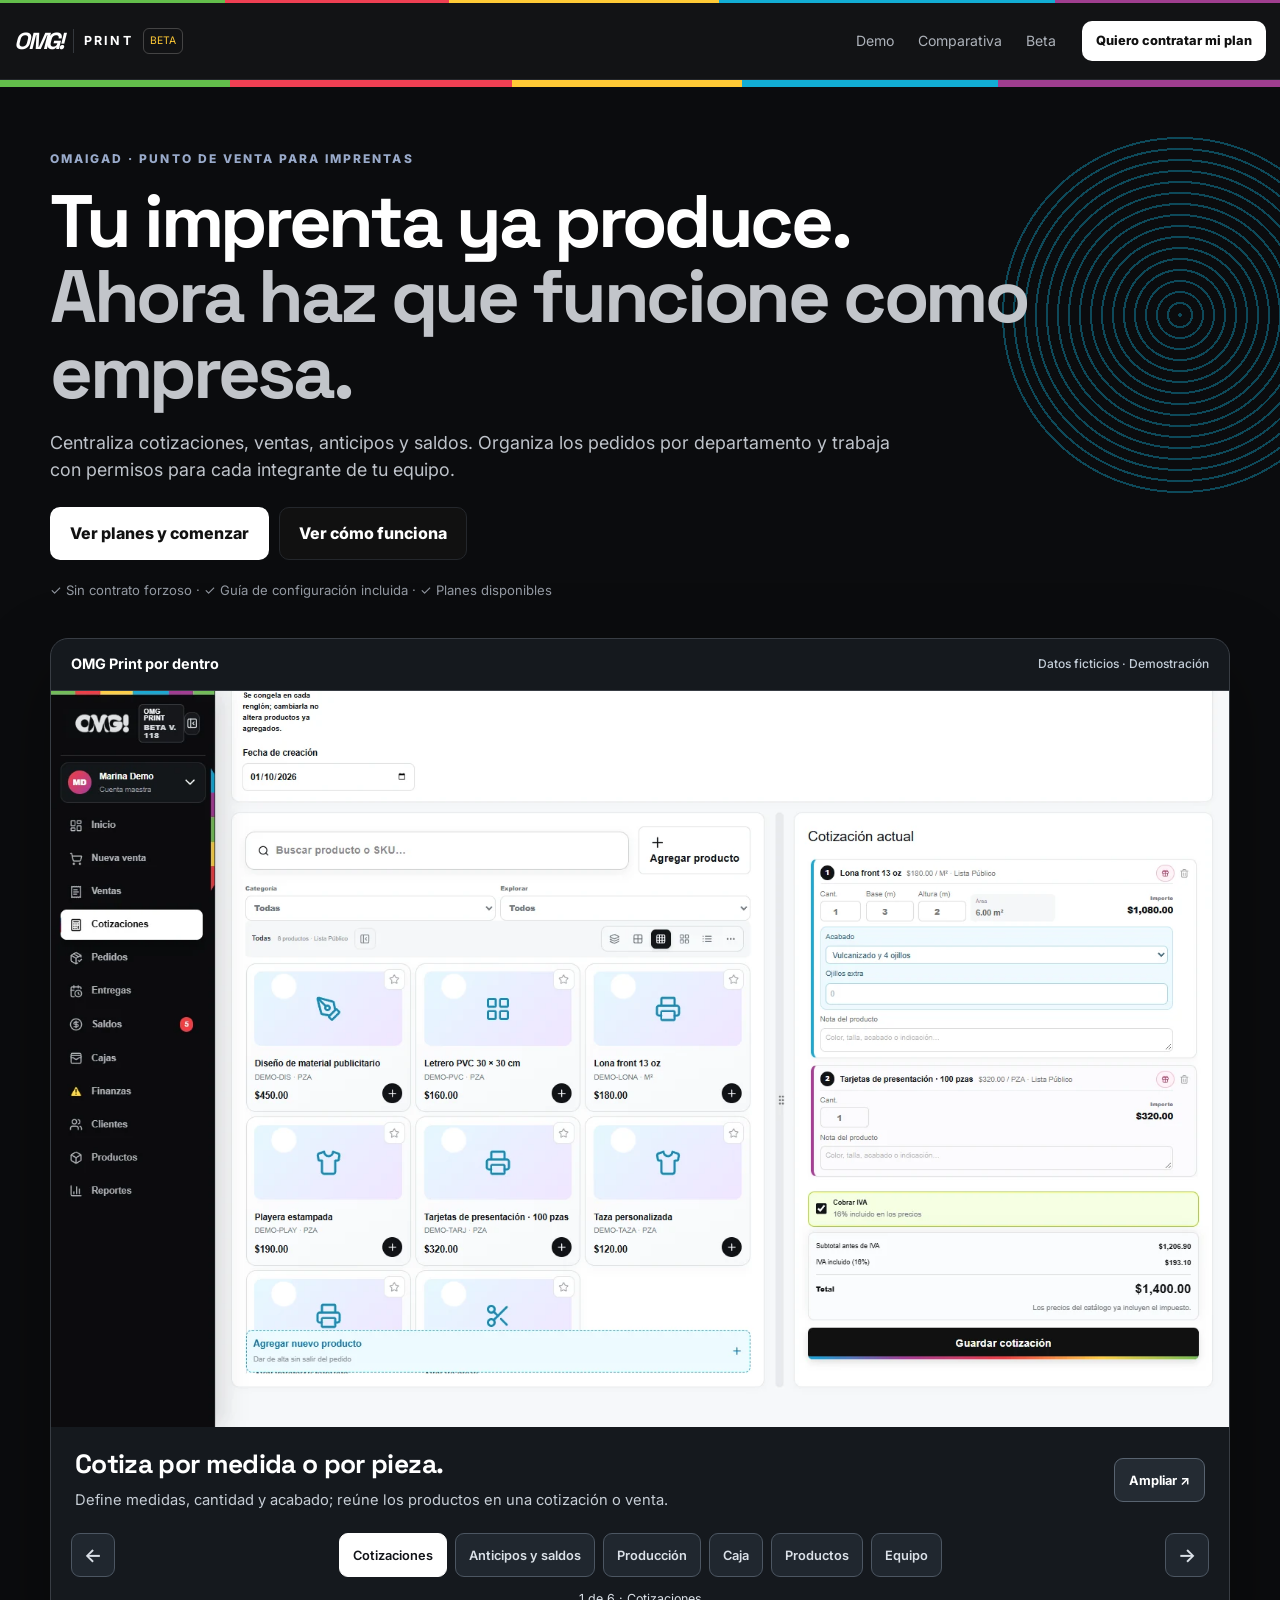
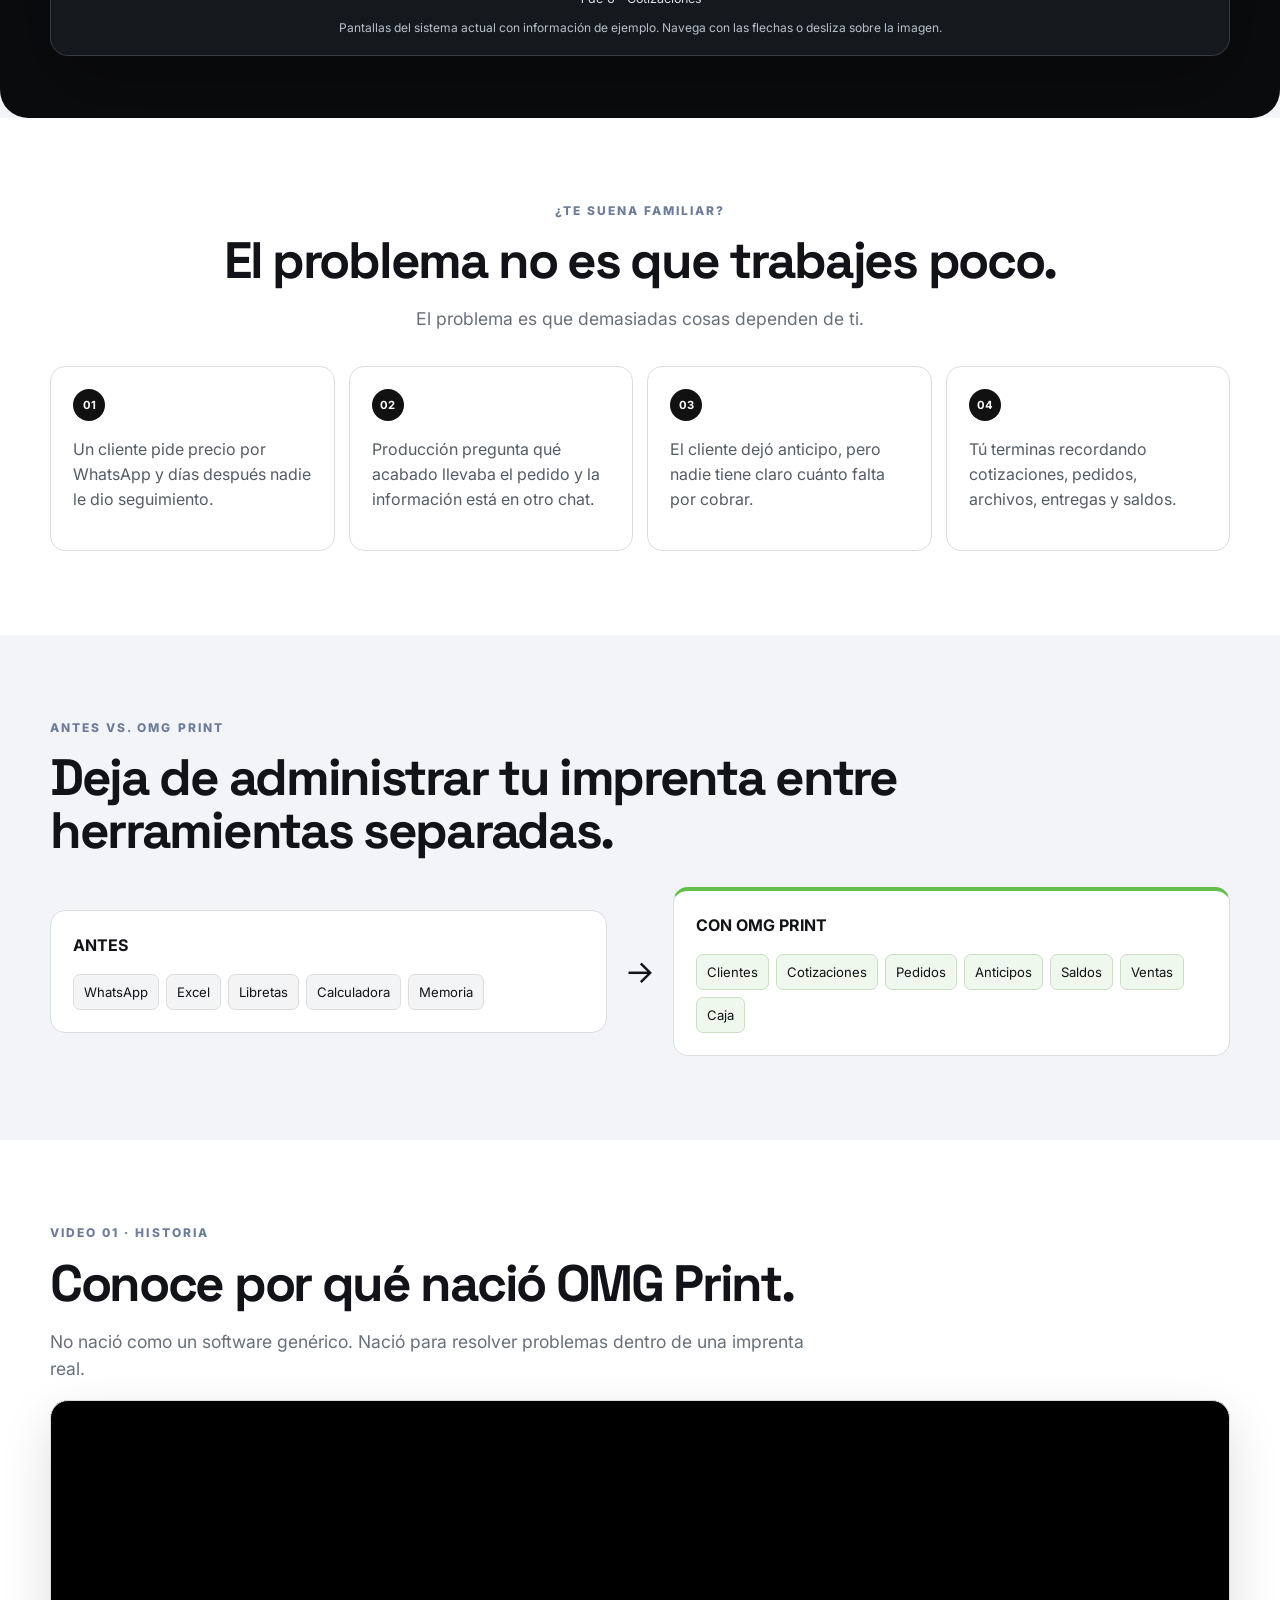
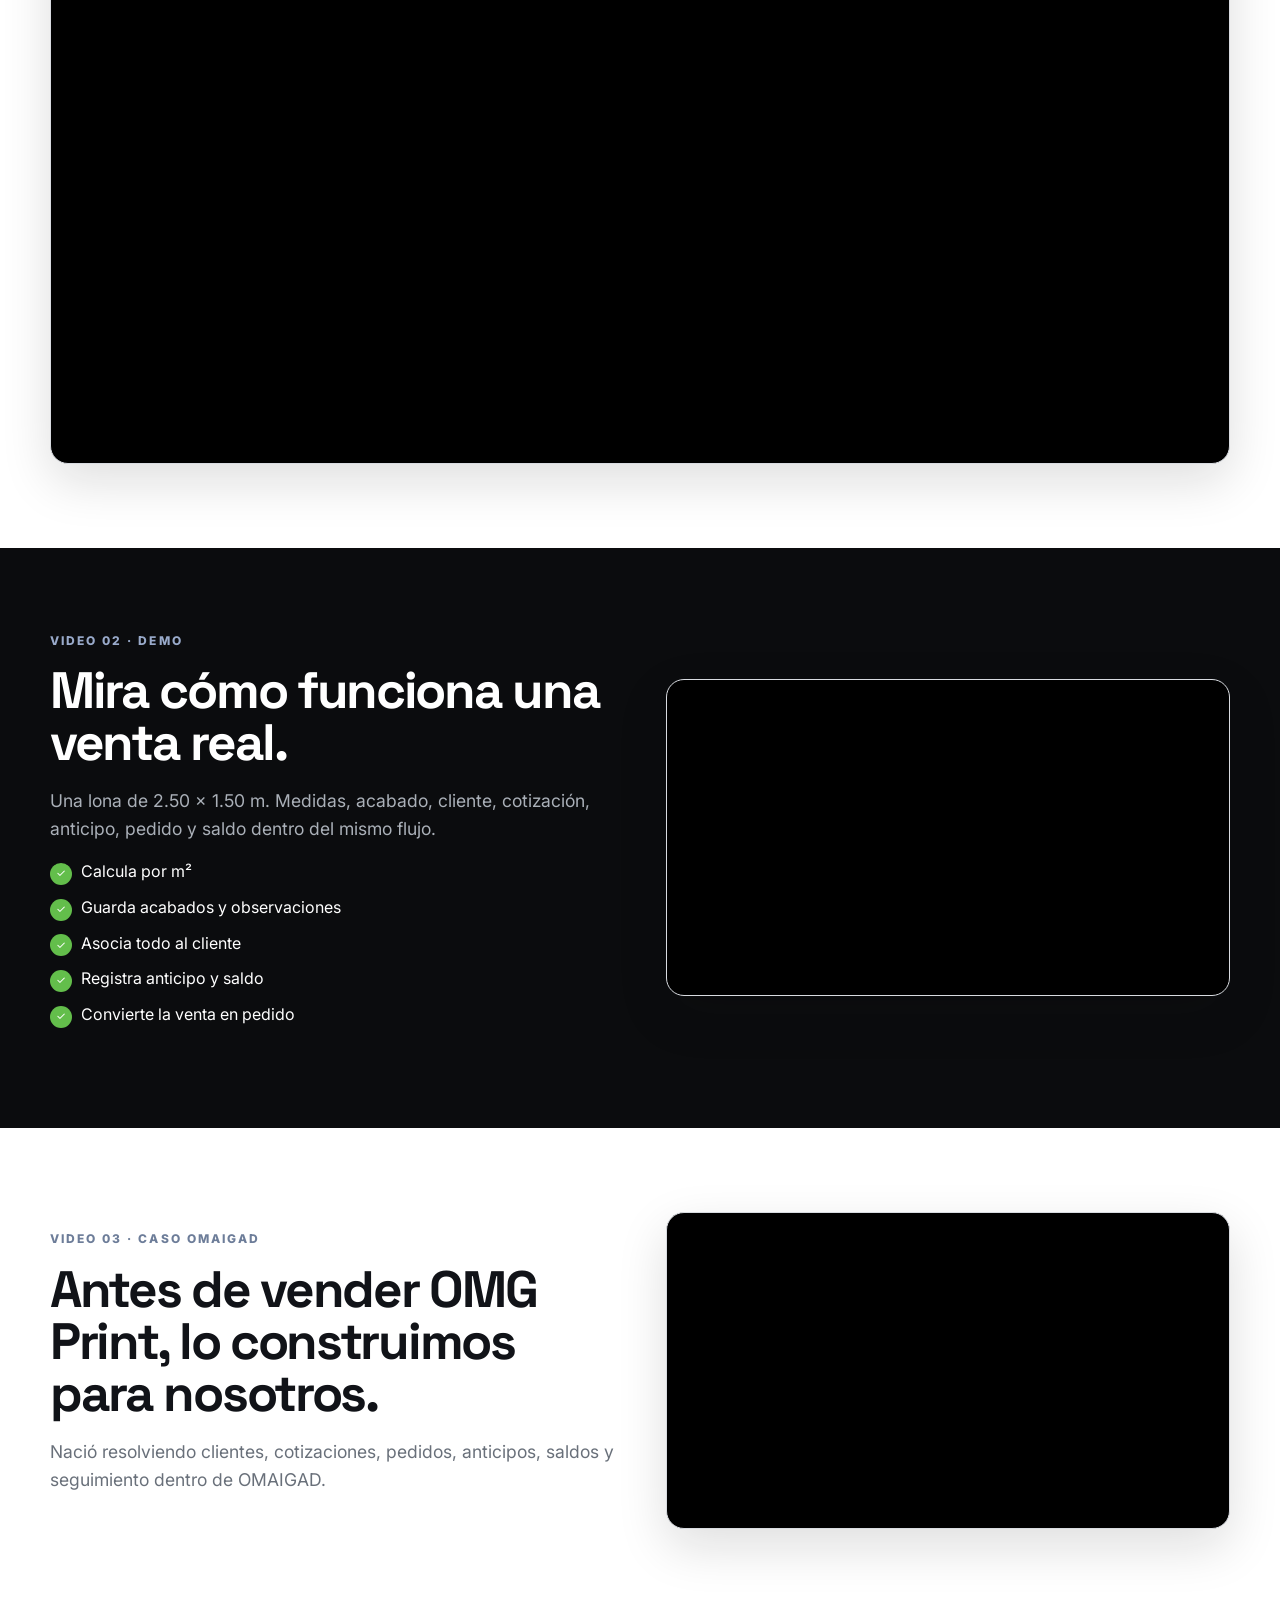
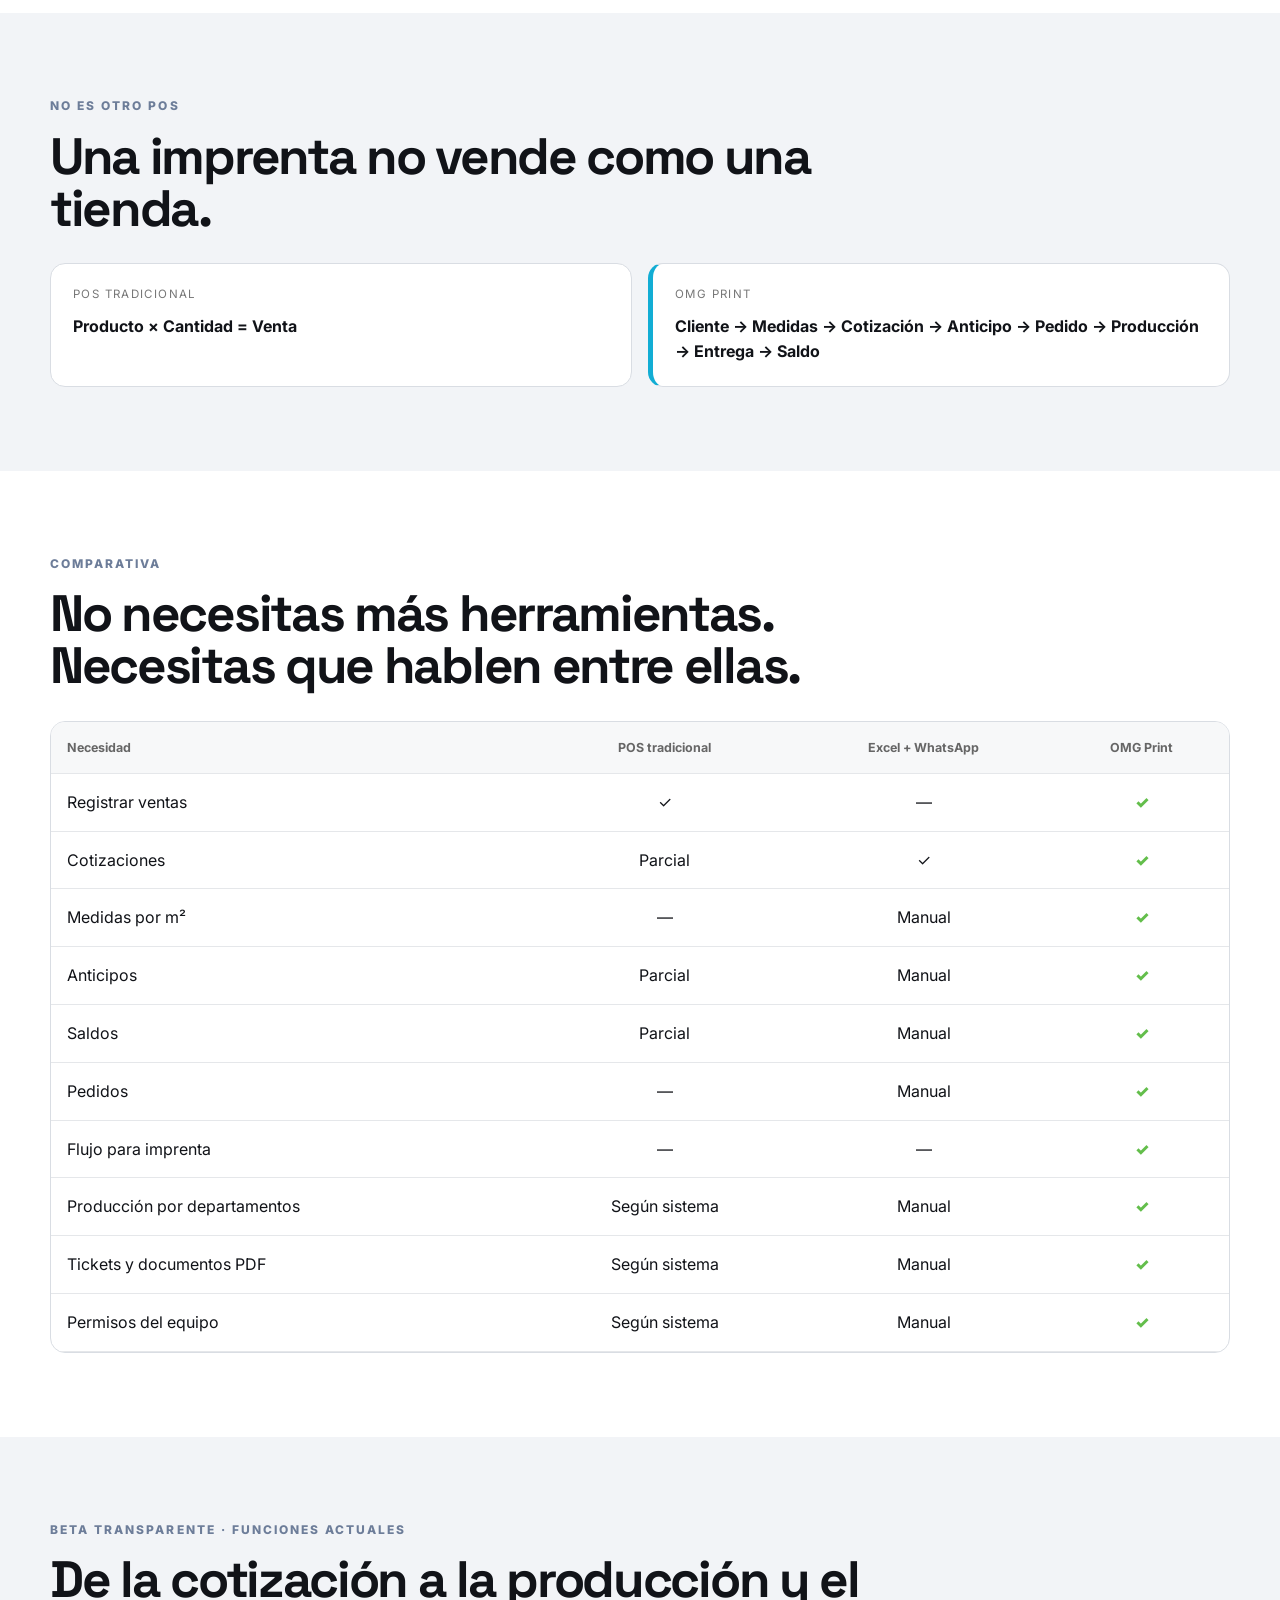
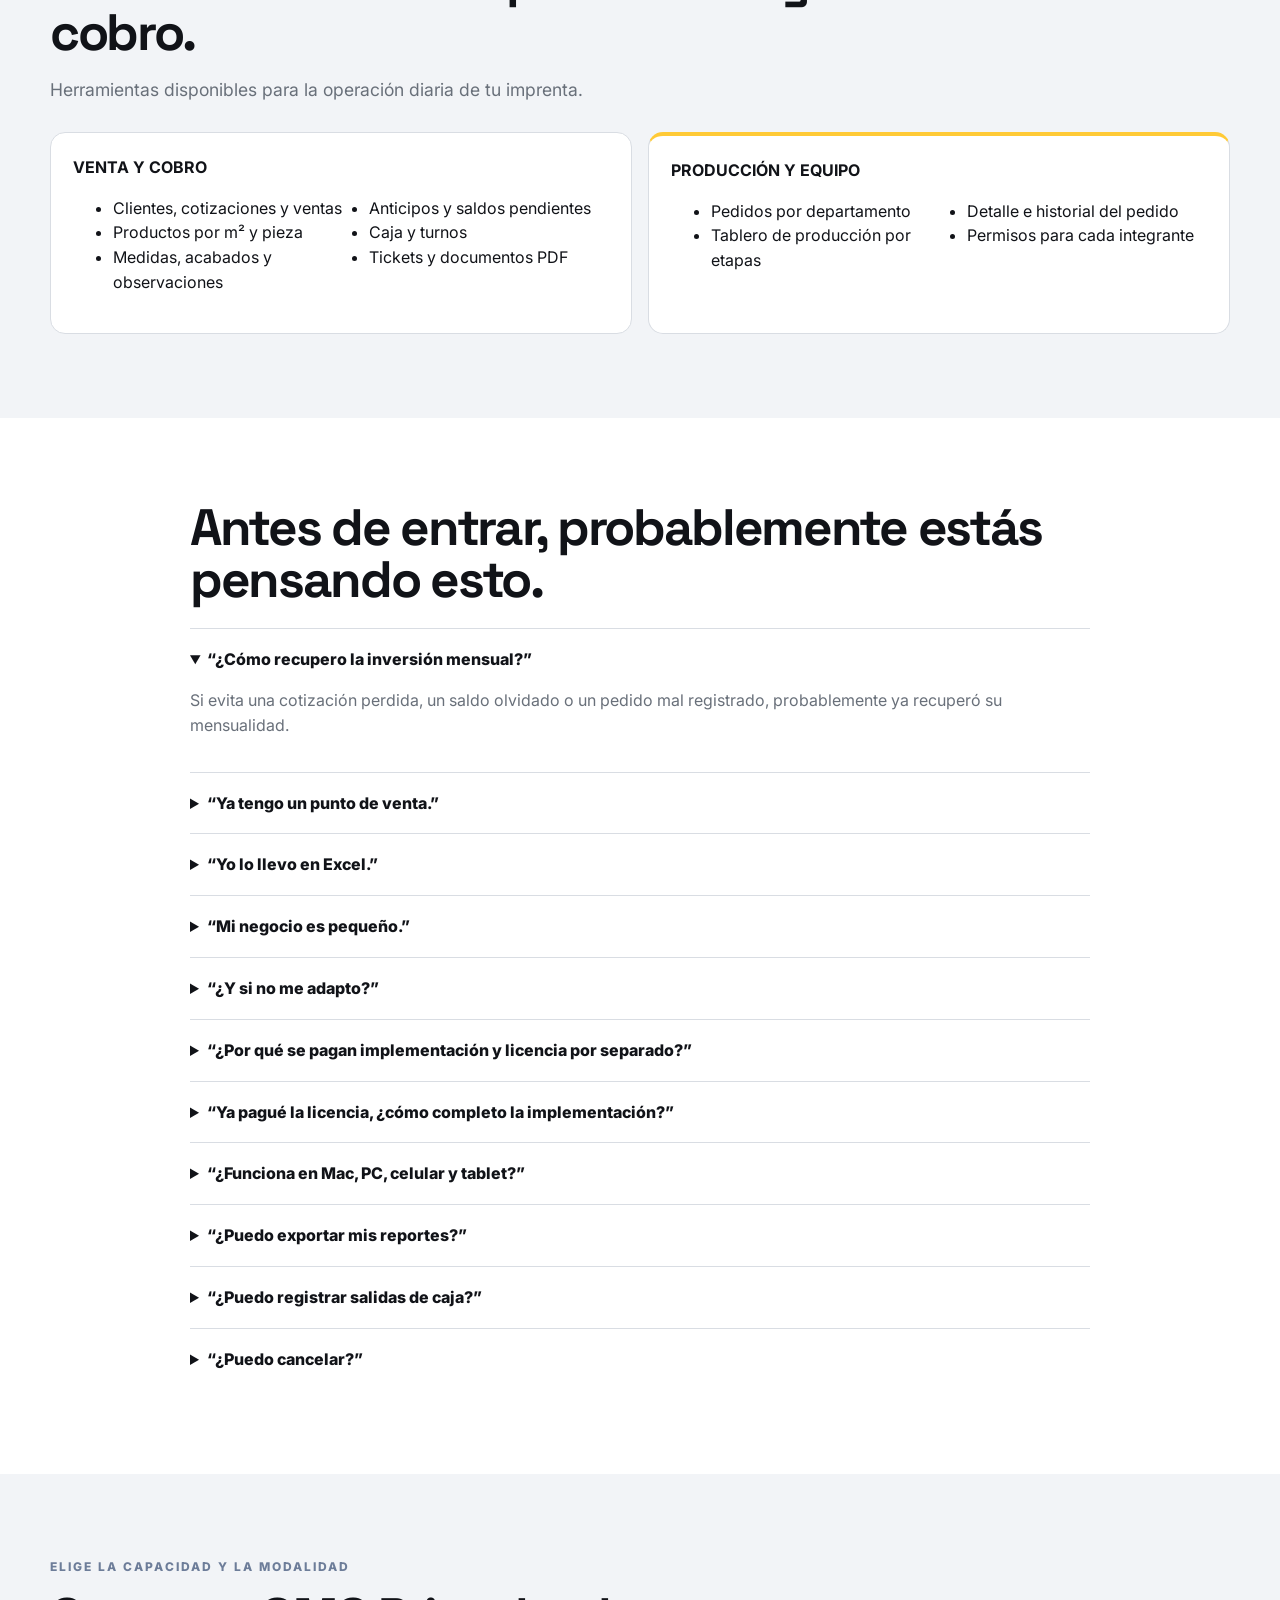
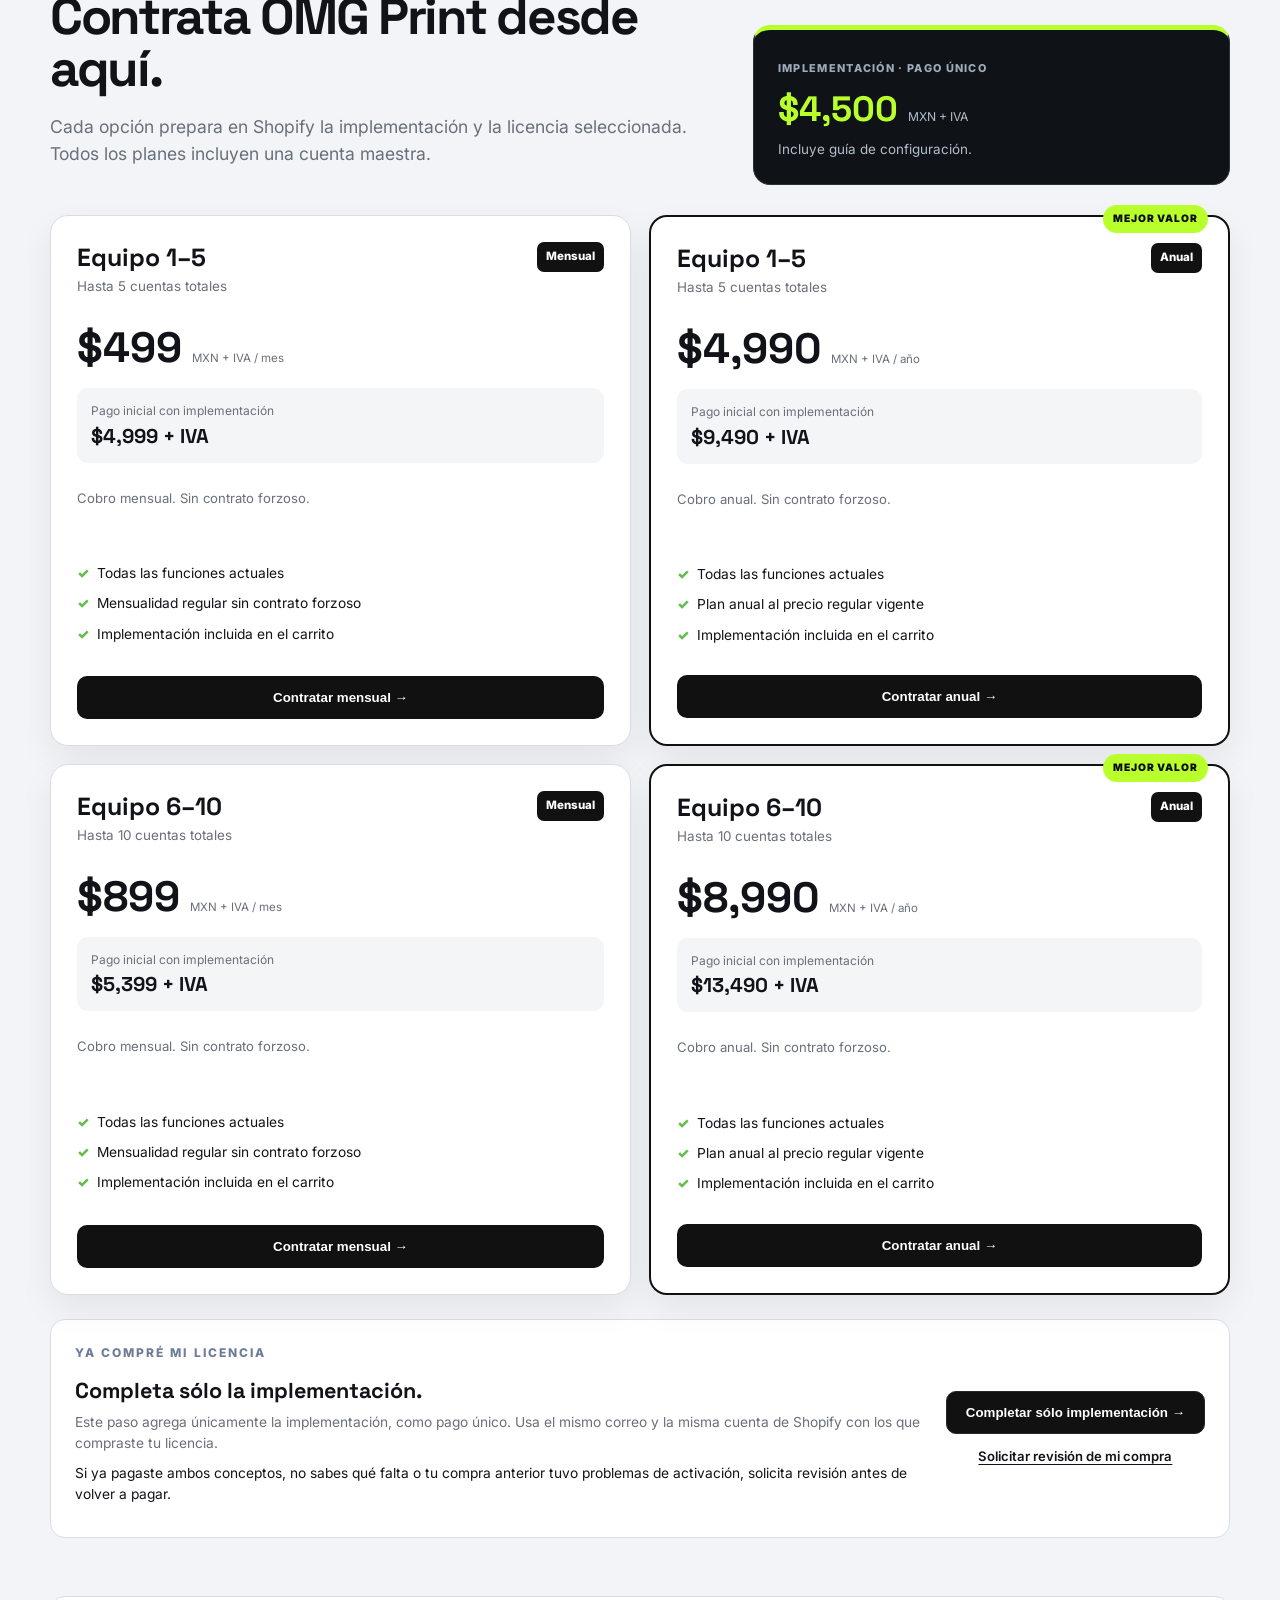
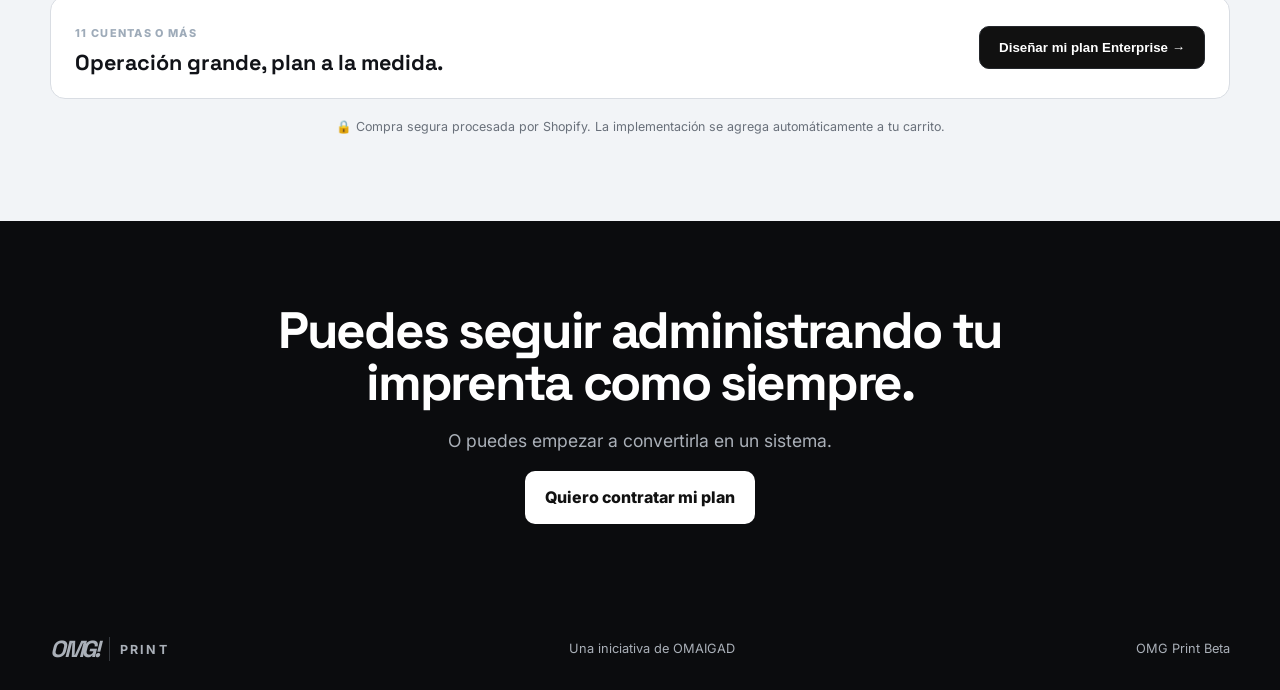
==== commit 5923ddcc: "docs: clarify one-time implementation and recurring license in FAQ" ====
--- a/index.html
+++ b/index.html
@@ -40,7 +40,7 @@
 <section class="section soft"><div class="wrap"><div class="kicker darkk">NO ES OTRO POS</div><h2>Una imprenta no vende como una tienda.</h2><div class="flows"><div class="card"><small>POS TRADICIONAL</small><strong>Producto × Cantidad = Venta</strong></div><div class="card cyan"><small>OMG PRINT</small><strong>Cliente → Medidas → Cotización → Anticipo → Pedido → Producción → Entrega → Saldo</strong></div></div></div></section>
 <section id="comparativa" class="section white"><div class="wrap"><div class="kicker darkk">COMPARATIVA</div><h2>No necesitas más herramientas. Necesitas que hablen entre ellas.</h2><div class="tablewrap"><table><thead><tr><th>Necesidad</th><th>POS tradicional</th><th>Excel + WhatsApp</th><th>OMG Print</th></tr></thead><tbody><tr><td>Registrar ventas</td><td>✓</td><td>—</td><td class="yes">✓</td></tr><tr><td>Cotizaciones</td><td>Parcial</td><td>✓</td><td class="yes">✓</td></tr><tr><td>Medidas por m²</td><td>—</td><td>Manual</td><td class="yes">✓</td></tr><tr><td>Anticipos</td><td>Parcial</td><td>Manual</td><td class="yes">✓</td></tr><tr><td>Saldos</td><td>Parcial</td><td>Manual</td><td class="yes">✓</td></tr><tr><td>Pedidos</td><td>—</td><td>Manual</td><td class="yes">✓</td></tr><tr><td>Flujo para imprenta</td><td>—</td><td>—</td><td class="yes">✓</td></tr><tr><td>Producción por departamentos</td><td>Según sistema</td><td>Manual</td><td class="yes">✓</td></tr><tr><td>Tickets y documentos PDF</td><td>Según sistema</td><td>Manual</td><td class="yes">✓</td></tr><tr><td>Permisos del equipo</td><td>Según sistema</td><td>Manual</td><td class="yes">✓</td></tr></tbody></table></div></div></section>
 <section id="beta" class="section soft"><div class="wrap"><div class="kicker darkk">BETA TRANSPARENTE · FUNCIONES ACTUALES</div><h2>De la cotización a la producción y el cobro.</h2><p class="sub">Herramientas disponibles para la operación diaria de tu imprenta.</p><div class="road"><div class="card"><strong>VENTA Y COBRO</strong><ul><li>Clientes, cotizaciones y ventas</li><li>Productos por m² y pieza</li><li>Medidas, acabados y observaciones</li><li>Anticipos y saldos pendientes</li><li>Caja y turnos</li><li>Tickets y documentos PDF</li></ul></div><div class="card yellow"><strong>PRODUCCIÓN Y EQUIPO</strong><ul><li>Pedidos por departamento</li><li>Tablero de producción por etapas</li><li>Detalle e historial del pedido</li><li>Permisos para cada integrante</li></ul></div></div></div></section>
-<section class="section white"><div class="wrap faq"><h2>Antes de entrar, probablemente estás pensando esto.</h2><details open><summary>“¿Cómo recupero la inversión mensual?”</summary><p>Si evita una cotización perdida, un saldo olvidado o un pedido mal registrado, probablemente ya recuperó su mensualidad.</p></details><details><summary>“Ya tengo un punto de venta.”</summary><p>Si solo necesitas cobrar productos, quizá no necesites cambiarlo. OMG Print tiene sentido cuando además quieres controlar cotizaciones, medidas, pedidos, anticipos y saldos.</p></details><details><summary>“Yo lo llevo en Excel.”</summary><p>Excel funciona muy bien. El problema aparece cuando la información de clientes, caja, pedidos y empleados queda repartida entre Excel, WhatsApp y otras herramientas.</p></details><details><summary>“Mi negocio es pequeño.”</summary><p>Precisamente. Cuando el equipo es pequeño, cada hora del dueño importa más.</p></details><details><summary>“¿Y si no me adapto?”</summary><p>La implementación incluye una guía de configuración para preparar correctamente tu empresa y sus accesos.</p></details><details><summary>“Ya pagué la licencia, ¿cómo completo la implementación?”</summary><p>Si sólo te falta ese pago, <a class="setup-recovery-link" href="#completar-implementacion">completa únicamente la implementación</a> con el mismo correo y la misma cuenta de Shopify de tu licencia. Si ya pagaste ambos conceptos, no sabes qué falta o tu compra anterior tuvo problemas de activación, solicita revisión antes de volver a pagar.</p></details><details><summary>“¿Funciona en Mac, PC, celular y tablet?”</summary><p>Sí. Puedes usar OMG Print en línea desde el navegador de una Mac, PC, celular o tablet, con conexión a internet. Al entrar a la misma empresa trabajas con sus mismos datos; las acciones disponibles dependen del rol y los permisos de cada usuario.</p></details><details><summary>“¿Puedo exportar mis reportes?”</summary><p>Sí. Puedes exportar reportes en Excel (.xlsx) y PDF, según el rol y los permisos de exportación de tu cuenta.</p></details><details><summary>“¿Puedo registrar salidas de caja?”</summary><p>Sí. Puedes registrar salidas manuales con concepto e importe en una caja autorizada, siempre que haya un turno abierto, permisos y saldo suficiente. Esta función registra movimientos del turno de caja. No incluye un módulo completo de egresos desde cualquier cuenta empresarial, nómina ni contabilidad.</p></details><details><summary>“¿Puedo cancelar?”</summary><p>Sí. No hay permanencia forzosa.</p></details></div></section>
+<section class="section white"><div class="wrap faq"><h2>Antes de entrar, probablemente estás pensando esto.</h2><details open><summary>“¿Cómo recupero la inversión mensual?”</summary><p>Si evita una cotización perdida, un saldo olvidado o un pedido mal registrado, probablemente ya recuperó su mensualidad.</p></details><details><summary>“Ya tengo un punto de venta.”</summary><p>Si solo necesitas cobrar productos, quizá no necesites cambiarlo. OMG Print tiene sentido cuando además quieres controlar cotizaciones, medidas, pedidos, anticipos y saldos.</p></details><details><summary>“Yo lo llevo en Excel.”</summary><p>Excel funciona muy bien. El problema aparece cuando la información de clientes, caja, pedidos y empleados queda repartida entre Excel, WhatsApp y otras herramientas.</p></details><details><summary>“Mi negocio es pequeño.”</summary><p>Precisamente. Cuando el equipo es pequeño, cada hora del dueño importa más.</p></details><details><summary>“¿Y si no me adapto?”</summary><p>La implementación incluye una guía de configuración para preparar correctamente tu empresa y sus accesos.</p></details><details><summary>“¿Por qué se pagan implementación y licencia por separado?”</summary><p>La implementación es un pago único inicial. La licencia es la suscripción de tu plan y se renueva con la periodicidad elegida. Antes de pagar, revisa el desglose de ambos conceptos, el total inicial y las siguientes renovaciones.</p></details><details><summary>“Ya pagué la licencia, ¿cómo completo la implementación?”</summary><p>Si sólo te falta ese pago, <a class="setup-recovery-link" href="#completar-implementacion">completa únicamente la implementación</a> con el mismo correo y la misma cuenta de Shopify de tu licencia. Si ya pagaste ambos conceptos, no sabes qué falta o tu compra anterior tuvo problemas de activación, solicita revisión antes de volver a pagar.</p></details><details><summary>“¿Funciona en Mac, PC, celular y tablet?”</summary><p>Sí. Puedes usar OMG Print en línea desde el navegador de una Mac, PC, celular o tablet, con conexión a internet. Al entrar a la misma empresa trabajas con sus mismos datos; las acciones disponibles dependen del rol y los permisos de cada usuario.</p></details><details><summary>“¿Puedo exportar mis reportes?”</summary><p>Sí. Puedes exportar reportes en Excel (.xlsx) y PDF, según el rol y los permisos de exportación de tu cuenta.</p></details><details><summary>“¿Puedo registrar salidas de caja?”</summary><p>Sí. Puedes registrar salidas manuales con concepto e importe en una caja autorizada, siempre que haya un turno abierto, permisos y saldo suficiente. Esta función registra movimientos del turno de caja. No incluye un módulo completo de egresos desde cualquier cuenta empresarial, nómina ni contabilidad.</p></details><details><summary>“¿Puedo cancelar?”</summary><p>Sí. No hay permanencia forzosa.</p></details></div></section>
 <section id="planes" class="section soft plans-section"><div class="wrap"><div class="plans-heading"><div><div class="kicker darkk">ELIGE LA CAPACIDAD Y LA MODALIDAD</div><h2>Contrata OMG Print desde aquí.</h2><p class="sub">Cada opción prepara en Shopify la implementación y la licencia seleccionada. Todos los planes incluyen una cuenta maestra.</p></div><div class="setup-summary"><small>IMPLEMENTACIÓN · PAGO ÚNICO</small><div><strong id="setupCurrent">$4,500</strong><span>MXN + IVA</span></div><p>Incluye guía de configuración.</p></div></div>
 <div class="plans-grid">
 <article class="plan-card"><div class="plan-top"><div><h3>Equipo 1–5</h3><p>Hasta 5 cuentas totales</p></div><em>Mensual</em></div><div class="plan-price"><strong data-plan-price>$499</strong><span>MXN + IVA / mes</span></div><div class="plan-total"><span>Pago inicial con implementación</span><b data-plan-total>$4,999 + IVA</b></div><p class="plan-note">Cobro mensual. Sin contrato forzoso.</p><ul><li>Todas las funciones actuales</li><li>Mensualidad regular sin contrato forzoso</li><li>Implementación incluida en el carrito</li></ul><button class="btn plan-button" type="button" data-plan="basic-monthly">Contratar mensual →</button></article>
